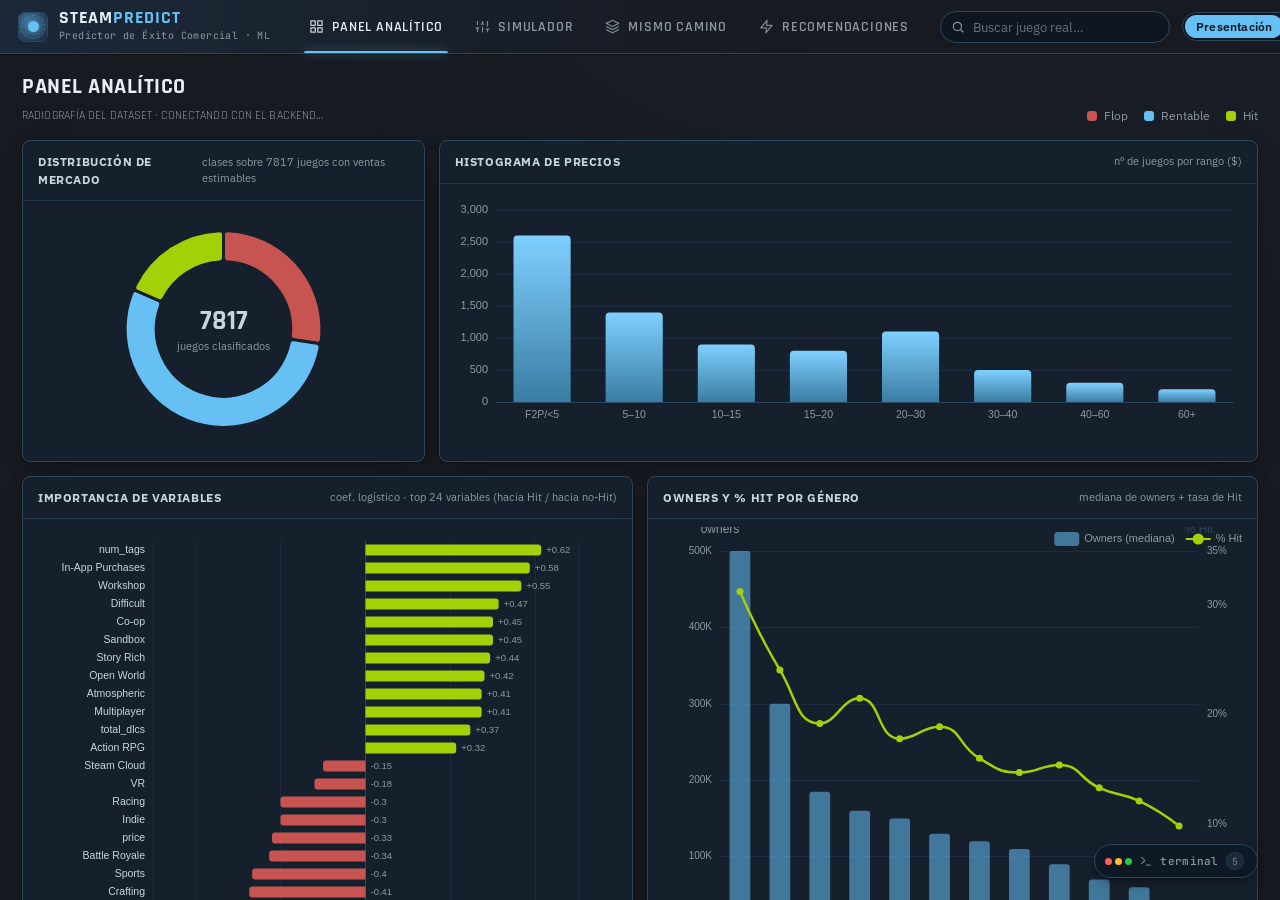
==== web/index.html @ 4f1258e3 "v2: N= refleja el catalogo completo + embudo de datos en el panel analitico - stats: /api/stats expo" ====
<!DOCTYPE html>
<html lang="es">
<head>
<meta charset="UTF-8">
<meta name="viewport" content="width=device-width, initial-scale=1.0">
<title>SteamPredict · Predictor de Éxito Comercial</title>
<script src="/vendor/echarts.min.js"></script>
<link rel="preconnect" href="https://fonts.googleapis.com">
<link rel="preconnect" href="https://fonts.gstatic.com" crossorigin>
<link href="https://fonts.googleapis.com/css2?family=Rajdhani:wght@500;600;700&family=IBM+Plex+Sans:wght@400;500;600&family=JetBrains+Mono:wght@400;500&display=swap" rel="stylesheet">
<style>
/* ============================================================
   SteamPredict — design tokens (paleta Steam)
   ============================================================ */
:root{
  --bg:#171a21;
  --bg-grad-top:#1b2838;
  --panel:#16202d;
  --panel-2:#1b2838;
  --panel-3:#1f3247;
  --border:#2a475e;
  --border-soft:#22384b;
  --accent:#66c0f4;
  --accent-dim:#417a9b;
  --text:#c7d5e0;
  --text-strong:#e7eef4;
  --muted:#8f98a0;
  --muted-2:#67707a;
  --flop:#c75450;
  --rentable:#66c0f4;
  --hit:#a4d007;
  --flop-soft:rgba(199,84,80,.16);
  --rentable-soft:rgba(102,192,244,.16);
  --hit-soft:rgba(164,208,7,.16);
  --radius:8px;
  --radius-sm:6px;
  --shadow:0 1px 2px rgba(0,0,0,.35), 0 6px 24px -12px rgba(0,0,0,.6);
  --mono:"JetBrains Mono",ui-monospace,"SF Mono",Menlo,Consolas,monospace;
  --sans:"IBM Plex Sans",system-ui,-apple-system,"Segoe UI",sans-serif;
  --display:"Rajdhani","IBM Plex Sans",system-ui,sans-serif;
  --h-header:54px;
  --h-console:30px;
}
*{box-sizing:border-box;margin:0;padding:0}
html,body{height:100%}
body{
  font-family:var(--sans);
  background:var(--bg);
  color:var(--text);
  font-size:14px;
  line-height:1.45;
  -webkit-font-smoothing:antialiased;
  overflow:hidden;
}
::-webkit-scrollbar{width:9px;height:9px}
::-webkit-scrollbar-track{background:transparent}
::-webkit-scrollbar-thumb{background:#2a3a48;border-radius:6px;border:2px solid var(--panel)}
::-webkit-scrollbar-thumb:hover{background:#395167}
button{font-family:inherit;cursor:pointer;border:none;background:none;color:inherit}
input,select,textarea{font-family:inherit}
.tnum{font-variant-numeric:tabular-nums;font-feature-settings:"tnum"}

/* ============================================================ LAYOUT */
.app{display:flex;flex-direction:column;height:100vh}

/* ---- Header ---- */
.header{
  height:var(--h-header);flex:0 0 auto;display:flex;align-items:stretch;
  background:linear-gradient(90deg,#1b2838 0%,#171a21 60%);
  border-bottom:1px solid var(--border);
  position:relative;z-index:40;
  box-shadow:0 1px 0 rgba(0,0,0,.4);
}
.brand{display:flex;align-items:center;gap:11px;padding:0 18px;flex:0 0 auto}
.brand-mark{
  width:30px;height:30px;border-radius:7px;flex:0 0 auto;display:grid;place-items:center;
  background:radial-gradient(circle at 30% 25%,#3a6a8f,#1b2838);
  border:1px solid var(--border);position:relative;
}
.brand-mark::after{content:"";width:11px;height:11px;border-radius:50%;
  background:var(--accent);box-shadow:0 0 10px 1px rgba(102,192,244,.7)}
.brand-name{font-family:var(--display);font-size:18px;font-weight:700;letter-spacing:.8px;color:var(--text-strong);line-height:1;text-transform:uppercase}
.brand-name b{color:var(--accent);font-weight:700}
.brand-sub{font-size:10px;color:var(--muted);letter-spacing:.4px;margin-top:2px;font-family:var(--mono)}

.nav{display:flex;align-items:stretch;gap:2px;margin-left:6px}
.nav-tab{
  display:flex;align-items:center;gap:8px;padding:0 15px;font-size:13.5px;font-weight:600;
  font-family:var(--display);letter-spacing:.8px;text-transform:uppercase;
  color:var(--muted);position:relative;white-space:nowrap;
  transition:color .18s ease,background .18s ease;
}
.nav-tab .ti{width:15px;height:15px;opacity:.85}
.nav-tab:hover{color:var(--text-strong);background:rgba(102,192,244,.05)}
.nav-tab.active{color:var(--text-strong)}
.nav-tab.active::after{content:"";position:absolute;left:10px;right:10px;bottom:0;height:2px;
  background:var(--accent);box-shadow:0 0 10px rgba(102,192,244,.6);border-radius:2px 2px 0 0}
.nav-tab .badge{font-size:10px;background:var(--panel-3);color:var(--accent);
  padding:1px 6px;border-radius:10px;font-variant-numeric:tabular-nums}

.header-right{margin-left:auto;display:flex;align-items:center;gap:12px;padding:0 16px}

/* search */
.search{position:relative;width:230px}
.search-input{
  width:100%;height:32px;background:#0f1620;border:1px solid var(--border);border-radius:16px;
  padding:0 14px 0 32px;color:var(--text);font-size:12.5px;outline:none;transition:border .15s,box-shadow .15s;
}
.search-input::placeholder{color:var(--muted-2)}
.search-input:focus{border-color:var(--accent-dim);box-shadow:0 0 0 3px rgba(102,192,244,.12)}
.search-ico{position:absolute;left:11px;top:50%;transform:translateY(-50%);width:14px;height:14px;color:var(--muted)}
.search-pop{
  position:absolute;top:38px;left:0;right:0;background:var(--panel-2);border:1px solid var(--border);
  border-radius:8px;box-shadow:var(--shadow);overflow:hidden;z-index:60;display:none;
}
.search-pop.open{display:block;animation:popIn .14s ease}
.search-row{display:flex;align-items:center;gap:10px;padding:8px 12px;cursor:pointer;border-bottom:1px solid var(--border-soft)}
.search-row:last-child{border-bottom:none}
.search-row:hover{background:var(--panel-3)}
.search-row .nm{font-size:12.5px;color:var(--text-strong);font-weight:500}
.search-row .meta{font-size:10.5px;color:var(--muted)}

/* mode switch */
.mode-switch{display:flex;background:#0f1620;border:1px solid var(--border);border-radius:16px;padding:2px;gap:2px}
.mode-btn{font-size:11.5px;font-weight:600;padding:4px 11px;border-radius:13px;color:var(--muted);transition:.15s;letter-spacing:.2px}
.mode-btn.active{background:var(--accent);color:#08151f}
.mode-btn:not(.active):hover{color:var(--text-strong)}

.stat-pill{display:flex;align-items:center;gap:7px;font-size:11px;color:var(--muted);
  background:#0f1620;border:1px solid var(--border);border-radius:14px;padding:5px 11px;white-space:nowrap}
.dot-live{width:7px;height:7px;border-radius:50%;background:var(--hit);box-shadow:0 0 8px var(--hit);animation:pulse 2s infinite}

/* ---- Main scroll area ---- */
.main{flex:1 1 auto;overflow-y:auto;overflow-x:hidden;position:relative;background:
  radial-gradient(1200px 500px at 80% -10%,rgba(102,192,244,.04),transparent 70%),var(--bg);}
.view{display:none;padding:18px 22px 26px;max-width:1560px;margin:0 auto}

/* view header */
.vhead{display:flex;align-items:flex-end;justify-content:space-between;margin-bottom:16px;gap:20px;flex-wrap:wrap}
.vtitle{font-family:var(--display);font-size:22px;font-weight:700;color:var(--text-strong);letter-spacing:.5px;text-transform:uppercase}
.vtitle .sub{display:block;font-size:12px;font-weight:400;color:var(--muted);margin-top:3px;letter-spacing:.1px}

/* ---- Panels / cards ---- */
.panel{background:var(--panel);border:1px solid var(--border);border-radius:var(--radius);box-shadow:var(--shadow)}
.panel-h{display:flex;align-items:center;justify-content:space-between;gap:10px;
  padding:12px 15px;border-bottom:1px solid var(--border-soft)}
.panel-h h3{font-size:12px;font-weight:700;letter-spacing:.6px;text-transform:uppercase;color:var(--text)}
.panel-h .hint{font-size:10.5px;color:var(--muted)}
.panel-b{padding:15px}

/* grids */
.grid{display:grid;gap:14px}

/* ---- Buttons ---- */
.btn{display:inline-flex;align-items:center;gap:7px;font-size:12.5px;font-weight:600;
  font-family:var(--display);letter-spacing:.6px;text-transform:uppercase;
  padding:8px 16px;border-radius:var(--radius-sm);background:var(--panel-3);color:var(--text-strong);
  border:1px solid var(--border);transition:all .18s;}
.btn:hover{border-color:var(--accent-dim);background:#244055}
.btn .ti{width:14px;height:14px}
.btn-primary{background:linear-gradient(180deg,#67c1f5,#3a8fc0);color:#08151f;border-color:#7fd0ff}
.btn-primary:hover{background:linear-gradient(180deg,#7fceff,#4b9fd0)}

/* ============================================================ SIMULADOR */
.sim-layout{display:grid;grid-template-columns:minmax(330px,380px) 1fr;gap:16px;align-items:start}
body.quick .sim-layout{grid-template-columns:1fr;max-width:680px;margin:0 auto}
body.quick #simResults .grid{grid-template-columns:1fr}
body.quick .sim-only-full{display:none}
body.quick .cmp-block{display:none}

/* comparación integrada en el simulador */
.cmp-block{margin-top:16px;padding-top:16px;border-top:1px solid var(--border-soft)}
.cmp-head{display:flex;align-items:center;justify-content:space-between;margin-bottom:12px;gap:16px;flex-wrap:wrap}
.cmp-head h4{font-family:var(--display);font-size:14px;font-weight:600;letter-spacing:.6px;
  text-transform:uppercase;color:var(--text-strong);white-space:nowrap}
#simResults .grid{margin-bottom:0}

.field{margin-bottom:13px}
.field:last-child{margin-bottom:0}
.field-label{display:flex;align-items:center;justify-content:space-between;font-size:10.5px;
  font-weight:600;color:var(--muted);margin-bottom:5px;letter-spacing:.2px;text-transform:uppercase;gap:6px;min-width:0}
.field-label span:first-child{overflow:hidden;text-overflow:ellipsis;white-space:nowrap;flex:1 1 auto;min-width:0}
.field-val{color:var(--accent);font-weight:700;font-size:12px;flex:0 0 auto}
/* input numérico editable + unidad */
.field-edit{display:inline-flex;align-items:center;gap:2px;flex:0 0 auto}
.field-edit .unit{color:var(--accent);font-weight:700;font-size:11.5px}
.field-num{
  width:48px;background:#0f1620;border:1px solid var(--border);border-radius:5px;
  color:var(--accent);font-weight:700;font-size:11.5px;text-align:right;
  padding:2px 4px;font-family:var(--mono);outline:none;-moz-appearance:textfield;
  transition:border-color .15s,box-shadow .15s;
}
.field-num:hover{border-color:var(--accent-dim)}
.field-num:focus{border-color:var(--accent);box-shadow:0 0 0 2px rgba(102,192,244,.14);color:var(--text-strong)}
.field-num::-webkit-outer-spin-button,.field-num::-webkit-inner-spin-button{
  -webkit-appearance:none;margin:0}
input[type=range]{cursor:ew-resize}
/* sliders en 2 columnas (panel compacto) */
.num-grid{display:grid;grid-template-columns:minmax(0,1fr) minmax(0,1fr);gap:10px 14px;margin-bottom:4px}
.num-grid .field{margin-bottom:4px;min-width:0}
body.quick .num-grid{grid-template-columns:1fr}

/* range slider */
input[type=range]{-webkit-appearance:none;appearance:none;width:100%;height:5px;border-radius:4px;
  background:#0f1620;outline:none;border:1px solid var(--border-soft)}
input[type=range]::-webkit-slider-thumb{-webkit-appearance:none;appearance:none;width:15px;height:15px;
  border-radius:50%;background:var(--accent);border:2px solid #0f1620;cursor:pointer;
  box-shadow:0 0 0 1px var(--accent-dim);transition:transform .12s,box-shadow .12s}
input[type=range]::-webkit-slider-thumb:hover{transform:scale(1.18);box-shadow:0 0 0 4px rgba(102,192,244,.18)}
input[type=range]::-moz-range-thumb{width:14px;height:14px;border-radius:50%;background:var(--accent);
  border:2px solid #0f1620;cursor:pointer}

select{width:100%;height:32px;background:#0f1620;border:1px solid var(--border);border-radius:6px;
  padding:0 10px;color:var(--text);font-size:12.5px;outline:none;cursor:pointer;transition:border .15s}
select:focus{border-color:var(--accent-dim)}

.subgrid{display:grid;grid-template-columns:1fr 1fr;gap:10px}

/* chips — grupos colapsables */
.chip-group{margin-bottom:10px;border-top:1px solid var(--border-soft);padding-top:10px}
.chip-group:first-of-type{border-top:none;padding-top:0}
.chip-group-h{display:flex;align-items:center;gap:8px;width:100%;background:none;border:none;
  padding:2px 0;cursor:pointer;text-align:left;transition:color .15s}
.chip-group-h:hover .t{color:var(--text-strong)}
.chip-group-h .cg-chev{width:13px;height:13px;flex:0 0 auto;color:var(--muted-2);transition:transform .22s}
.chip-group.open .cg-chev{transform:rotate(90deg)}
.chip-group-h .t{font-size:11.5px;font-weight:600;color:var(--muted);letter-spacing:.3px;text-transform:uppercase;flex:1}
.chip-group-h .c{font-size:10.5px;color:var(--muted-2);font-variant-numeric:tabular-nums;flex:0 0 auto}
.chip-group .chips{display:none;flex-wrap:wrap;gap:6px;margin-top:9px}
.chip-group.open .chips{display:flex;animation:chipsReveal .26s ease}
@keyframes chipsReveal{from{transform:translateY(-4px)}to{transform:none}}
.chip{
  display:inline-flex;align-items:center;gap:6px;font-size:11.5px;font-weight:500;
  padding:5px 10px;border-radius:14px;background:#0f1620;border:1px solid var(--border);
  color:var(--text);transition:transform .12s ease,background .15s,border-color .15s,box-shadow .15s;
  user-select:none;white-space:nowrap;
}
.chip:hover{border-color:var(--accent-dim);transform:translateY(-1px)}
.chip:active{transform:translateY(0) scale(.96)}
.chip.on{background:rgba(102,192,244,.16);border-color:var(--accent);color:var(--accent);
  box-shadow:0 0 0 1px rgba(102,192,244,.25),0 0 12px -4px rgba(102,192,244,.6)}
.chip .prev{font-size:9.5px;color:var(--muted-2);font-variant-numeric:tabular-nums}
.chip.on .prev{color:var(--accent-dim)}
.chip.locked{opacity:.55;cursor:not-allowed}
.chip.locked:hover{transform:none;border-color:var(--border)}
.chip .lock{width:10px;height:10px;opacity:.7}

/* KPI cards */
.kpis{display:grid;grid-template-columns:repeat(4,1fr);gap:12px;margin-bottom:14px}
.kpi{background:var(--panel);border:1px solid var(--border);border-radius:var(--radius);padding:14px 15px;
  position:relative;overflow:hidden;box-shadow:var(--shadow)}
.kpi::before{content:"";position:absolute;left:0;top:0;bottom:0;width:3px;background:var(--accent);opacity:.8}
.kpi.k-flop::before{background:var(--flop)} .kpi.k-rent::before{background:var(--rentable)} .kpi.k-hit::before{background:var(--hit)}
.kpi-label{font-size:10px;font-weight:700;letter-spacing:.5px;text-transform:uppercase;color:var(--muted);margin-bottom:8px}
.kpi-val{font-family:var(--display);font-size:32px;font-weight:700;color:var(--text-strong);line-height:1;letter-spacing:.2px;font-variant-numeric:tabular-nums}
.kpi-val.sm{font-size:24px;letter-spacing:.4px}
.kpi-sub{font-size:11px;color:var(--muted);margin-top:6px}
.kpi-tag{display:inline-flex;align-items:center;gap:6px;font-size:11px;font-weight:700;padding:3px 9px;border-radius:5px;margin-top:8px;letter-spacing:.3px}
.tag-flop{background:var(--flop-soft);color:var(--flop)} .tag-rent{background:var(--rentable-soft);color:var(--rentable)} .tag-hit{background:var(--hit-soft);color:var(--hit)}

/* class probability bars */
.probrow{display:flex;align-items:center;gap:12px;margin-bottom:13px}
.probrow:last-child{margin-bottom:0}
.prob-name{width:78px;flex:0 0 auto;font-size:12.5px;font-weight:600;display:flex;align-items:center;gap:7px}
.prob-name .sw{width:9px;height:9px;border-radius:2px}
.prob-track{flex:1;height:22px;background:#0f1620;border-radius:5px;overflow:hidden;border:1px solid var(--border-soft);position:relative}
.prob-fill{height:100%;border-radius:4px;width:0;transition:width .85s cubic-bezier(.22,.61,.36,1)}
.prob-pct{width:48px;text-align:right;flex:0 0 auto;font-size:13px;font-weight:700;font-variant-numeric:tabular-nums}

/* uncertainty */
.unc{display:flex;align-items:center;gap:16px;flex-wrap:wrap}
.unc-gauge{flex:0 0 auto;width:128px;height:128px}
.unc-meta{flex:1;min-width:180px;display:flex;flex-direction:column;gap:9px}
.unc-line{display:flex;align-items:center;justify-content:space-between;font-size:12px;padding-bottom:8px;border-bottom:1px solid var(--border-soft)}
.unc-line:last-child{border-bottom:none;padding-bottom:0}
.unc-line .l{color:var(--muted)}
.unc-line .v{font-weight:700;color:var(--text-strong);font-variant-numeric:tabular-nums}
.lvl{padding:2px 9px;border-radius:5px;font-size:11px;font-weight:700;text-transform:capitalize}
.lvl.baja{background:var(--hit-soft);color:var(--hit)} .lvl.media{background:rgba(232,178,58,.16);color:#e8b23a} .lvl.alta{background:var(--flop-soft);color:var(--flop)}

/* chart blocks */
.chart{width:100%;height:260px}
.chart.tall{height:300px}
.chart.sm{height:210px}

/* metrics table */
.tbl{width:100%;border-collapse:collapse;font-size:13px}
.tbl th,.tbl td{padding:10px 13px;text-align:left;border-bottom:1px solid var(--border-soft)}
.tbl th{font-size:10.5px;text-transform:uppercase;letter-spacing:.5px;color:var(--muted);font-weight:700}
.tbl td{font-variant-numeric:tabular-nums}
.tbl tr:last-child td{border-bottom:none}
.tbl tr.best td{background:rgba(102,192,244,.06)}
.tbl .mdl{font-weight:700;color:var(--text-strong);text-transform:uppercase}
.barcell{position:relative}
.barcell .b{position:absolute;left:0;top:0;bottom:0;background:rgba(102,192,244,.14);border-radius:0 4px 4px 0}
.barcell span{position:relative}

/* similar game cards */
.cards{display:grid;grid-template-columns:repeat(auto-fill,minmax(280px,1fr));gap:14px}
.gcard{background:var(--panel);border:1px solid var(--border);border-radius:var(--radius);overflow:hidden;
  box-shadow:var(--shadow);transition:transform .16s,border-color .16s,box-shadow .16s}
.gcard:hover{transform:translateY(-3px);border-color:var(--accent-dim);box-shadow:0 10px 30px -14px rgba(0,0,0,.8)}
.gcard-cap{height:108px;background:repeating-linear-gradient(135deg,#1b2838 0 11px,#1d2c3d 11px 22px);
  position:relative;display:flex;align-items:flex-end;padding:10px 12px;border-bottom:1px solid var(--border);overflow:hidden}
.gcard-cap::after{content:"PORTADA NO DISPONIBLE";position:absolute;inset:0;display:flex;align-items:center;justify-content:center;
  font-family:var(--mono);font-size:9.5px;letter-spacing:1px;color:var(--muted-2);opacity:.5;pointer-events:none}
.gcard-img{position:absolute;inset:0;width:100%;height:100%;object-fit:cover;z-index:1;
  opacity:0;transform:scale(1.06);transition:opacity .5s ease,transform .6s cubic-bezier(.22,.61,.36,1)}
.gcard-img.loaded{opacity:1;transform:scale(1)}
.gcard:hover .gcard-img.loaded{transform:scale(1.04)}
.gcard-cap-grad{position:absolute;inset:0;z-index:2;pointer-events:none;
  background:linear-gradient(180deg,rgba(11,15,20,.05) 0%,rgba(11,15,20,.15) 55%,rgba(22,32,45,.85) 100%)}
.gcard-cap .sim{position:absolute;top:9px;right:10px;z-index:3;font-size:10px;font-weight:700;background:#0f1620cc;
  border:1px solid var(--border);padding:3px 8px;border-radius:12px;color:var(--accent);backdrop-filter:blur(3px)}
.gcard-cap .appid{position:relative;z-index:3;font-size:10px;color:var(--text);font-family:var(--mono);
  background:#0b0f15aa;padding:2px 6px;border-radius:4px;backdrop-filter:blur(2px)}
.gcard-b{padding:13px 14px}
.gcard-nm{font-size:14px;font-weight:700;color:var(--text-strong);margin-bottom:3px}
.gcard-dev{font-size:11.5px;color:var(--muted);margin-bottom:11px}
.gcard-foot{display:flex;align-items:center;justify-content:space-between;gap:8px}
.gcard-owners{font-size:12px;color:var(--text);font-variant-numeric:tabular-nums}
.gcard-owners b{color:var(--text-strong);font-size:14px}
.simbar{height:4px;border-radius:3px;background:#0f1620;margin-top:11px;overflow:hidden}
.simbar i{display:block;height:100%;background:var(--accent);border-radius:3px}

/* recommend */
.rec-cmp{display:grid;grid-template-columns:1fr auto 1fr;align-items:center;gap:18px}
.rec-big{text-align:center}
.rec-big .n{font-size:42px;font-weight:800;font-variant-numeric:tabular-nums;line-height:1}
.rec-big .l{font-size:11px;text-transform:uppercase;letter-spacing:.5px;color:var(--muted);margin-top:6px}
.rec-arrow{display:flex;flex-direction:column;align-items:center;gap:4px;color:var(--hit)}
.rec-arrow .d{font-size:14px;font-weight:800;font-variant-numeric:tabular-nums}
.steplist{display:flex;flex-direction:column;gap:10px}
.step{display:flex;align-items:center;gap:13px;padding:12px 14px;background:#0f1620;border:1px solid var(--border-soft);border-radius:7px;transition:border-color .15s}
.step:hover{border-color:var(--accent-dim)}
.step-n{width:26px;height:26px;flex:0 0 auto;border-radius:50%;background:var(--panel-3);color:var(--accent);
  display:grid;place-items:center;font-size:12px;font-weight:700;border:1px solid var(--border)}
.step-main{flex:1}
.step-desc{font-size:13px;font-weight:600;color:var(--text-strong)}
.step-sub{font-size:11px;color:var(--muted);margin-top:2px;font-variant-numeric:tabular-nums}
.step-delta{font-size:13px;font-weight:700;color:var(--hit);font-variant-numeric:tabular-nums;white-space:nowrap}
.step-mini{height:5px;border-radius:3px;background:#0f1620;margin-top:7px;overflow:hidden}
.step-mini i{display:block;height:100%;background:linear-gradient(90deg,var(--rentable),var(--hit));border-radius:3px}

/* ============================================================ TERMINAL — floating macOS window */
.term-window{
  position:fixed;right:22px;bottom:22px;z-index:500;
  width:460px;height:420px;
  background:#0b0e14;
  border:1px solid #2e4155;
  border-radius:12px;
  box-shadow:0 28px 70px -10px rgba(0,0,0,.9),0 0 0 1px rgba(102,192,244,.08),inset 0 1px 0 rgba(255,255,255,.04);
  display:none;flex-direction:column;overflow:hidden;
  min-width:300px;min-height:200px;
}
.term-window.visible{display:flex}
/* minimizada: solo barra de título visible */
.term-window.minimized .term-body,
.term-window.minimized .term-resize{opacity:0;pointer-events:none}
.term-window.minimized .term-chrome{border-radius:11px;border-bottom-color:transparent}
/* chrome */
.term-chrome{
  flex:0 0 auto;height:36px;
  display:flex;align-items:center;padding:0 13px;
  background:linear-gradient(180deg,#1c2b3c 0%,#14202c 100%);
  border-bottom:1px solid #1d2d3d;
  cursor:grab;user-select:none;
  border-radius:11px 11px 0 0;
  position:relative;
}
.term-chrome:active{cursor:grabbing}
/* traffic lights */
.tl{display:flex;align-items:center;gap:7px;flex:0 0 auto}
.tl-btn{
  width:13px;height:13px;border-radius:50%;cursor:pointer;position:relative;
  transition:filter .12s,transform .12s;
  display:flex;align-items:center;justify-content:center;border:none;
}
.tl-btn:hover{filter:brightness(1.22);transform:scale(1.12)}
.tl-close{background:#ff5f57;box-shadow:0 0 0 1px rgba(255,95,87,.45)}
.tl-min  {background:#febc2e;box-shadow:0 0 0 1px rgba(254,188,46,.45)}
.tl-max  {background:#28c840;box-shadow:0 0 0 1px rgba(40,200,64,.45)}
.tl-ico{display:none;font-size:7.5px;font-weight:900;color:rgba(0,0,0,.55);line-height:1;position:absolute;pointer-events:none}
.tl:hover .tl-ico{display:flex;align-items:center;justify-content:center;inset:0}
/* centered title */
.term-title{
  position:absolute;left:50%;transform:translateX(-50%);
  font-family:var(--mono);font-size:11px;color:var(--muted);letter-spacing:.25px;
  display:flex;align-items:center;gap:7px;pointer-events:none;white-space:nowrap;
}
.term-title .tdot{width:5px;height:5px;border-radius:50%;background:var(--accent);opacity:.8;animation:pulse 2s infinite;flex:0 0 auto}
.term-title .tat{color:var(--accent)}
/* right controls */
.term-right{margin-left:auto;display:flex;align-items:center;gap:8px}
.term-count{font-family:var(--mono);font-size:10px;color:var(--muted-2);background:#0a0e15;
  padding:1px 7px;border-radius:9px;border:1px solid #1e2e3d}
.term-clear{font-size:10px;color:var(--muted);font-family:var(--mono);padding:2px 8px;
  border-radius:4px;border:1px solid transparent;transition:.14s;cursor:pointer;background:none}
.term-clear:hover{background:#1a2332;border-color:var(--border-soft);color:var(--text)}
/* body */
.term-body{
  flex:1;overflow-y:auto;padding:7px 14px 10px;
  font-family:var(--mono);font-size:11.5px;line-height:1.72;
  background:#0b0e14;
}
/* resize grip */
.term-resize{
  position:absolute;bottom:4px;right:5px;width:14px;height:14px;cursor:se-resize;
  opacity:.3;
}
.term-resize svg{width:14px;height:14px}
/* prompt */
.term-prompt{
  display:flex;align-items:center;gap:0;padding:5px 0 3px;
  border-top:1px solid #131d28;margin-top:5px;
  font-family:var(--mono);font-size:11px;color:var(--muted-2);
  cursor:text;
}
.term-prompt .ps1{color:var(--accent);font-weight:500;flex:0 0 auto}
.term-pathsep{color:var(--muted-2);flex:0 0 auto;margin-right:6px}
.term-input{
  flex:1;min-width:0;background:none;border:none;outline:none;
  font-family:var(--mono);font-size:11px;color:var(--text-strong);
  caret-color:var(--accent);padding:0;
}
.term-input::placeholder{color:#3a4f63;font-style:italic}
/* línea de comando ejecutado (echo) */
.logline.cmd .lv{color:var(--accent);font-weight:700}
.logline.cmd .ms{color:var(--text-strong);font-weight:500}
.logline .ms b{color:var(--accent);font-weight:600}
.logline .ms .ok{color:var(--hit)} .logline .ms .warn{color:#e8b23a} .logline .ms .dim{color:var(--muted-2)}
@keyframes blink{0%,100%{opacity:.85}50%{opacity:0}}
/* log lines */
.logline{display:flex;gap:10px;white-space:pre-wrap;word-break:break-word}
.logline .ts{color:#2e4055;flex:0 0 auto;font-size:10.5px}
.logline .lv{flex:0 0 auto;font-weight:500;width:54px;font-size:10.5px}
.logline .ms{color:var(--text)}
.lv-info{color:var(--accent)} .lv-ok{color:var(--hit)} .lv-warn{color:#e8b23a} .lv-err{color:var(--flop)} .lv-sys{color:#4e6878}

/* term-toggle FAB — floats above terminal window */
.term-fab{
  position:fixed;right:22px;bottom:22px;z-index:499;
  display:flex;align-items:center;gap:7px;
  font-family:var(--mono);font-size:11px;font-weight:500;letter-spacing:.25px;
  padding:7px 13px 7px 10px;border-radius:20px;
  background:#0f1825;border:1px solid var(--border);color:var(--muted);
  transition:border-color .15s,color .15s,background .15s,box-shadow .15s,bottom .3s cubic-bezier(.22,.61,.36,1);
  cursor:pointer;
  box-shadow:0 4px 16px -4px rgba(0,0,0,.6);
}
.term-fab:hover{
  border-color:var(--accent-dim);color:var(--text-strong);
  background:#162030;box-shadow:0 6px 22px -4px rgba(0,0,0,.8);
}
.term-fab.on{
  background:rgba(40,200,64,.1);border-color:#28c840;color:#28c840;
  box-shadow:0 0 0 3px rgba(40,200,64,.12),0 6px 22px -6px rgba(0,0,0,.7);
}
.term-fab svg{flex:0 0 auto;opacity:.8}
.term-fab-label{font-size:11px;letter-spacing:.3px}
.term-fab-count{
  min-width:18px;height:18px;border-radius:9px;padding:0 5px;
  background:#1a2a3a;border:1px solid var(--border-soft);
  font-size:10px;font-variant-numeric:tabular-nums;
  display:grid;place-items:center;color:var(--muted-2);
  transition:background .15s,color .15s;
}
.term-fab.on .term-fab-count{background:rgba(40,200,64,.15);color:#28c840;border-color:#28c840}
.tt-traffic{display:flex;gap:3px;align-items:center}
.tt-dot{width:7px;height:7px;border-radius:50%;transition:.15s;flex:0 0 auto}
.tt-r{background:#ff5f57} .tt-y{background:#febc2e} .tt-g{background:#28c840}

/* misc */
.legend{display:flex;gap:16px;flex-wrap:wrap}
.legend .it{display:flex;align-items:center;gap:7px;font-size:11.5px;color:var(--muted)}
.legend .sw{width:10px;height:10px;border-radius:3px}
.muted{color:var(--muted)}
.note{font-size:11px;color:var(--muted-2);font-style:italic}

@keyframes pulse{0%,100%{opacity:1}50%{opacity:.4}}
@keyframes popIn{from{opacity:0;transform:translateY(-4px)}to{opacity:1;transform:none}}

/* ============================================================ ANIMACIONES */
/* brand mark orbit */
.brand-mark{animation:brandGlow 3s ease-in-out infinite}
@keyframes brandGlow{0%,100%{box-shadow:0 0 0 0 rgba(102,192,244,0)}50%{box-shadow:0 0 16px 2px rgba(102,192,244,.22)}}
.brand-mark::before{content:"";position:absolute;width:22px;height:22px;border-radius:50%;
  border:1px dashed rgba(102,192,244,.3);animation:orbit 4s linear infinite}
@keyframes orbit{from{transform:rotate(0deg)}to{transform:rotate(360deg)}}

/* KPI stagger — CSS fallback only; JS .animate() takes over when cards are in DOM */
.kpi{ animation:kpiIn .45s cubic-bezier(.22,.61,.36,1) forwards; animation-delay:calc(var(--i,0)*.07s); }
@keyframes kpiIn{ from{transform:translateY(14px) scale(.97)} to{transform:none} }

/* view slide entrance — transform-only (blur/opacity congela en iframes) */
.view.active{display:block}
@media (prefers-reduced-motion:no-preference){
  .view.active{animation:viewSlideIn .4s cubic-bezier(.22,.61,.36,1)}
}
@keyframes viewSlideIn{
  from{transform:translateY(16px) scale(.995)}
  to{transform:none}
}

/* chip ripple */
.chip{overflow:hidden;position:relative}
@keyframes chipRipple{
  from{transform:scale(0);opacity:.5}
  to{transform:scale(3.5);opacity:0}
}
.chip-ripple{
  position:absolute;width:36px;height:36px;border-radius:50%;
  background:rgba(102,192,244,.35);pointer-events:none;
  transform:scale(0);animation:chipRipple .45s ease-out forwards;
  transform-origin:center;
}

/* panel entrance — removed (caused invisible-content bug) */
/* step stagger */
.step{ animation:stepIn .34s cubic-bezier(.22,.61,.36,1) forwards; animation-delay:calc(var(--si,0)*.065s); }
@keyframes stepIn{ from{transform:translateX(-10px)} to{transform:none} }
/* card stagger */
.gcard{ animation:gcardIn .38s cubic-bezier(.22,.61,.36,1) forwards; animation-delay:calc(var(--gi,0)*.055s); }
@keyframes gcardIn{ from{transform:translateY(8px) scale(.98)} to{transform:none} }
@media (max-width:1200px){
  .kpis{grid-template-columns:repeat(2,1fr)}
  .sim-layout{grid-template-columns:1fr}
  .nav-tab .lbl{display:none}
  .search{width:160px}
}
</style>
</head>
<body class="pres">

<div class="app">
  <!-- ======================= HEADER ======================= -->
  <header class="header">
    <div class="brand">
      <div class="brand-mark"></div>
      <div>
        <div class="brand-name">Steam<b>Predict</b></div>
        <div class="brand-sub">Predictor de Éxito Comercial · ML</div>
      </div>
    </div>

    <nav class="nav" id="nav"></nav>

    <div class="header-right">
      <div class="search">
        <svg class="search-ico" viewBox="0 0 24 24" fill="none" stroke="currentColor" stroke-width="2"><circle cx="11" cy="11" r="7"/><path d="m21 21-4.3-4.3"/></svg>
        <input class="search-input" id="search" placeholder="Buscar juego real…" autocomplete="off">
        <div class="search-pop" id="searchPop"></div>
      </div>
      <div class="mode-switch" id="modeSwitch">
        <button class="mode-btn active" data-mode="pres">Presentación</button>
        <button class="mode-btn" data-mode="quick">Quick</button>
      </div>
      <div class="stat-pill" title="juegos recolectados en el catálogo"><span class="dot-live"></span> N = <span class="tnum" id="nGames">—</span></div>
    </div>
  </header>

  <!-- ======================= MAIN ======================= -->
  <main class="main" id="main">

    <!-- ===== VIEW: SIMULADOR ===== -->
    <section class="view" id="view-sim" data-screen-label="Simulador">
      <div class="vhead">
        <div class="vtitle">Simulador de proyecto
          <span class="sub">Configura un juego hipotético y observa la predicción combinada de los 3 modelos.</span>
        </div>
        <button class="btn btn-primary" id="btnSimular" title="Restablecer todos los parámetros a la configuración por defecto">
          <svg class="ti" viewBox="0 0 24 24" fill="none" stroke="currentColor" stroke-width="2"><path d="M21 12a9 9 0 1 1-3-6.7"/><path d="M21 3v6h-6"/></svg>
          Reiniciar
        </button>
      </div>
      <div class="sim-layout">
        <!-- inputs -->
        <div class="panel" id="inputPanel">
          <div class="panel-h"><h3>Parámetros</h3><span class="hint">se recalcula al cambiar</span></div>
          <div class="panel-b" id="inputBody"></div>
        </div>
        <!-- results -->
        <div id="simResults">
          <div id="twoStage"></div>
          <div class="kpis" id="simKpis"></div>
          <div class="grid" style="grid-template-columns:1.3fr 1fr">
            <div class="panel">
              <div class="panel-h"><h3>Probabilidad por clase</h3><span class="hint" id="probRefHint">consenso de modelos</span></div>
              <div class="panel-b" id="probBars"></div>
            </div>
            <div class="panel">
              <div class="panel-h"><h3>Incertidumbre</h3><span class="hint" id="uncRef"></span></div>
              <div class="panel-b"><div class="unc"><div class="unc-gauge" id="uncGauge"></div><div class="unc-meta" id="uncMeta"></div></div></div>
            </div>
          </div>
          <!-- comparación de modelos (integrada) -->
          <div class="cmp-block">
            <div class="cmp-head">
              <h4>Comparación de modelos</h4>
              <div class="legend" id="cmpLegend"></div>
            </div>
            <div class="grid" style="grid-template-columns:1.25fr 1fr">
              <div class="panel"><div class="panel-h"><h3>Probabilidad · 3 modelos × 3 clases</h3><span class="hint">configuración actual</span></div>
                <div class="panel-b"><div class="chart" id="cmpBars" style="height:240px"></div></div></div>
              <div class="panel"><div class="panel-h"><h3>Métricas de evaluación</h3><span class="hint" id="cmpFeat"></span></div>
                <div class="panel-b" style="padding:0"><table class="tbl" id="metricsTbl"></table></div></div>
            </div>
          </div>
        </div>
      </div>
    </section>

    <!-- ===== VIEW: SIMILARES ===== -->
    <section class="view" id="view-sim2" data-screen-label="Juegos del mismo camino">
      <div class="vhead"><div class="vtitle">Juegos del mismo camino
        <span class="sub">Títulos reales con un perfil de features cercano a tu configuración actual.</span></div>
        <div class="legend" id="simLegend"></div>
      </div>
      <div class="cards" id="similarCards"></div>
    </section>

    <!-- ===== VIEW: RECOMENDACIONES ===== -->
    <section class="view" id="view-rec" data-screen-label="Recomendaciones">
      <div class="vhead"><div class="vtitle">Recomendaciones
        <span class="sub">Cambios sugeridos para maximizar la probabilidad de Hit comercial.</span></div>
        <div class="legend"><span class="muted">modelo de referencia: <b id="recModel" style="color:var(--accent)"></b></span></div>
      </div>
      <div class="grid" style="grid-template-columns:1fr 1.4fr;align-items:start">
        <div style="display:flex;flex-direction:column;gap:14px">
          <div class="panel"><div class="panel-h"><h3>P(Hit) · antes vs después</h3></div>
            <div class="panel-b"><div class="rec-cmp" id="recCmp"></div></div></div>
          <div class="panel"><div class="panel-h"><h3>Cambios individuales</h3><span class="hint">Δ aislado de cada ajuste</span></div>
            <div class="panel-b" id="recIndiv"></div></div>
        </div>
        <div class="panel"><div class="panel-h"><h3>Mejor paquete de cambios</h3><span class="hint">aplicados de forma acumulada</span></div>
          <div class="panel-b"><div class="steplist" id="recPackage"></div>
            <div class="chart sm" id="recChart" style="margin-top:14px"></div></div></div>
      </div>
    </section>

    <!-- ===== VIEW: ANALITICO ===== -->
    <section class="view" id="view-an" data-screen-label="Panel analítico">
      <div class="vhead"><div class="vtitle">Panel analítico
        <span class="sub" id="anSub">Radiografía del dataset · conectando con el backend…</span></div>
        <div class="legend" id="anLegend"></div>
      </div>
      <div class="grid" id="anGrid" style="grid-template-columns:repeat(12,1fr)"></div>
    </section>

  </main>

</div><!-- /.app -->

<!-- Floating terminal FAB -->
<button class="term-fab" id="termToggle" title="Abrir terminal de actividad">
  <div class="tt-traffic"><span class="tt-dot tt-r"></span><span class="tt-dot tt-y"></span><span class="tt-dot tt-g"></span></div>
  <svg width="14" height="14" viewBox="0 0 24 24" fill="none" stroke="currentColor" stroke-width="2"><polyline points="4 17 10 11 4 5"/><line x1="12" y1="19" x2="20" y2="19"/></svg>
  <span class="term-fab-label">terminal</span>
  <span class="term-fab-count" id="fabCount">0</span>
</button>

<!-- ======================= FLOATING TERMINAL WINDOW ======================= -->
<div class="term-window" id="termWindow">
  <div class="term-chrome" id="termChrome">
    <div class="tl">
      <button class="tl-btn tl-close" title="cerrar"><span class="tl-ico">&times;</span></button>
      <button class="tl-btn tl-min"   title="minimizar"><span class="tl-ico">&minus;</span></button>
      <button class="tl-btn tl-max"   title="expandir"><span class="tl-ico">+</span></button>
    </div>
    <div class="term-title">
      <span class="tdot"></span>
      <span>actividad</span>
      <span style="color:var(--muted-2)">—</span>
      <span class="tat">steam</span><span style="color:var(--muted-2)">predict ~ %</span>
    </div>
    <div class="term-right">
      <span class="term-count" id="logCount">0</span>
      <button class="term-clear" id="logClear">limpiar</button>
    </div>
  </div>
  <div class="term-body" id="consoleBody">
    <div class="term-prompt" id="termPrompt">
      <span class="ps1">steampredict@ml</span>
      <span class="term-pathsep"> ~ %</span>
      <input class="term-input" id="termInput" type="text" autocomplete="off" spellcheck="false"
             placeholder="escribe 'help' y Enter…" aria-label="comando de terminal">
    </div>
  </div>
  <div class="term-resize">
    <svg viewBox="0 0 14 14" fill="none"><path d="M13 1 1 13M13 7 7 13M13 13" stroke="#fff" stroke-opacity=".3" stroke-width="1.5" stroke-linecap="round"/></svg>
  </div>
</div>

<script id="data-layer">
/* ============================================================
   CAPA DE DATOS — formas reales del backend (mock, sin fetch).
   Reemplazar predict()/los MOCK_* por llamadas a /api/* al integrar.
   ------------------------------------------------------------
   MAPA DE INTEGRACIÓN (mock actual → endpoint real sugerido):
     MOCK_CONFIG    → GET  /api/config      (campos del modelo: numéricas, categóricas, chips)
     MODEL          → (embebido)            coeficientes LR exportados; el backend hará la inferencia
     predict(state) → POST /api/predict     {modelos, consenso, owners, ingreso, incertidumbre}
     MOCK_SIMILAR   → GET  /api/similar      juegos reales parecidos (incluye appid para la portada)
     MOCK_STATS     → GET  /api/stats/*      dataset de entrenamiento para el panel analítico:
                        .market      → /api/stats/market      (distribución de clases)
                        .price_hist  → /api/stats/prices       (histograma de precios)
                        .owners_by_genre → /api/stats/genres   (owners + %Hit por género)
                        .importance  → /api/stats/importance   (coef. del modelo)
                        .scatter     → /api/stats/scatter       (precio vs owners)
                        .confusion   → /api/stats/confusion     (matriz, test set)
                        .metrics     → /api/metrics             (AUC/F1/Accuracy por modelo)
                        .hit_by_quarter → /api/stats/seasonality
     recommend()    → POST /api/recommend   (o se mantiene local; mismo shape de retorno)
   Mantén los SHAPES de retorno y el resto del dashboard funciona sin cambios.
   ============================================================ */
const CLASSES = ["Flop","Rentable","Hit"];
const CLASS_COLOR = { Flop:"#c75450", Rentable:"#66c0f4", Hit:"#a4d007" };
const MODEL_LABEL = { lr:"Reg. Logística", svm:"SVM", mlp:"Red Neuronal (MLP)" };

const MOCK_CONFIG = {
  classes: CLASSES,
  thresholds: { flop_max: 200000, hit_min: 1000000 },
  models: ["lr","svm","mlp"],
  numeric: {
    price:               { median:5.79, min:0,  max:200, step:0.99, label:"Precio ($)",         fmt:"usd" },
    supported_languages: { median:3,    min:1,  max:30,  step:1,    label:"Idiomas soportados" },
    total_achievements:  { median:24,   min:0,  max:500, step:1,    label:"Logros" },
    total_dlcs:          { median:0,    min:0,  max:40,  step:1,    label:"DLCs" },
    min_ram_gb:          { median:2,    min:1,  max:32,  step:1,    label:"RAM mínima (GB)" },
    short_desc_len:      { median:229,  min:20, max:600, step:5,    label:"Largo descripción" },
    dev_game_count:      { median:1,    min:1,  max:60,  step:1,    label:"Juegos del estudio" }
  },
  categorical: {
    dev_experience:     { categories:["AAA","Establecido","Novato"], default:"Novato", label:"Experiencia estudio" },
    pub_experience:     { categories:["AAA","Establecido","Novato"], default:"Novato", label:"Experiencia publisher" },
    controller_support: { categories:["full","none","partial"],      default:"none",   label:"Soporte de mando" },
    release_quarter:    { categories:["Q1","Q2","Q3","Q4","Desconocido"], default:"Q4", label:"Trimestre de lanzamiento" },
    price_tier:         { categories:["Budget","F2P","Mid","Premium"], default:"Budget", label:"Segmento de precio" }
  },
  groups: {
    genre: [
      {col:"genre_action",label:"Action",prevalencia:0.51,mutable:true},
      {col:"genre_adventure",label:"Adventure",prevalencia:0.39,mutable:true},
      {col:"genre_casual",label:"Casual",prevalencia:0.34,mutable:true},
      {col:"genre_indie",label:"Indie",prevalencia:0.68,mutable:true},
      {col:"genre_rpg",label:"RPG",prevalencia:0.29,mutable:true},
      {col:"genre_simulation",label:"Simulation",prevalencia:0.19,mutable:true},
      {col:"genre_strategy",label:"Strategy",prevalencia:0.22,mutable:true},
      {col:"genre_massively_multiplayer",label:"MMO",prevalencia:0.04,mutable:true},
      {col:"genre_racing",label:"Racing",prevalencia:0.05,mutable:true},
      {col:"genre_sports",label:"Sports",prevalencia:0.05,mutable:true},
      {col:"genre_violent",label:"Violent",prevalencia:0.08,mutable:true},
      {col:"genre_gore",label:"Gore",prevalencia:0.06,mutable:true},
      {col:"genre_early_access",label:"Early Access",prevalencia:0.14,mutable:true}
    ],
    cat: [
      {col:"cat_single_player",label:"Single Player",prevalencia:0.91,mutable:false},
      {col:"cat_steam_achievements",label:"Achievements",prevalencia:0.62,mutable:true},
      {col:"cat_steam_cloud",label:"Steam Cloud",prevalencia:0.41,mutable:true},
      {col:"cat_full_controller_support",label:"Full Controller",prevalencia:0.31,mutable:true},
      {col:"cat_multi_player",label:"Multi-player",prevalencia:0.28,mutable:true},
      {col:"cat_steam_trading_cards",label:"Trading Cards",prevalencia:0.22,mutable:true},
      {col:"cat_co_op",label:"Co-op",prevalencia:0.19,mutable:true},
      {col:"cat_partial_controller_support",label:"Partial Controller",prevalencia:0.18,mutable:true},
      {col:"cat_online_co_op",label:"Online Co-op",prevalencia:0.12,mutable:true},
      {col:"cat_shared_split_screen_co_op",label:"Split-screen",prevalencia:0.10,mutable:true},
      {col:"cat_remote_play_together",label:"Remote Play",prevalencia:0.09,mutable:true},
      {col:"cat_steam_workshop",label:"Workshop",prevalencia:0.08,mutable:true},
      {col:"cat_in_app_purchases",label:"In-App Purchases",prevalencia:0.07,mutable:true}
    ],
    tag: [
      {col:"tag_2d",label:"2D",prevalencia:0.41,mutable:true},{col:"tag_indie",label:"Indie",prevalencia:0.55,mutable:true},
      {col:"tag_casual",label:"Casual",prevalencia:0.33,mutable:true},{col:"tag_3d",label:"3D",prevalencia:0.28,mutable:true},
      {col:"tag_rpg",label:"RPG",prevalencia:0.29,mutable:true},{col:"tag_atmospheric",label:"Atmospheric",prevalencia:0.24,mutable:true},
      {col:"tag_story_rich",label:"Story Rich",prevalencia:0.22,mutable:true},{col:"tag_difficult",label:"Difficult",prevalencia:0.13,mutable:true},
      {col:"tag_horror",label:"Horror",prevalencia:0.16,mutable:true},{col:"tag_survival",label:"Survival",prevalencia:0.14,mutable:true},
      {col:"tag_open_world",label:"Open World",prevalencia:0.12,mutable:true},{col:"tag_multiplayer",label:"Multiplayer",prevalencia:0.18,mutable:true},
      {col:"tag_co_op",label:"Co-op",prevalencia:0.16,mutable:true},{col:"tag_pvp",label:"PvP",prevalencia:0.10,mutable:true},
      {col:"tag_first_person",label:"First-Person",prevalencia:0.17,mutable:true},{col:"tag_fps",label:"FPS",prevalencia:0.09,mutable:true},
      {col:"tag_platformer",label:"Platformer",prevalencia:0.19,mutable:true},{col:"tag_metroidvania",label:"Metroidvania",prevalencia:0.05,mutable:true},
      {col:"tag_sandbox",label:"Sandbox",prevalencia:0.08,mutable:true},{col:"tag_crafting",label:"Crafting",prevalencia:0.10,mutable:true},
      {col:"tag_strategy",label:"Strategy",prevalencia:0.21,mutable:true},{col:"tag_turn_based",label:"Turn-Based",prevalencia:0.11,mutable:true},
      {col:"tag_tower_defense",label:"Tower Defense",prevalencia:0.04,mutable:true},{col:"tag_simulation",label:"Simulation",prevalencia:0.18,mutable:true},
      {col:"tag_management",label:"Management",prevalencia:0.07,mutable:true},{col:"tag_city_builder",label:"City Builder",prevalencia:0.04,mutable:true},
      {col:"tag_puzzle",label:"Puzzle",prevalencia:0.20,mutable:true},{col:"tag_point_&_click",label:"Point & Click",prevalencia:0.08,mutable:true},
      {col:"tag_visual_novel",label:"Visual Novel",prevalencia:0.09,mutable:true},{col:"tag_anime",label:"Anime",prevalencia:0.12,mutable:true},
      {col:"tag_action_rpg",label:"Action RPG",prevalencia:0.09,mutable:true},{col:"tag_stealth",label:"Stealth",prevalencia:0.06,mutable:true},
      {col:"tag_battle_royale",label:"Battle Royale",prevalencia:0.02,mutable:true},{col:"tag_moba",label:"MOBA",prevalencia:0.02,mutable:true},
      {col:"tag_racing",label:"Racing",prevalencia:0.05,mutable:true},{col:"tag_sports",label:"Sports",prevalencia:0.05,mutable:true},
      {col:"tag_local_co_op",label:"Local Co-op",prevalencia:0.10,mutable:true},{col:"tag_realistic",label:"Realistic",prevalencia:0.13,mutable:true},
      {col:"tag_cartoon",label:"Cartoon",prevalencia:0.11,mutable:true},{col:"tag_dark",label:"Dark",prevalencia:0.14,mutable:true},
      {col:"tag_relaxing",label:"Relaxing",prevalencia:0.12,mutable:true},{col:"tag_early_access",label:"Early Access",prevalencia:0.14,mutable:true},
      {col:"tag_free_to_play",label:"Free to Play",prevalencia:0.06,mutable:true},{col:"tag_vr",label:"VR",prevalencia:0.05,mutable:true}
    ],
    platform: [
      {col:"platform_windows",label:"Windows",prevalencia:0.99,mutable:false},
      {col:"platform_mac",label:"macOS",prevalencia:0.25,mutable:true},
      {col:"platform_linux",label:"Linux",prevalencia:0.18,mutable:true}
    ]
  }
};

const MOCK_SIMILAR = { juegos: [
  { appid:235900, name:"RPG Maker XP",       developer:"Enterbrain", clase:"Rentable", owners:200000,  price:24.99, similitud:0.82 },
  { appid:6910,   name:"Deus Ex: GOTY",      developer:"Eidos",      clase:"Hit",      owners:2000000, price:6.99,  similitud:0.78 },
  { appid:22380,  name:"Fallout: New Vegas", developer:"Obsidian",   clase:"Hit",      owners:5000000, price:9.99,  similitud:0.74 },
  { appid:262060, name:"Darkest Dungeon",    developer:"Red Hook",   clase:"Hit",      owners:3500000, price:24.99, similitud:0.71 },
  { appid:391540, name:"Undertale",          developer:"tobyfox",    clase:"Hit",      owners:4200000, price:9.99,  similitud:0.69 },
  { appid:268910, name:"Cuphead",            developer:"StudioMDHR",  clase:"Hit",      owners:6800000, price:19.99, similitud:0.66 },
  { appid:233860, name:"Kenshi",             developer:"Lo-Fi Games", clase:"Rentable", owners:900000,  price:29.99, similitud:0.63 },
  { appid:209080, name:"Guns of Icarus",     developer:"Muse Games",  clase:"Rentable", owners:340000,  price:14.99, similitud:0.58 }
]};

const MOCK_STATS = {
  market: [{clase:"Flop",n:2144},{clase:"Rentable",n:4234},{clase:"Hit",n:1439}],
  price_hist: { labels:["F2P/<5","5–10","10–15","15–20","20–30","30–40","40–60","60+"],
                counts:[2600,1400,900,800,1100,500,300,200] },
  owners_by_genre: [
    {genero:"Massively Multiplayer",n:473, owners_mediana:500000, pct_hit:31.3},
    {genero:"RPG",                 n:1990,owners_mediana:300000, pct_hit:24.1},
    {genero:"Strategy",            n:1502,owners_mediana:185000, pct_hit:19.2},
    {genero:"Simulation",          n:1318,owners_mediana:150000, pct_hit:17.8},
    {genero:"Action",              n:3988,owners_mediana:160000, pct_hit:21.5},
    {genero:"Violent",             n:642, owners_mediana:130000, pct_hit:18.9},
    {genero:"Racing",              n:421, owners_mediana:120000, pct_hit:16.0},
    {genero:"Sports",              n:389, owners_mediana:110000, pct_hit:14.7},
    {genero:"Adventure",           n:3104,owners_mediana:90000,  pct_hit:15.4},
    {genero:"Early Access",        n:1098,owners_mediana:70000,  pct_hit:13.3},
    {genero:"Indie",               n:5301,owners_mediana:60000,  pct_hit:12.1},
    {genero:"Casual",              n:2587,owners_mediana:40000,  pct_hit:9.8}
  ],
  importance: {
    positivos:[{feature:"num_tags",coef:0.62},{feature:"Difficult",coef:0.47},{feature:"Sandbox",coef:0.45},
               {feature:"Story Rich",coef:0.44},{feature:"Open World",coef:0.42},{feature:"Multiplayer",coef:0.41},
               {feature:"Atmospheric",coef:0.41},{feature:"Co-op",coef:0.45},{feature:"total_dlcs",coef:0.37},
               {feature:"Workshop",coef:0.55},{feature:"In-App Purchases",coef:0.58},{feature:"Action RPG",coef:0.32}],
    negativos:[{feature:"Gore",coef:-0.60},{feature:"Casual",coef:-0.41},{feature:"Crafting",coef:-0.41},
               {feature:"Sports",coef:-0.40},{feature:"price",coef:-0.33},{feature:"Indie",coef:-0.30},
               {feature:"Free to Play",coef:-0.65},{feature:"Trading Cards",coef:-0.59},{feature:"Steam Cloud",coef:-0.15},
               {feature:"Racing",coef:-0.30},{feature:"VR",coef:-0.18},{feature:"Battle Royale",coef:-0.34}]
  },
  metrics: { lr:{auc_ovr_macro:0.884,f1_macro:0.692,accuracy:0.697},
             svm:{auc_ovr_macro:0.881,f1_macro:0.720,accuracy:0.739},
             mlp:{auc_ovr_macro:0.888,f1_macro:0.740,accuracy:0.772},
             _meta:{features:92} },
  confusion: { mlp:{ labels:["Flop","Rentable","Hit"], matrix:[[296,121,12],[65,737,45],[21,93,174]] } },
  hit_by_quarter: [ {q:"Q1",pct_hit:20.8,pct_norentable:53.3},{q:"Q2",pct_hit:20.8,pct_norentable:52.3},
                    {q:"Q3",pct_hit:20.7,pct_norentable:55.9},{q:"Q4",pct_hit:22.9,pct_norentable:57.3} ],
  n_total: 7817
};
// scatter precio/owners (~480 puntos generados; el backend devuelve [precio, owners, clase])
MOCK_STATS.scatter = (function(){
  let s = 9, rnd = ()=> (s = (s*16807)%2147483647)/2147483647;
  const pts=[];
  for(let i=0;i<480;i++){
    const price = +(rnd()*rnd()*60).toFixed(2);
    const base = Math.pow(10, 3.4 + rnd()*3.2 - price*0.012);
    const owners = Math.round(base*(0.4+rnd()*1.6));
    const clase = owners>=1000000 ? "Hit" : owners<200000 ? "Flop" : "Rentable";
    pts.push([price, owners, clase]);
  }
  return pts;
})();

/* ============================================================
   MODELO REAL — Regresión Logística multinomial (Flop/Rentable/Hit).
   Coeficientes exportados del backend (export_model_web.py).
   El cálculo (StandardScaler + softmax) reproduce sklearn.predict_proba.
   svm/mlp se derivan por escalado de temperatura sobre los logits LR
   para que la vista "Comparar modelos" y la incertidumbre sean reactivas.
   >> Al integrar: reemplazar predict() por una llamada a /api/predict. <<
   ============================================================ */
const MODEL = {"classes":["Flop","Rentable","Hit"],"intercept":{"Flop":-2.645362340848415,"Rentable":2.1613703905467943,"Hit":0.4839919503011387},"coef":{"Flop":{"price":-0.1542947474405714,"total_achievements":-0.05326599857508078,"total_dlcs":-0.7701280944508077,"supported_languages":-0.1785952879081611,"min_ram_gb":-0.0686597667757907,"dev_game_count":-0.014325214035605768,"short_desc_len":0.018316752823858345,"is_free":0.22103181901708888,"platform_windows":4.881824252658656,"platform_mac":-0.4254148152408296,"platform_linux":-0.1825674089124099,"genre_action":-0.28046110342265584,"genre_adventure":0.13008301429298966,"genre_casual":0.45643113596255847,"genre_indie":0.22754454599289098,"genre_massively_multiplayer":-0.1045111047114349,"genre_rpg":-0.16370813851442398,"genre_racing":0.022804161992137348,"genre_simulation":0.08810702122893391,"genre_sports":0.41010576715671454,"genre_strategy":0.17653428833015938,"genre_violent":0.7354420682892998,"genre_gore":-0.2701515202519101,"genre_early_access":0.16781606378138844,"cat_single_player":0.38854709068575183,"cat_multi_player":0.006128959578877933,"cat_co_op":0.09719191742182363,"cat_online_co_op":-0.13703906697129029,"cat_full_controller_support":-0.15679265752782554,"cat_partial_controller_support":-0.1618729998570893,"cat_steam_achievements":0.13594758952104327,"cat_steam_cloud":-0.14895518792636978,"cat_steam_workshop":-0.5359687093486768,"cat_in_app_purchases":-0.7948096797104962,"cat_steam_trading_cards":-0.5899728210610496,"cat_remote_play_together":-0.0073188031944317194,"cat_shared_split_screen_co_op":0.07920868845301518,"tag_first_person":-0.3054149322967892,"tag_open_world":-0.6179948654826803,"tag_crafting":0.37743770384149766,"tag_story_rich":-0.5149038575974274,"tag_survival":-0.13602195569867304,"tag_horror":-0.26795320191059807,"tag_rpg":-0.11794921568094455,"tag_action_rpg":-0.05928479875331777,"tag_turn_based":-0.1464940942861461,"tag_strategy":-0.3427799347327832,"tag_tower_defense":0.04343959503180484,"tag_platformer":-0.3229729272842112,"tag_metroidvania":-0.00711710139325233,"tag_co_op":-0.5351831896324679,"tag_multiplayer":-0.8334594716859945,"tag_local_co_op":-0.020587857120508073,"tag_pvp":0.12486628772862843,"tag_battle_royale":-0.34089901285267904,"tag_sandbox":-0.6138610893887181,"tag_simulation":-0.17844178764005914,"tag_management":-0.1417825659785003,"tag_city_builder":-0.1928216001696207,"tag_sports":-0.1039161063618404,"tag_racing":0.21412574357030267,"tag_puzzle":0.003707965647260827,"tag_point_&_click":-0.1334100923423197,"tag_visual_novel":0.014326396657657272,"tag_anime":0.11113741309284127,"tag_2d":0.18600878753997793,"tag_3d":0.17953620604840415,"tag_realistic":0.2492978723452412,"tag_cartoon":0.033868614322896486,"tag_dark":0.18681512701153472,"tag_atmospheric":-0.47599620285428595,"tag_relaxing":0.17312056226224484,"tag_difficult":-0.6696306970430322,"tag_casual":-0.32075382673478814,"tag_indie":0.009648966073996675,"tag_early_access":0.003404166860999898,"tag_free_to_play":-0.6470538306298792,"tag_vr":0.23757865998328642,"tag_moba":0.25890373476702705,"tag_fps":-0.21826917384816913,"tag_stealth":-0.07536189706613165,"dev_experience_AAA":-0.30972522923822404,"dev_experience_Establecido":-0.07815899343528983,"dev_experience_Novato":0.11909554533954347,"controller_support_full":-0.15679265752782554,"controller_support_none":-0.1119960198061553},"Rentable":{"price":-0.019918677821287156,"total_achievements":0.034928901292058806,"total_dlcs":0.39642143467889035,"supported_languages":0.013101440236852488,"min_ram_gb":0.02851248134535504,"dev_game_count":-0.11080456129005604,"short_desc_len":0.015977307640021202,"is_free":-0.2059224600463348,"platform_windows":-3.797911221646799,"platform_mac":-0.009607593706609008,"platform_linux":0.2167020715442008,"genre_action":0.11226656923910146,"genre_adventure":-0.04929248054849209,"genre_casual":-0.0438912480181844,"genre_indie":0.0707889624120438,"genre_massively_multiplayer":0.21520676210195694,"genre_rpg":0.1918712453907928,"genre_racing":0.26627681804837944,"genre_simulation":0.06866665538473395,"genre_sports":-0.0062539480504206066,"genre_strategy":0.05807101425148016,"genre_violent":-0.6673820568436353,"genre_gore":0.8692294381805075,"genre_early_access":0.024071552933022412,"cat_single_player":-0.12139917246573903,"cat_multi_player":-0.1304810527579812,"cat_co_op":0.12722577297631582,"cat_online_co_op":-0.1266619236313091,"cat_full_controller_support":0.05166364942359204,"cat_partial_controller_support":-0.11112191527214235,"cat_steam_achievements":0.059828619428467955,"cat_steam_cloud":0.030103301372936465,"cat_steam_workshop":-0.01893724379673862,"cat_in_app_purchases":0.20915118106643021,"cat_steam_trading_cards":0.14227529765346386,"cat_remote_play_together":0.21318649182522398,"cat_shared_split_screen_co_op":-0.22815542623854024,"tag_first_person":0.12467835948462158,"tag_open_world":0.1946258735649701,"tag_crafting":0.03185056209013804,"tag_story_rich":0.0712946821803127,"tag_survival":-0.08181975819580219,"tag_horror":0.21145042230680675,"tag_rpg":-0.09134812150721376,"tag_action_rpg":-0.02956591156327466,"tag_turn_based":0.07382962225043356,"tag_strategy":0.1101479667349212,"tag_tower_defense":0.09166569719655557,"tag_platformer":0.2859699188786163,"tag_metroidvania":-0.24047162675177328,"tag_co_op":0.08025324508482183,"tag_multiplayer":0.21761604466789267,"tag_local_co_op":-0.038648659821284057,"tag_pvp":-0.20035243299594502,"tag_battle_royale":0.035485344703427374,"tag_sandbox":0.16349810505486334,"tag_simulation":-0.09889506938988392,"tag_management":-0.09655199171050219,"tag_city_builder":0.1984817442573554,"tag_sports":-0.20068417566669128,"tag_racing":-0.29735099374679796,"tag_puzzle":-0.03740811436231629,"tag_point_&_click":0.1272246605542391,"tag_visual_novel":-0.044280490997229305,"tag_anime":0.03222525817306081,"tag_2d":-0.1495394376090469,"tag_3d":-0.036407899128140506,"tag_realistic":-0.057765724041992615,"tag_cartoon":-0.08239697355945441,"tag_dark":-0.18430546827431382,"tag_atmospheric":0.06545540627103849,"tag_relaxing":-0.10553446217810834,"tag_difficult":0.1972384763992321,"tag_casual":0.06901745296714545,"tag_indie":0.03477080352160384,"tag_early_access":0.06957110487141921,"tag_free_to_play":0.23039924238505471,"tag_vr":-0.1826209460282771,"tag_moba":-0.12315059227701368,"tag_fps":-0.04695167515266243,"tag_stealth":0.024001848179361684,"dev_experience_AAA":0.17895092517189387,"dev_experience_Establecido":-0.013861443331439722,"dev_experience_Novato":0.04511504224982962,"controller_support_full":0.05166364942359204,"controller_support_none":0.158540874666702},"Hit":{"price":0.1742134252618547,"total_achievements":0.01833709728302991,"total_dlcs":0.3737066597719039,"supported_languages":0.1654938476712829,"min_ram_gb":0.04014728543041585,"dev_game_count":0.12512977532564823,"short_desc_len":-0.03429406046388606,"is_free":-0.01510935897074995,"platform_windows":-1.0839130310118519,"platform_mac":0.4350224089474318,"platform_linux":-0.03413466263179426,"genre_action":0.16819453418355748,"genre_adventure":-0.08079053374452816,"genre_casual":-0.4125398879443649,"genre_indie":-0.29833350840494194,"genre_massively_multiplayer":-0.11069565739052206,"genre_rpg":-0.028163106876368017,"genre_racing":-0.2890809800405109,"genre_simulation":-0.15677367661366237,"genre_sports":-0.4038518191062997,"genre_strategy":-0.23460530258164414,"genre_violent":-0.06806001144567304,"genre_gore":-0.5990779179285941,"genre_early_access":-0.19188761671441235,"cat_single_player":-0.2671479182200013,"cat_multi_player":0.1243520931791183,"cat_co_op":-0.22441769039815196,"cat_online_co_op":0.26370099060259766,"cat_full_controller_support":0.10512900810423206,"cat_partial_controller_support":0.27299491512924023,"cat_steam_achievements":-0.19577620894950917,"cat_steam_cloud":0.11885188655346712,"cat_steam_workshop":0.5549059531454089,"cat_in_app_purchases":0.5856584986440735,"cat_steam_trading_cards":0.4476975234075936,"cat_remote_play_together":-0.20586768863079438,"cat_shared_split_screen_co_op":0.14894673778552334,"tag_first_person":0.18073657281217792,"tag_open_world":0.42336899191771776,"tag_crafting":-0.4092882659316348,"tag_story_rich":0.44360917541711986,"tag_survival":0.2178417138944764,"tag_horror":0.05650277960377837,"tag_rpg":0.20929733718816096,"tag_action_rpg":0.08885071031659078,"tag_turn_based":0.07266447203571581,"tag_strategy":0.23263196799784144,"tag_tower_defense":-0.1351052922283597,"tag_platformer":0.037003008405599454,"tag_metroidvania":0.24758872814502542,"tag_co_op":0.4549299445476559,"tag_multiplayer":0.6158434270181421,"tag_local_co_op":0.05923651694179259,"tag_pvp":0.07548614526731734,"tag_battle_royale":0.3054136681492475,"tag_sandbox":0.4503629843338503,"tag_simulation":0.2773368570299417,"tag_management":0.2383345576890099,"tag_city_builder":-0.005660144087731651,"tag_sports":0.3046002820285336,"tag_racing":0.08322525017649335,"tag_puzzle":0.0337001487150417,"tag_point_&_click":0.006185431788081477,"tag_visual_novel":0.029954094339573127,"tag_anime":-0.1433626712658954,"tag_2d":-0.036469349930947643,"tag_3d":-0.14312830692026401,"tag_realistic":-0.19153214830324275,"tag_cartoon":0.048528359236558356,"tag_dark":-0.0025096587372282955,"tag_atmospheric":0.41054079658322135,"tag_relaxing":-0.06758610008413889,"tag_difficult":0.47239222064379627,"tag_casual":0.2517363737676434,"tag_indie":-0.044419769595609254,"tag_early_access":-0.0729752717324206,"tag_free_to_play":0.41665458824481966,"tag_vr":-0.0549577139550074,"tag_moba":-0.13575314249000667,"tag_fps":0.2652208490008426,"tag_stealth":0.05136004888676973,"dev_experience_AAA":0.1307743040663359,"dev_experience_Establecido":0.09202043676674074,"dev_experience_Novato":-0.1642105875894448,"controller_support_full":0.10512900810423206,"controller_support_none":-0.04654485486058887}},"numeric":{"price":{"mean":8.989399624765479,"scale":13.513395546623425},"total_achievements":{"mean":46.171413951901755,"scale":206.01213379684617},"total_dlcs":{"mean":3.259764625618284,"scale":24.52488799305734},"supported_languages":{"mean":7.6452328159645235,"scale":9.242170665919247},"min_ram_gb":{"mean":3.6073273068395024,"scale":3.320826317780986},"dev_game_count":{"mean":1.776564898516118,"scale":2.9060359945487337},"short_desc_len":{"mean":216.20603786457445,"scale":71.20068078755922}},"boolean":["is_free","platform_windows","platform_mac","platform_linux","genre_action","genre_adventure","genre_casual","genre_indie","genre_massively_multiplayer","genre_rpg","genre_racing","genre_simulation","genre_sports","genre_strategy","genre_violent","genre_gore","genre_early_access","cat_single_player","cat_multi_player","cat_co_op","cat_online_co_op","cat_full_controller_support","cat_partial_controller_support","cat_steam_achievements","cat_steam_cloud","cat_steam_workshop","cat_in_app_purchases","cat_steam_trading_cards","cat_remote_play_together","cat_shared_split_screen_co_op","tag_first_person","tag_open_world","tag_crafting","tag_story_rich","tag_survival","tag_horror","tag_rpg","tag_action_rpg","tag_turn_based","tag_strategy","tag_tower_defense","tag_platformer","tag_metroidvania","tag_co_op","tag_multiplayer","tag_local_co_op","tag_pvp","tag_battle_royale","tag_sandbox","tag_simulation","tag_management","tag_city_builder","tag_sports","tag_racing","tag_puzzle","tag_point_&_click","tag_visual_novel","tag_anime","tag_2d","tag_3d","tag_realistic","tag_cartoon","tag_dark","tag_atmospheric","tag_relaxing","tag_difficult","tag_casual","tag_indie","tag_early_access","tag_free_to_play","tag_vr","tag_moba","tag_fps","tag_stealth"],"categorical":{"dev_experience":{"categories":["AAA","Establecido","Novato"],"default":"Novato"},"controller_support":{"categories":["full","none"],"default":"none"}}};

/**
 * buildVals(state) — construye el vector de features para el modelo.
 * Aplica EXACTAMENTE las mismas transformaciones que sklearn en entrenamiento:
 *   · numéricas → estandarizadas (x - mean) / scale  (StandardScaler)
 *   · booleanas → 0/1 según los chips activos (state.flags)
 *   · categóricas → one-hot por categoría (col_categoria = 1 si seleccionada)
 * @param {{numeric,flags,cats}} state  estado actual del simulador
 * @returns {Object} mapa feature→valor numérico listo para el producto punto
 * INTEGRACIÓN: si el backend hace la predicción, esto deja de usarse (lo hace el servidor).
 */
function buildVals(state){
  const v = {};
  for(const [name,p] of Object.entries(MODEL.numeric)){
    const raw = (state.numeric[name] != null) ? state.numeric[name] : (MOCK_CONFIG.numeric[name]?.median ?? 0);
    v[name] = (raw - p.mean) / p.scale;
  }
  for(const b of MODEL.boolean) v[b] = state.flags[b] ? 1 : 0;
  if((state.numeric.price||0) === 0) v["is_free"] = 1;
  for(const [col,info] of Object.entries(MODEL.categorical)){
    const chosen = state.cats[col] || info.default;
    for(const cat of info.categories) v[`${col}_${cat}`] = (cat===chosen)?1:0;
  }
  return v;
}
/** lrLogits(vals) — logits por clase = intercepto + Σ(coef·feature). Núcleo de la regresión logística multinomial. */
function lrLogits(vals){
  const lg = {};
  for(const c of MODEL.classes){ let s=MODEL.intercept[c]; const cf=MODEL.coef[c];
    for(const k in cf) s += cf[k]*(vals[k]||0); lg[c]=s; }
  return lg;
}
/** softmaxT(logits,T) — softmax con temperatura T (T>1 suaviza, T<1 marca). Convierte logits → probabilidades por clase. */
function softmaxT(lg, T){
  const vals = MODEL.classes.map(c=>lg[c]/T);
  const mx = Math.max(...vals); let z=0; const e=vals.map(x=>{const v=Math.exp(x-mx);z+=v;return v;});
  const p={}; MODEL.classes.forEach((c,i)=>p[c]=e[i]/z); return p;
}
/** argmax(probs) — devuelve la clase con mayor probabilidad. */
function argmax(p){ return MODEL.classes.reduce((a,b)=>p[a]>=p[b]?a:b); }

/**
 * predict(state) — PUNTO DE INTEGRACIÓN PRINCIPAL.
 * Hoy calcula todo localmente con el modelo LR embebido:
 *   · lr  = softmax(logits, T=1)        ← la regresión logística real
 *   · svm = softmax(logits, T=1.55)     ← derivado (márgenes más suaves)
 *   · mlp = softmax(logits, T=0.62)     ← derivado (distribución más marcada)
 *   · consenso = promedio de los 3 modelos
 *   · owners/ingreso = derivados de P(Hit)/P(Rentable) y el precio
 *   · incertidumbre = margen top1-top2 (mlp) + desacuerdo entre modelos
 * >>> AL INTEGRAR: reemplazar el cuerpo por:
 *     const r = await fetch('/api/predict', {method:'POST', body:JSON.stringify(state)}).then(x=>x.json());
 *     return r;   // mismo shape: {modelos, consenso, owners, ingreso, incertidumbre}
 * Mantener el shape de retorno y el resto del dashboard sigue funcionando igual.
 * @returns {{modelos:{lr,svm,mlp}, consenso, owners:number, ingreso:number, incertidumbre}}
 */
function predict(state){
  const lg = lrLogits(buildVals(state));
  const modelos = {
    lr:  probObj(softmaxT(lg,1.0)),   // LR real
    svm: probObj(softmaxT(lg,1.55)),  // márgenes más suaves
    mlp: probObj(softmaxT(lg,0.62))   // distribución más marcada
  };
  // consenso = promedio de los 3 modelos
  const cons={}; MODEL.classes.forEach(c=>cons[c]=(modelos.lr.probs[c]+modelos.svm.probs[c]+modelos.mlp.probs[c])/3);
  const consenso = probObj(cons);
  // owners e ingreso derivados de la mezcla de clases y el precio
  const pHit=cons.Hit, pRent=cons.Rentable, price=state.numeric.price||0;
  const owners = Math.round(45000*Math.pow(10, pHit*1.45 + pRent*0.35));
  const ef = price===0 ? 0.0 : price;
  const ingreso = Math.round(owners * ef * 0.16 * 0.65); // conversión×precio×(1-corte Steam)
  // incertidumbre: margen top1-top2 del modelo de referencia (mlp) + desacuerdo entre modelos
  const ref = modelos.mlp.probs;
  const sorted = [...MODEL.classes].sort((a,b)=>ref[b]-ref[a]);
  const margen = +(ref[sorted[0]]-ref[sorted[1]]).toFixed(3);
  const desacuerdo = new Set([modelos.lr.clase,modelos.svm.clase,modelos.mlp.clase]).size > 1;
  const nivel = (margen>0.5 && !desacuerdo) ? "baja" : (margen>0.22 ? "media" : "alta");
  return { modelos, consenso, owners, ingreso,
    incertidumbre:{ margen_top2:margen, desacuerdo, nivel, modelo_ref:"mlp" } };
}
function probObj(p){ return { probs:p, clase:argmax(p) }; }
</script>
<script id="app-layer">
/* ============================================================ APP */
const $=(s,c=document)=>c.querySelector(s), $$=(s,c=document)=>[...c.querySelectorAll(s)];
const COL={bg:'#171a21',panel:'#16202d',border:'#2a475e',borderSoft:'#22384b',accent:'#66c0f4',
  text:'#c7d5e0',muted:'#8f98a0',flop:'#c75450',rentable:'#66c0f4',hit:'#a4d007'};

/* ---------- estado ---------- */
const ALL_GROUPS=['genre','cat','tag','platform'];
const state={ numeric:{}, flags:{}, cats:{} };
function resetState(){
  for(const k in state.numeric) delete state.numeric[k];
  for(const k in state.flags) delete state.flags[k];
  for(const k in state.cats) delete state.cats[k];
  for(const [k,p] of Object.entries(MOCK_CONFIG.numeric)) state.numeric[k]=p.median;
  Object.assign(state.numeric,{price:14.99,supported_languages:8,total_achievements:40,total_dlcs:2});
  for(const b of MODEL.boolean) state.flags[b]=0;
  // configuración de arranque: un proyecto realista y "al filo" (Hit/Flop ~50/50)
  ['cat_single_player','platform_windows','cat_steam_achievements',
   'genre_action','genre_adventure','genre_rpg','genre_indie',
   'tag_story_rich','tag_atmospheric','tag_difficult','tag_open_world','cat_multi_player'
  ].forEach(c=>{if(c in state.flags)state.flags[c]=1;});
  for(const [k,info] of Object.entries(MOCK_CONFIG.categorical)) state.cats[k]=info.default;
  state.cats.dev_experience='Establecido';
}
resetState();
let LAST=null;

/* ============================================================ BACKEND REAL
   Cliente HTTP + mapeo state↔features. Reemplaza al modelo local embebido:
   la inferencia (LR/SVM/MLP + owners + incertidumbre + explicabilidad) la hace
   app/server.py sobre los .joblib reales. El modelo local queda como fallback. */
const API={
  async get(p){const r=await fetch(p);if(!r.ok)throw new Error('GET '+p+' '+r.status);return r.json();},
  async post(p,b){const r=await fetch(p,{method:'POST',headers:{'Content-Type':'application/json'},body:JSON.stringify(b)});if(!r.ok)throw new Error('POST '+p+' '+r.status);return r.json();}
};
function stateToFeatures(st){
  const f={};
  for(const k in st.numeric) f[k]=st.numeric[k];
  for(const b in st.flags) f[b]=st.flags[b]?1:0;
  f.is_free=(st.numeric.price||0)<=0?1:0;
  for(const c in st.cats) f[c]=st.cats[c];
  return f;
}
/** apiPredict(state) → mismo shape que predict(): {modelos,consenso,owners,ingreso,incertidumbre,explicacion} */
async function apiPredict(st){
  const resp=await API.post('/api/predict',{features:stateToFeatures(st),mode:'pre'});
  const cons={};CLASSES.forEach(c=>cons[c]=(resp.modelos.lr.probs[c]+resp.modelos.svm.probs[c]+resp.modelos.mlp.probs[c])/3);
  const price=st.numeric.price||0, owners=resp.owners_estimados;
  const ingreso=Math.round(owners*(price<=0?0:price)*0.16*0.65);
  return {modelos:resp.modelos,consenso:{probs:cons,clase:argmax(cons)},owners,ingreso,
          incertidumbre:resp.incertidumbre,explicacion:resp.explicacion,
          traccion:resp.traccion,embudo:resp.embudo};
}

/* ---------- consola ---------- */
/* ============================================================ TERMINAL WINDOW */
const termWindow=$('#termWindow'), termChrome=$('#termChrome');
const cBody=$('#consoleBody'), cCount=$('#logCount');
const termToggle=$('#termToggle');

// ---- log function ----
const logs=[];
function ts(){const d=new Date();return d.toTimeString().slice(0,8);}
function log(level,msg){
  logs.push({level,msg,t:ts()});
  const prompt=cBody.querySelector('.term-prompt');
  const row=document.createElement('div'); row.className='logline';
  const map={info:'INFO ',ok:'  OK ',warn:'WARN ',err:'ERR  ',sys:'SYS  '};
  row.innerHTML=`<span class="ts">${ts()}</span><span class="lv lv-${level}">${map[level]||level}</span><span class="ms">${msg}</span>`;
  cBody.insertBefore(row,prompt);
  // transform-only slide-in (no opacity — avoids iframe freeze)
  row.animate([{transform:'translateX(-10px)'},{transform:'none'}],{duration:190,easing:'ease-out'});
  cBody.scrollTop=cBody.scrollHeight; cCount.textContent=logs.length;
  const fc=document.getElementById('fabCount'); if(fc) fc.textContent=logs.length;
  while(cBody.querySelectorAll('.logline').length>200) cBody.removeChild(cBody.querySelector('.logline'));
}

// ---- show / hide with macOS-style scale animation ----
let termVisible=false;
function showTerm(){
  if(termVisible)return;
  termVisible=true;
  termWindow.style.display='flex';
  termToggle.classList.add('on');
  termToggle.style.bottom='452px';
  if(termState==='min'){ termWindow.classList.remove('minimized'); setBox(normalBox,false); termState='normal'; }
  termWindow.animate([
    {transform:'scale(.88) translateY(20px)'},
    {transform:'scale(1.02) translateY(-2px)'},
    {transform:'none'}
  ],{duration:320,easing:'cubic-bezier(.22,.61,.36,1)'});
  log('sys','terminal abierta');
  if(!termWindow.dataset.greeted){ termWindow.dataset.greeted='1';
    setTimeout(()=>termPrint('escribe <b>help</b> para ver los comandos disponibles','dim'),120); }
  setTimeout(()=>termInput && termInput.focus(),340);
}
function hideTerm(){
  if(!termVisible)return;
  const a=termWindow.animate([
    {transform:'none'},
    {transform:'scale(.88) translateY(16px)'}
  ],{duration:200,easing:'cubic-bezier(.55,.0,1,.45)'});
  a.onfinish=()=>{ termWindow.style.display='none'; termVisible=false; termToggle.classList.remove('on'); termToggle.style.bottom='22px'; };
}
function toggleTerm(){ termVisible ? hideTerm() : showTerm(); }

termToggle.addEventListener('click',toggleTerm);
$('#logClear').addEventListener('click',e=>{
  e.stopPropagation();
  [...cBody.querySelectorAll('.logline')].forEach(r=>r.remove());
  logs.length=0;cCount.textContent=0;log('sys','consola limpiada');
});

// traffic lights
// ---- traffic lights: estados normal / minimizado / maximizado ----
let termState='normal';           // normal | min | max
// caja lógica actual en px (no leemos getBoundingClientRect porque el preview escala)
let curBox={w:460,h:420,left:innerWidth-460-22,top:innerHeight-420-22};
let normalBox={...curBox};
const tlClose=termWindow.querySelector('.tl-close');
const tlMin=termWindow.querySelector('.tl-min');
const tlMax=termWindow.querySelector('.tl-max');

// aplica un tamaño al instante (fiable) y anima desde el anterior con WAAPI (si congela, el final ya está puesto)
function setBox(b,animate=true){
  const from={...curBox};
  termWindow.style.transition='none';
  termWindow.style.width=b.w+'px'; termWindow.style.height=b.h+'px';
  termWindow.style.left=b.left+'px'; termWindow.style.top=b.top+'px';
  termWindow.style.right='auto'; termWindow.style.bottom='auto';
  curBox={...b};
  if(animate){
    termWindow.animate(
      [{width:from.w+'px',height:from.h+'px',left:from.left+'px',top:from.top+'px'},
       {width:b.w+'px',height:b.h+'px',left:b.left+'px',top:b.top+'px'}],
      {duration:260,easing:'cubic-bezier(.22,.61,.36,1)'});
  }
}
function syncBoxFromStyle(){ // tras arrastrar/redimensionar, refresca curBox desde el estilo inline
  const w=parseFloat(termWindow.style.width)||curBox.w, h=parseFloat(termWindow.style.height)||curBox.h;
  const left=parseFloat(termWindow.style.left), top=parseFloat(termWindow.style.top);
  curBox={w,h,left:isNaN(left)?curBox.left:left,top:isNaN(top)?curBox.top:top};
}

// rojo — cerrar
tlClose.addEventListener('click',e=>{e.stopPropagation();
  if(termState==='min'){ termWindow.classList.remove('minimized'); }
  termState='normal'; hideTerm(); });

// amarillo — minimizar a la barra de título
tlMin.addEventListener('click',e=>{e.stopPropagation();
  if(termState==='min'){ // restaurar
    termWindow.classList.remove('minimized'); setBox(normalBox); termState='normal'; log('sys','terminal restaurada'); return;
  }
  if(termState==='normal') normalBox={...curBox};
  termWindow.classList.add('minimized');
  setBox({w:curBox.w,h:36,left:curBox.left,top:curBox.top+curBox.h-36});
  termState='min'; log('sys','terminal minimizada');
});

// verde — maximizar (zoom) / restaurar
tlMax.addEventListener('click',e=>{e.stopPropagation();
  if(termState==='max'){ termWindow.classList.remove('minimized'); setBox(normalBox); termState='normal'; log('sys','terminal restaurada'); return; }
  if(termState==='normal') normalBox={...curBox};
  termWindow.classList.remove('minimized');
  const m=24, W=Math.min(960,innerWidth-2*m), H=Math.min(720,innerHeight-2*m);
  setBox({w:W,h:H,left:innerWidth-W-m,top:innerHeight-H-m});
  termState='max'; log('sys','terminal maximizada'); setTimeout(()=>termInput&&termInput.focus(),60);
});

// doble-clic en la barra alterna maximizar
termChrome.addEventListener('dblclick',e=>{ if(e.target.closest('.tl'))return; tlMax.click(); });

// ---- draggable ----
let drag=null;
termChrome.addEventListener('mousedown',e=>{
  if(e.target.closest('.tl')||e.target.closest('.term-right'))return;
  const r=termWindow.getBoundingClientRect();
  drag={sx:e.clientX,sy:e.clientY,x:r.left,y:r.top};
  e.preventDefault();
});
document.addEventListener('mousemove',e=>{
  if(!drag)return;
  termWindow.style.left=(drag.x+e.clientX-drag.sx)+'px';
  termWindow.style.top=(drag.y+e.clientY-drag.sy)+'px';
  termWindow.style.right='auto'; termWindow.style.bottom='auto';
});
document.addEventListener('mouseup',()=>{ if(drag){ drag=null; syncBoxFromStyle(); if(termState==='normal') normalBox={...curBox}; } });

/* ============================================================ TERMINAL — comandos interactivos */
const termInput=$('#termInput'), termPrompt=$('#termPrompt');
const cmdHistory=[]; let histIdx=-1;

// imprime una línea de salida (sin nivel INFO/timestamp) antes del prompt
function termPrint(html,cls=''){
  const row=document.createElement('div'); row.className='logline out '+cls;
  row.innerHTML=`<span class="ts"></span><span class="lv"></span><span class="ms">${html}</span>`;
  cBody.insertBefore(row,termPrompt);
  row.animate([{transform:'translateX(-8px)'},{transform:'none'}],{duration:160,easing:'ease-out'});
  cBody.scrollTop=cBody.scrollHeight;
}
function termEcho(cmd){
  const row=document.createElement('div'); row.className='logline cmd';
  row.innerHTML=`<span class="ts"></span><span class="lv">~ %</span><span class="ms">${cmd.replace(/</g,'&lt;')}</span>`;
  cBody.insertBefore(row,termPrompt); cBody.scrollTop=cBody.scrollHeight;
}

const VIEW_ALIASES={
  an:'an',panel:'an','analitico':'an','analítico':'an','analytics':'an',
  sim:'sim',simulador:'sim',simulator:'sim',
  sim2:'sim2','similares':'sim2','camino':'sim2','mismo':'sim2','similar':'sim2',
  rec:'rec','recomendaciones':'rec','recomendar':'rec','rec':'rec'
};
const NUM_ALIASES={
  price:'price',precio:'price',idiomas:'supported_languages',languages:'supported_languages',
  logros:'total_achievements',achievements:'total_achievements',dlcs:'total_dlcs',dlc:'total_dlcs',
  ram:'min_ram_gb',juegos:'dev_game_count',estudio:'dev_game_count',desc:'short_desc_len',descripcion:'short_desc_len'
};

/** findChip(label) — busca un chip (género/tag/categoría) por etiqueta o columna, con coincidencia parcial. Usado por el comando `chip`. */
function findChip(label){
  const q=label.toLowerCase().replace(/_/g,' ').trim();
  for(const g of ALL_GROUPS){
    for(const it of MOCK_CONFIG.groups[g]){
      if(it.label.toLowerCase()===q || it.col.toLowerCase()===label.toLowerCase()) return {it,g};
    }
  }
  // coincidencia parcial
  for(const g of ALL_GROUPS){
    for(const it of MOCK_CONFIG.groups[g]){ if(it.label.toLowerCase().includes(q)) return {it,g}; }
  }
  return null;
}

/**
 * COMMANDS — intérprete de la terminal interactiva. Cada clave es un comando escribible.
 * Operan sobre el MISMO estado/funciones del dashboard (state, predict, showView, buildInputs…),
 * así que escribir un comando equivale a usar la UI. termPrint() imprime la salida en la consola.
 * Para añadir un comando nuevo: agrega una función aquí y queda disponible al instante (y en `help`).
 */
const COMMANDS={
  help(){
    termPrint('<b>comandos disponibles</b>');
    termPrint('view <span class="dim">&lt;panel·simulador·camino·recomendaciones&gt;</span>');
    termPrint('predict <span class="dim">— predicción con la config actual</span>');
    termPrint('state <span class="dim">— resumen de parámetros</span>');
    termPrint('set <span class="dim">&lt;precio·idiomas·logros·dlcs·ram·juegos&gt; &lt;n&gt;</span>');
    termPrint('chip <span class="dim">&lt;nombre&gt; — activa/desactiva género·tag·categoría</span>');
    termPrint('find <span class="dim">&lt;juego&gt; — busca un juego real y lo carga</span>');
    termPrint('mode <span class="dim">&lt;pres·quick&gt;</span>  ·  metrics  ·  models  ·  recommend');
    termPrint('clear  ·  about  <span class="dim">— ↑/↓ historial · Tab autocompleta</span>');
  },
  about(){ termPrint('<b>SteamPredict</b> · predictor de éxito comercial · modelo LR multinomial (92 features, 3 clases).'); },
  clear(){ [...cBody.querySelectorAll('.logline')].forEach(r=>r.remove()); logs.length=0; cCount.textContent=0; const fc=$('#fabCount'); if(fc)fc.textContent=0; },
  limpiar(){ COMMANDS.clear(); },
  cls(){ COMMANDS.clear(); },
  view(a){
    const key=(a||'').toLowerCase(); const v=VIEW_ALIASES[key];
    if(!v){ termPrint(`vista desconocida: <b>${a||'(vacío)'}</b>. usa: panel · simulador · camino · recomendaciones`,'warn'); return; }
    showView(v); termPrint(`→ ${VIEWS.find(x=>x.id===v).label}`,'ok');
  },
  ir(a){ COMMANDS.view(a); },
  predict(){
    const r=LAST||predict(state), p=r.consenso.probs;
    termPrint(`clase: <b>${r.consenso.clase}</b>  ·  Flop <b>${pct(p.Flop)}%</b> · Rentable <b>${pct(p.Rentable)}%</b> · Hit <b>${pct(p.Hit)}%</b>`);
    termPrint(`owners est. <b>${ownersFmt(r.owners)}</b> · ingreso <b>$${nf(r.ingreso)}</b> · incertidumbre <span class="${r.incertidumbre.nivel==='baja'?'ok':'warn'}">${r.incertidumbre.nivel}</span>`,'dim');
  },
  predecir(){ COMMANDS.predict(); },
  state(){
    const on={}; ALL_GROUPS.forEach(g=>on[g]=MOCK_CONFIG.groups[g].filter(it=>state.flags[it.col]).map(it=>it.label));
    termPrint(`precio <b>$${state.numeric.price}</b> · idiomas <b>${state.numeric.supported_languages}</b> · logros <b>${state.numeric.total_achievements}</b> · dlcs <b>${state.numeric.total_dlcs}</b> · ram <b>${state.numeric.min_ram_gb}</b>`);
    termPrint(`estudio <b>${state.cats.dev_experience}</b> · trimestre <b>${state.cats.release_quarter}</b>`,'dim');
    termPrint(`géneros: ${on.genre.join(', ')||'<span class="dim">—</span>'}`,'dim');
    if(on.tag.length) termPrint(`tags: ${on.tag.join(', ')}`,'dim');
  },
  config(){ COMMANDS.state(); },
  set(name,val){
    const k=NUM_ALIASES[(name||'').toLowerCase()];
    if(!k){ termPrint(`parámetro desconocido: <b>${name||'(vacío)'}</b>`,'warn'); return; }
    const num=parseFloat(val); if(isNaN(num)){ termPrint(`valor inválido: <b>${val}</b>`,'warn'); return; }
    const c=MOCK_CONFIG.numeric[k]; const clamped=Math.max(c.min,Math.min(c.max,num));
    state.numeric[k]=clamped; buildInputs(); doRecompute();
    termPrint(`<span class="ok">✓</span> ${c.label} = <b>${clamped}</b>`);
  },
  chip(...a){
    const label=a.join(' '); if(!label){ termPrint('uso: chip &lt;nombre&gt;','warn'); return; }
    const found=findChip(label);
    if(!found){ termPrint(`no encontré: <b>${label}</b>`,'warn'); return; }
    if(!found.it.mutable){ termPrint(`<b>${found.it.label}</b> está bloqueado`,'warn'); return; }
    state.flags[found.it.col]=state.flags[found.it.col]?0:1;
    buildInputs(); doRecompute();
    termPrint(`<span class="ok">${state.flags[found.it.col]?'＋':'－'}</span> ${found.it.label} (${found.g}) ${state.flags[found.it.col]?'activado':'desactivado'}`);
  },
  toggle(...a){ COMMANDS.chip(...a); },
  mode(a){
    const m=(a||'').toLowerCase();
    if(m!=='pres'&&m!=='quick'){ termPrint('uso: mode &lt;pres|quick&gt;','warn'); return; }
    const btn=document.querySelector(`[data-mode="${m}"]`); if(btn) btn.click();
    termPrint(`<span class="ok">✓</span> modo ${m==='quick'?'Quick':'Presentación'}`);
  },
  find(...a){
    const q=a.join(' ').toLowerCase(); if(!q){ termPrint('uso: find &lt;juego&gt;','warn'); return; }
    const hits=CATALOG.filter(gm=>gm.name.toLowerCase().includes(q)||gm.developer.toLowerCase().includes(q));
    if(!hits.length){ termPrint(`sin coincidencias para <b>${q}</b>`,'warn'); return; }
    const gm=hits[0];
    state.numeric.price=Math.min(gm.price,MOCK_CONFIG.numeric.price.max);
    buildInputs(); doRecompute();
    if(activeView!=='sim') showView('sim');
    termPrint(`<span class="ok">✓</span> cargado <b>${gm.name}</b> ($${gm.price}) · ${gm.clase} · ${ownersFmt(gm.owners)} owners`);
    if(hits.length>1) termPrint(`(${hits.length-1} más: ${hits.slice(1,4).map(h=>h.name).join(', ')})`,'dim');
  },
  buscar(...a){ COMMANDS.find(...a); },
  metrics(){
    const m=MOCK_STATS.metrics;
    ['lr','svm','mlp'].forEach(k=>termPrint(`<b>${k.toUpperCase()}</b>  auc ${m[k].auc_ovr_macro}  ·  f1 ${m[k].f1_macro}  ·  acc <b>${m[k].accuracy}</b>`));
  },
  metricas(){ COMMANDS.metrics(); },
  models(){
    const r=LAST||predict(state);
    ['lr','svm','mlp'].forEach(k=>{ const p=r.modelos[k].probs;
      termPrint(`<b>${MODEL_LABEL[k]}</b> → ${r.modelos[k].clase}  <span class="dim">(F ${pct(p.Flop)} · R ${pct(p.Rentable)} · H ${pct(p.Hit)})</span>`); });
  },
  modelos(){ COMMANDS.models(); },
  recommend(){
    const R=recommend();
    termPrint(`P(Hit) ${pct(R.phit_antes)}% → <b class="ok">${pct(R.phit_despues)}%</b> (+${pct(R.delta)} pts)`);
    R.cambios.slice(1).forEach((c,i)=>termPrint(`  ${i+1}. ${c.desc}`,'dim'));
  },
  recomendar(){ COMMANDS.recommend(); },
  echo(...a){ termPrint(a.join(' ').replace(/</g,'&lt;')||'&nbsp;'); },
  whoami(){ termPrint('analista@steampredict'); }
};

/** runCommand(raw) — parsea una línea ("comando arg1 arg2"), hace eco y ejecuta el comando de COMMANDS. */
function runCommand(raw){
  const line=raw.trim(); if(!line) return;
  termEcho(line);
  cmdHistory.push(line); histIdx=cmdHistory.length;
  const parts=line.split(/\s+/); const cmd=parts[0].toLowerCase(); const args=parts.slice(1);
  if(COMMANDS[cmd]) { try{ COMMANDS[cmd](...args); }catch(e){ termPrint(`error: ${e.message}`,'warn'); } }
  else termPrint(`comando no reconocido: <b>${cmd}</b> — escribe <b>help</b>`,'warn');
}

termInput.addEventListener('keydown',e=>{
  if(e.key==='Enter'){ const v=termInput.value; termInput.value=''; runCommand(v); }
  else if(e.key==='ArrowUp'){ e.preventDefault(); if(histIdx>0){ histIdx--; termInput.value=cmdHistory[histIdx]||''; } }
  else if(e.key==='ArrowDown'){ e.preventDefault(); if(histIdx<cmdHistory.length-1){ histIdx++; termInput.value=cmdHistory[histIdx]||''; } else { histIdx=cmdHistory.length; termInput.value=''; } }
  else if(e.key==='Tab'){ e.preventDefault();
    const cur=termInput.value.toLowerCase(); const match=Object.keys(COMMANDS).find(c=>c.startsWith(cur)&&cur);
    if(match) termInput.value=match+' ';
  }
  e.stopPropagation();
});
// click en el prompt enfoca el input
termPrompt.addEventListener('click',()=>termInput.focus());

/* ---------- helpers ---------- */
const nf=n=>n.toLocaleString('es-ES');
const pct=x=>Math.round(x*100);
function ownersFmt(n){ if(n>=1e6)return (n/1e6).toFixed(n>=1e7?0:1)+'M'; if(n>=1e3)return Math.round(n/1e3)+'K'; return nf(n); }
function animateNum(el,to,fmt){
  const from=parseFloat(el.dataset.v||'0'); el.dataset.v=to; el.textContent=fmt(to); // fallback inmediato
  const t0=performance.now(), dur=520;
  function step(t){ const k=Math.min(1,(t-t0)/dur), e=1-Math.pow(1-k,3), v=from+(to-from)*e;
    el.textContent=fmt(v); if(k<1)requestAnimationFrame(step); }
  requestAnimationFrame(step);
}
function prettify(k){return k.replace(/^(genre_|cat_|tag_|platform_|is_)/,'').replace(/_/g,' ').replace(/&/,'&').replace(/\b\w/g,c=>c.toUpperCase());}

/* ============================================================ NAV */
const VIEWS=[
  {id:'an', view:'view-an',  label:'Panel analítico', icon:'M3 3h7v7H3z M14 3h7v7h-7z M14 14h7v7h-7z M3 14h7v7H3z'},
  {id:'sim',view:'view-sim', label:'Simulador',       icon:'M4 21v-7 M4 10V3 M12 21v-9 M12 8V3 M20 21v-5 M20 12V3 M1 14h6 M9 8h6 M17 16h6'},
  {id:'sim2',view:'view-sim2',label:'Mismo camino',   icon:'M12 2 2 7l10 5 10-5-10-5z M2 17l10 5 10-5 M2 12l10 5 10-5'},
  {id:'rec',view:'view-rec', label:'Recomendaciones', icon:'M13 2 3 14h9l-1 8 10-12h-9z'}
];
let activeView='an';
const nav=$('#nav');
VIEWS.forEach(v=>{
  const b=document.createElement('button'); b.className='nav-tab'; b.dataset.id=v.id;
  b.innerHTML=`<svg class="ti" viewBox="0 0 24 24" fill="none" stroke="currentColor" stroke-width="2" stroke-linejoin="round"><path d="${v.icon}"/></svg><span class="lbl">${v.label}</span>`;
  b.addEventListener('click',()=>showView(v.id));
  nav.appendChild(b);
});
/**
 * showView(id) — navegación entre las 4 vistas (an=analítico, sim=simulador,
 * sim2=mismo camino, rec=recomendaciones). Activa la pestaña, muestra la sección
 * y renderiza su contenido bajo demanda (renderView).
 */
function showView(id){
  activeView=id;
  $$('.nav-tab').forEach(t=>t.classList.toggle('active',t.dataset.id===id));
  VIEWS.forEach(v=>$('#'+v.view).classList.toggle('active',v.id===id));
  $('#main').scrollTop=0;
  log('info',`vista → ${VIEWS.find(v=>v.id===id).label}`);
  renderView(id);
}
const VIEW_CHARTS={an:['anMarket','anPrice','anGenre','anImp','anScatter','anConf','anQuarter'],sim:['uncGauge','cmpBars'],rec:['recChart'],sim2:[]};
function resizeView(id){ (VIEW_CHARTS[id]||[]).forEach(cid=>{ const c=charts[cid]; if(c){try{c.resize();}catch(e){}} }); }
function renderView(id){
  if(id==='an') renderAnalytic();
  else if(id==='sim2') renderSimilar();
  else if(id==='rec') renderRecommend();
  else if(id==='sim' && LAST){ renderSimResults(LAST); renderCompare(); }
  resizeView(id);
  setTimeout(()=>resizeView(id),70);
}

/* ============================================================ INPUT PANEL (Simulador) */
/**
 * buildInputs() — construye el panel de Parámetros del simulador desde MOCK_CONFIG.
 * Sliders numéricos (2 columnas), selects categóricos y grupos de chips colapsables
 * (género/tag/categoría/plataforma). Cada control escribe en `state` y dispara recompute().
 * INTEGRACIÓN: MOCK_CONFIG describe los campos del modelo; vendría de /api/config.
 */
function buildInputs(){
  const body=$('#inputBody'); body.innerHTML='';
  // numéricas — grid 2 columnas (compacto)
  const numWrap=document.createElement('div'); numWrap.className='num-grid';
  const numKeys=['price','supported_languages','total_achievements','total_dlcs','min_ram_gb','dev_game_count','short_desc_len'];
  // etiquetas cortas solo para el panel compacto (no altera MOCK_CONFIG)
  const shortLabel={supported_languages:'Idiomas',dev_game_count:'Juegos estudio',short_desc_len:'Long. descrip.'};
  numKeys.forEach(k=>{
    const c=MOCK_CONFIG.numeric[k]; const lbl=shortLabel[k]||c.label; const f=document.createElement('div'); f.className='field sim-num';
    f.innerHTML=`<div class="field-label"><span>${lbl}</span>
        <span class="field-edit">${c.fmt==='usd'?'<span class="unit">$</span>':''}<input type="number" class="field-num" id="nv_${k}" min="${c.min}" max="${c.max}" step="${c.step}" aria-label="${c.label}"></span></div>
      <input type="range" id="rng_${k}" min="${c.min}" max="${c.max}" step="${c.step}" value="${state.numeric[k]}" title="arrastra, escribe el valor o usa la rueda del mouse">`;
    numWrap.appendChild(f);
  });
  body.appendChild(numWrap);
  // selects — grid 2 columnas
  const selWrap=document.createElement('div'); selWrap.className='subgrid sim-only-full'; selWrap.style.margin='13px 0';
  ['dev_experience','pub_experience','controller_support','release_quarter'].forEach(k=>{
    const c=MOCK_CONFIG.categorical[k]; const f=document.createElement('div'); f.className='field'; f.style.margin='0';
    f.innerHTML=`<div class="field-label" style="margin-bottom:5px"><span>${c.label}</span></div>
      <select id="sel_${k}">${c.categories.map(o=>`<option ${o===state.cats[k]?'selected':''}>${o}</option>`).join('')}</select>`;
    selWrap.appendChild(f);
  });
  body.appendChild(selWrap);
  // chips — grupos colapsables (géneros abierto; resto plegado para acortar el panel)
  const titles={genre:'Géneros',cat:'Categorías',tag:'Etiquetas',platform:'Plataformas'};
  const openByDefault={genre:true,cat:false,tag:false,platform:false};
  ALL_GROUPS.forEach(g=>{
    const items=MOCK_CONFIG.groups[g]; const wrap=document.createElement('div');
    wrap.className='chip-group'+(openByDefault[g]?' open':'');
    if(g!=='genre') wrap.classList.add('sim-only-full');
    const onCount=items.filter(it=>state.flags[it.col]).length;
    const head=document.createElement('button'); head.className='chip-group-h'; head.type='button';
    head.innerHTML=`<svg class="cg-chev" viewBox="0 0 24 24" fill="none" stroke="currentColor" stroke-width="2.4"><polyline points="9 18 15 12 9 6"/></svg>
      <span class="t">${titles[g]}</span><span class="c" id="cc_${g}">${onCount}/${items.length}</span>`;
    head.addEventListener('click',()=>wrap.classList.toggle('open'));
    wrap.appendChild(head);
    const cc=document.createElement('div'); cc.className='chips';
    items.forEach(it=>{
      const chip=document.createElement('button'); chip.className='chip'+(state.flags[it.col]?' on':'')+(it.mutable?'':' locked');
      chip.dataset.col=it.col; chip.dataset.group=g;
      chip.innerHTML=`${it.mutable?'':'<svg class="lock" viewBox="0 0 24 24" fill="none" stroke="currentColor" stroke-width="2.4"><rect x="5" y="11" width="14" height="10" rx="2"/><path d="M8 11V7a4 4 0 0 1 8 0v4"/></svg>'}${it.label}<span class="prev">${Math.round(it.prevalencia*100)}%</span>`;
      if(it.mutable) chip.addEventListener('click',(e)=>{
        const rp=document.createElement('span'); rp.className='chip-ripple';
        const rect=chip.getBoundingClientRect();
        rp.style.cssText=`left:${e.clientX-rect.left-18}px;top:${e.clientY-rect.top-18}px`;
        chip.appendChild(rp); rp.addEventListener('animationend',()=>rp.remove());
        chip.animate([{transform:'scale(.9)'},{transform:'scale(1.08)'},{transform:'scale(1)'}],
          {duration:280,easing:'cubic-bezier(.22,.61,.36,1)'});
        state.flags[it.col]=state.flags[it.col]?0:1; chip.classList.toggle('on');
        $('#cc_'+g).textContent=items.filter(i=>state.flags[i.col]).length+'/'+items.length;
        log('info',`chip ${state.flags[it.col]?'+':'−'} ${it.label} (${g})`); recompute();
      });
      cc.appendChild(chip);
    });
    wrap.appendChild(cc); body.appendChild(wrap);
  });
  // listeners numéricos — slider + input editable + rueda del mouse
  numKeys.forEach(k=>{
    const c=MOCK_CONFIG.numeric[k], rng=$('#rng_'+k), num=$('#nv_'+k);
    const clamp=v=>Math.max(c.min,Math.min(c.max,v));
    const fmtNum=v=>c.step<1 ? +(+v).toFixed(2) : Math.round(v);  // decimales solo si el step lo permite
    // aplica un valor desde cualquier control y recalcula
    function setVal(v,{syncNum=true}={}){
      v=clamp(isNaN(v)?c.median:v);
      state.numeric[k]=v; rng.value=v;
      if(syncNum){ num.value=fmtNum(v); num.setAttribute('value',fmtNum(v)); }
      recompute();
    }
    num.value=fmtNum(state.numeric[k]); num.setAttribute('value',fmtNum(state.numeric[k]));
    rng.addEventListener('input',()=>setVal(parseFloat(rng.value)));                 // arrastrar slider
    num.addEventListener('input',()=>{ const x=parseFloat(num.value); if(!isNaN(x)) setVal(x,{syncNum:false}); }); // escribir número
    num.addEventListener('blur',()=>{ num.value=fmtNum(state.numeric[k]); });        // normaliza al salir
    // rueda del mouse sobre slider o input → +/- un step
    const onWheel=e=>{ e.preventDefault(); setVal(state.numeric[k] + (e.deltaY<0?1:-1)*c.step); };
    rng.addEventListener('wheel',onWheel,{passive:false});
    num.addEventListener('wheel',onWheel,{passive:false});
  });
  ['dev_experience','pub_experience','controller_support','release_quarter'].forEach(k=>{
    $('#sel_'+k).addEventListener('change',e=>{ state.cats[k]=e.target.value; log('info',`${MOCK_CONFIG.categorical[k].label} → ${e.target.value}`); recompute(); });
  });
}

/* ============================================================ RECOMPUTE + render Simulador */
let rcTimer=null;
function recompute(){ clearTimeout(rcTimer); rcTimer=setTimeout(doRecompute,90); }
/**
 * doRecompute() — pipeline central: recalcula la predicción y refresca lo visible.
 * Se dispara (con debounce, ver recompute()) cada vez que cambia un slider, select o chip.
 * Llama a predict(state), guarda el resultado en LAST y re-renderiza solo la vista activa.
 * INTEGRACIÓN: si predict() pasa a ser async (/api/predict), volver esta función async/await.
 */
async function doRecompute(){
  let r;
  try{ r=await apiPredict(state); }
  catch(e){ log('warn','backend no disponible — modelo local de respaldo'); r=predict(state); }
  LAST=r;
  renderSimResults(r);
  if(activeView==='sim') renderCompare();
  if(activeView==='rec') renderRecommend();
  if(activeView==='sim2') renderSimilar();
  if(activeView==='an' && anBuilt) renderAnalytic();  // refresca "Tu juego" en el scatter en vivo
}
/**
 * renderSimResults(r) — pinta los resultados del simulador a partir de la predicción `r`.
 * KPIs (clasificación, prob. no-Flop, owners, ingreso), barras de probabilidad por clase
 * (consenso) y el bloque de incertidumbre con su gauge. Todo deriva de `r` (shape de predict()).
 */
function renderSimResults(r){
  const cons=r.consenso, p=cons.probs, noFlop=1-p.Flop;
  // ── Embudo de 2 etapas (tracción × clase) ──
  const tw=$('#twoStage');
  if(tw && r.embudo){
    const e=r.embudo, seg=[['NoTraccion','Sin tracción','#46525f'],['Flop','Flop','#c75450'],['Rentable','Rentable','#66c0f4'],['Hit','Hit','#a4d007']];
    tw.innerHTML=`<div class="panel" style="margin-bottom:14px"><div class="panel-h">
        <h3>Embudo comercial · 2 etapas</h3><span class="hint">Etapa 1: ¿logra tracción? × Etapa 2: clase | vende</span></div>
      <div class="panel-b"><div style="display:flex;align-items:center;gap:24px;flex-wrap:wrap">
        <div style="text-align:center;flex:0 0 auto">
          <div style="font-family:var(--display);font-size:32px;font-weight:700;color:var(--accent);line-height:1">${pct(r.traccion)}%</div>
          <div style="font-size:10px;color:var(--muted);text-transform:uppercase;letter-spacing:.5px;margin-top:5px">P(logra tracción)</div></div>
        <div style="flex:1;min-width:260px">
          <div style="display:flex;height:26px;border-radius:6px;overflow:hidden;border:1px solid var(--border-soft)">
            ${seg.map(([k,,col])=>`<div title="${k}: ${pct(e[k])}%" style="width:${e[k]*100}%;background:${col};transition:width .6s cubic-bezier(.22,.61,.36,1)"></div>`).join('')}</div>
          <div style="display:flex;gap:15px;margin-top:8px;flex-wrap:wrap;font-size:10.5px;color:var(--muted)">
            ${seg.map(([k,lbl,col])=>`<span style="display:flex;align-items:center;gap:5px"><span style="width:9px;height:9px;border-radius:2px;background:${col}"></span>${lbl} <b style="color:var(--text)">${pct(e[k])}%</b></span>`).join('')}</div>
        </div></div></div></div>`;
  } else if(tw){ tw.innerHTML=''; }
  // KPIs con stagger
  const tier=cons.clase, tc={Flop:'flop',Rentable:'rent',Hit:'hit'}[tier];
  $('#simKpis').innerHTML=`
    <div class="kpi k-${tc}" style="--i:0"><div class="kpi-label">Clasificación</div>
      <div class="kpi-val sm" style="color:${CLASS_COLOR[tier]}">${tier}</div>
      <span class="kpi-tag tag-${tc}">consenso · 3 modelos</span></div>
    <div class="kpi k-rent" style="--i:1"><div class="kpi-label">Prob. de no-Flop</div>
      <div class="kpi-val"><span id="kNoflop">0</span><span style="font-size:18px;color:var(--muted)">%</span></div>
      <div class="kpi-sub">Rentable + Hit combinados</div></div>
    <div class="kpi k-hit" style="--i:2"><div class="kpi-label">Owners estimados</div>
      <div class="kpi-val"><span id="kOwners">0</span></div>
      <div class="kpi-sub">umbral Hit ≥ 1.0M · Flop &lt; 200K</div></div>
    <div class="kpi" style="--i:3"><div class="kpi-label">Ingreso bruto est.</div>
      <div class="kpi-val">$<span id="kRev">0</span></div>
      <div class="kpi-sub">tras corte de Steam (30%)</div></div>`;
  animateNum($('#kNoflop'),pct(noFlop),v=>Math.round(v));
  animateNum($('#kOwners'),r.owners,v=>ownersFmt(v));
  animateNum($('#kRev'),r.ingreso,v=>nf(Math.round(v)));
  // stagger KPI cards with Web Animation API (transform-only, no opacity)
  $$('.kpi',document.getElementById('simKpis')).forEach((el,i)=>{
    el.animate([{transform:'translateY(20px) scale(.96)'},{transform:'translateY(-2px) scale(1.01)'},{transform:'none'}],
      {duration:440,delay:i*70,easing:'cubic-bezier(.22,.61,.36,1)'});
  });
  // prob bars (consenso)
  $('#probBars').innerHTML=CLASSES.map(c=>`
    <div class="probrow"><div class="prob-name"><span class="sw" style="background:${CLASS_COLOR[c]}"></span>${c}</div>
      <div class="prob-track"><div class="prob-fill" id="pf_${c}" style="background:${CLASS_COLOR[c]}"></div></div>
      <div class="prob-pct" style="color:${CLASS_COLOR[c]}" id="pp_${c}">0%</div></div>`).join('');
  CLASSES.forEach(c=>{ $('#pf_'+c).style.width=(p[c]*100)+'%'; animateNum($('#pp_'+c),pct(p[c]),v=>Math.round(v)+'%'); });
  // incertidumbre
  const u=r.incertidumbre;
  $('#uncRef').textContent='ref: '+MODEL_LABEL[u.modelo_ref];
  $('#uncMeta').innerHTML=`
    <div class="unc-line"><span class="l">Nivel</span><span class="lvl ${u.nivel}">${u.nivel}</span></div>
    <div class="unc-line"><span class="l">Margen top-2</span><span class="v">${(u.margen_top2*100).toFixed(1)}%</span></div>
    <div class="unc-line"><span class="l">Desacuerdo entre modelos</span><span class="v" style="color:${u.desacuerdo?'var(--flop)':'var(--hit)'}">${u.desacuerdo?'Sí':'No'}</span></div>
    <div class="unc-line"><span class="l">Modelo de referencia</span><span class="v">${MODEL_LABEL[u.modelo_ref]}</span></div>`;
  drawGauge(u.margen_top2,u.nivel);
}
function drawGauge(margin,nivel){
  const ch=getChart('uncGauge');
  const col=nivel==='baja'?COL.hit:nivel==='media'?'#e8b23a':COL.flop;
  ch.setOption({ series:[{type:'gauge',startAngle:220,endAngle:-40,min:0,max:1,radius:'100%',center:['50%','55%'],
    progress:{show:true,width:9,itemStyle:{color:col}}, pointer:{show:false},
    axisLine:{lineStyle:{width:9,color:[[1,'#0f1620']]}}, axisTick:{show:false}, splitLine:{show:false},
    axisLabel:{show:false}, anchor:{show:false},
    title:{offsetCenter:[0,'24%'],color:COL.muted,fontSize:10},
    detail:{valueAnimation:true,offsetCenter:[0,'-6%'],formatter:v=>(v*100).toFixed(0)+'%',color:COL.text,fontSize:22,fontWeight:'bold'},
    data:[{value:margin,name:'CONFIANZA'}]}] },true);
}

/* ============================================================ ECHARTS base */
const charts={};
/**
 * getChart(id) — wrapper de ECharts: inicializa (una vez) el chart en el div `id`
 * y fija defaults de animación (entrada suave + updates fluidos) para todos los setOption.
 * Reutiliza la instancia en re-renders (no recrea el canvas).
 */
function getChart(id){ const el=document.getElementById(id); if(!el)return null;
  if(!charts[id]){ const c=echarts.init(el,null,{renderer:'canvas'});
    const orig=c.setOption.bind(c);
    // defaults de animación: entrada suave + escalonada en barras, updates fluidos
    c.setOption=(opt,...a)=>{ if(opt&&typeof opt==='object'){
        if(opt.animation===undefined) opt.animation=true;
        if(opt.animationDuration===undefined) opt.animationDuration=850;
        if(opt.animationEasing===undefined) opt.animationEasing='cubicOut';
        if(opt.animationDurationUpdate===undefined) opt.animationDurationUpdate=600;
        if(opt.animationEasingUpdate===undefined) opt.animationEasingUpdate='cubicInOut';
      } return orig(opt,...a); };
    charts[id]=c; }
  return charts[id]; }
// delay escalonado por índice de dato (barras entran una tras otra)
const stagger=(base=40)=>({animationDelay:i=>i*base, animationDelayUpdate:i=>i*8});
const axBase={axisLine:{lineStyle:{color:COL.border}},axisTick:{show:false},
  axisLabel:{color:COL.muted,fontSize:11},splitLine:{lineStyle:{color:'rgba(42,71,94,.35)'}}};
const TT={backgroundColor:'#0f1620',borderColor:COL.border,borderWidth:1,
  textStyle:{color:COL.text,fontSize:12},extraCssText:'box-shadow:0 6px 24px -8px rgba(0,0,0,.7)'};
echarts.registerTheme&&null;
window.addEventListener('resize',()=>Object.values(charts).forEach(c=>c.resize()));

/* ============================================================ VIEW: Panel analítico */
let anBuilt=false;
function buildAnGrid(){
  // [id, título, gridColumn span, height px, hint]
  const defs=[
    ['anMarket','Distribución de mercado','span 4',240,'clases del dataset'],
    ['anPrice','Histograma de precios','span 8',240,'nº de juegos por rango ($)'],
    ['anImp','Importancia de variables','span 6',470,'coef. logístico · top 24 variables (hacia Hit / hacia no-Hit)'],
    ['anGenre','Owners y % Hit por género','span 6',470,'mediana de owners + tasa de Hit'],
    ['anScatter','Precio vs Owners','span 7',300,'~480 juegos · escala log'],
    ['anConf','Matriz de confusión','span 5',300,'modelo MLP · test set'],
    ['anQuarter','% Hit por trimestre','span 12',200,'estacionalidad de lanzamiento']
  ];
  const grid=$('#anGrid'); grid.innerHTML='';
  defs.forEach(([id,title,span,h,hint])=>{
    const card=document.createElement('div'); card.className='panel'; card.style.gridColumn=span;
    card.innerHTML=`<div class="panel-h"><h3>${title}</h3><span class="hint" id="hint_${id}">${hint}</span></div>
      <div class="panel-b" style="padding:8px 10px 12px"><div id="${id}" style="width:100%;height:${h}px"></div></div>`;
    grid.appendChild(card);
  });
  $('#anLegend').innerHTML=CLASSES.map(c=>`<span class="it"><span class="sw" style="background:${CLASS_COLOR[c]}"></span>${c}</span>`).join('');
}
/**
 * renderAnalytic() — Panel analítico: 7 gráficos de ECharts sobre el dataset de entrenamiento.
 * Donut de mercado, histograma de precios, owners/%Hit por género, importancia de variables,
 * scatter precio/owners, matriz de confusión y %Hit por trimestre.
 * INTEGRACIÓN: todos leen de MOCK_STATS; cada bloque vendría de /api/stats/* (ver comentarios inline).
 */
function renderAnalytic(){
  if(!anBuilt){ buildAnGrid(); anBuilt=true; }
  // ── mercado: donut de distribución de clases ──────────────────────────────
  // NOTA INTEGRACIÓN: hoy usa MOCK_STATS.market (conteos fijos del dataset de
  // entrenamiento). Cuando el backend exponga el conteo EXACTO de los juegos
  // cargados/clasificados en vivo, reemplazar `marketData` por algo como:
  //   const counts = await fetch('/api/stats/market').then(r=>r.json());
  //   const marketData = counts.map(c => ({clase:c.clase, n:c.n}));
  // y `marketTotal` por la suma real (counts.reduce((s,c)=>s+c.n,0)).
  const marketData = MOCK_STATS.market;
  const marketTotal = marketData.reduce((s,m)=>s+m.n,0);
  // hints dinámicos: reflejan los conteos reales que llegaron del backend
  const setHint=(id,t)=>{const el=document.getElementById(id); if(el)el.textContent=t;};
  setHint('hint_anMarket',`clases sobre ${nf(marketTotal)} juegos con ventas estimables`);
  setHint('hint_anScatter',`${nf(MOCK_STATS.scatter.length)} juegos (muestra) · escala log`);
  getChart('anMarket').setOption({tooltip:Object.assign({trigger:'item',formatter:p=>`${p.name}<br><b>${nf(p.value)}</b> juegos · ${p.percent}%`},TT),
    animationDuration:1100, animationEasing:'elasticOut', animationDelay:i=>i*120,
    // texto central fijo (evita que las 3 secciones encimen su etiqueta al hacer hover)
    // texto central fijo con `graphic` (se ancla por punto + textAlign:center,
    // así queda centrado aunque la fuente Rajdhani cargue después del render —
    // el `title` medía mal el ancho antes de cargar la fuente y quedaba descentrado)
    graphic:{elements:[
      {type:'text',left:'center',top:'42%',z:10,
        style:{text:nf(marketTotal),fill:COL.text,fontSize:27,fontWeight:'bold',
          fontFamily:'Rajdhani',textAlign:'center',textVerticalAlign:'middle'}},
      {type:'text',left:'center',top:'55%',z:10,
        style:{text:'juegos clasificados',fill:COL.muted,fontSize:10.5,
          fontFamily:'IBM Plex Sans',textAlign:'center',textVerticalAlign:'middle'}}
    ]},
    series:[{type:'pie',radius:['56%','82%'],center:['50%','50%'],avoidLabelOverlap:false,
      itemStyle:{borderColor:COL.panel,borderWidth:3,borderRadius:4},
      label:{show:false}, labelLine:{show:false},
      emphasis:{scale:true,scaleSize:7,label:{show:false},
        itemStyle:{shadowBlur:16,shadowColor:'rgba(0,0,0,.5)'}},
      data:marketData.map(m=>({name:m.clase,value:m.n,itemStyle:{color:CLASS_COLOR[m.clase]}}))}]});
  // price hist
  getChart('anPrice').setOption({grid:{top:18,left:46,right:14,bottom:30},tooltip:Object.assign({trigger:'axis',axisPointer:{type:'shadow'}},TT),
    xAxis:Object.assign({type:'category',data:MOCK_STATS.price_hist.labels},axBase,{axisLabel:{color:COL.muted,fontSize:10.5}}),
    yAxis:Object.assign({type:'value'},axBase),
    series:[{type:'bar',data:MOCK_STATS.price_hist.counts,barWidth:'62%',...stagger(55),
      itemStyle:{borderRadius:[4,4,0,0],color:new echarts.graphic.LinearGradient(0,0,0,1,[{offset:0,color:'#7fd0ff'},{offset:1,color:'#3a7da3'}])},
      emphasis:{itemStyle:{color:COL.accent}}}]});
  // owners by genre (sorted desc)
  const g=[...MOCK_STATS.owners_by_genre].sort((a,b)=>b.owners_mediana-a.owners_mediana);
  getChart('anGenre').setOption({grid:{top:24,left:62,right:48,bottom:64},tooltip:Object.assign({trigger:'axis',axisPointer:{type:'shadow'}},TT),
    legend:{data:['Owners (mediana)','% Hit'],textStyle:{color:COL.muted,fontSize:11},top:0,right:0},
    xAxis:Object.assign({type:'category',data:g.map(x=>x.genero)},axBase,{axisLabel:{color:COL.muted,fontSize:10,rotate:38,interval:0}}),
    yAxis:[Object.assign({type:'value',name:'owners',nameTextStyle:{color:COL.muted}},axBase,{axisLabel:{color:COL.muted,fontSize:10,formatter:v=>ownersFmt(v)}}),
           Object.assign({type:'value',name:'% Hit',position:'right',max:35},axBase,{splitLine:{show:false},axisLabel:{color:COL.muted,fontSize:10,formatter:'{value}%'}})],
    series:[{name:'Owners (mediana)',type:'bar',data:g.map(x=>x.owners_mediana),barWidth:'52%',...stagger(45),
        itemStyle:{borderRadius:[3,3,0,0],color:'rgba(102,192,244,.55)'},emphasis:{itemStyle:{color:COL.accent}}},
      {name:'% Hit',type:'line',yAxisIndex:1,data:g.map(x=>x.pct_hit),smooth:true,symbol:'circle',symbolSize:7,
        lineStyle:{color:COL.hit,width:2.5},itemStyle:{color:COL.hit}}]});
  // importancia diverging — top 24 variables, con valor del coef en cada barra
  const imp=[...MOCK_STATS.importance.negativos,...MOCK_STATS.importance.positivos].sort((a,b)=>a.coef-b.coef);
  getChart('anImp').setOption({grid:{top:14,left:120,right:44,bottom:24},
    tooltip:Object.assign({trigger:'item',formatter:p=>`${p.name}<br>coef <b>${p.value>0?'+':''}${p.value}</b> → ${p.value>=0?'favorece Hit':'penaliza Hit'}`},TT),
    xAxis:Object.assign({type:'value',min:-0.75,max:0.75},axBase,{splitLine:{lineStyle:{color:'rgba(42,71,94,.3)'}}}),
    yAxis:Object.assign({type:'category',data:imp.map(x=>x.feature)},axBase,{axisLabel:{color:COL.text,fontSize:10.5}}),
    series:[{type:'bar',data:imp.map(x=>({value:x.coef,itemStyle:{color:x.coef>=0?COL.hit:COL.flop,borderRadius:x.coef>=0?[0,3,3,0]:[3,0,0,3]}})),barWidth:'62%',...stagger(28),
      label:{show:true,position:'right',color:COL.muted,fontSize:9.5,formatter:p=>(p.value>0?'+':'')+p.value,
        align:'left'}}]});
  // scatter — entrada con escala desde el centro
  const sBy={Flop:[],Rentable:[],Hit:[]}; MOCK_STATS.scatter.forEach(([pr,ow,cl])=>sBy[cl].push([pr,ow]));
  // "Tu juego": ubica el juego simulado (precio real vs owners estimados) sobre el mercado.
  // Sin cap de precio: si el usuario pone $200, el punto se ve lejos a la derecha (y abajo
  // en owners, porque la penalización por sobreprecio recorta el alcance).
  const userPrice = state.numeric.price||0;
  const userPt = (LAST && LAST.owners) ? [[userPrice, Math.max(LAST.owners,1)]] : [];
  const xMax = Math.max(70, Math.ceil(userPrice/10)*10);  // el eje se expande para encuadrar "Tu juego"
  getChart('anScatter').setOption({grid:{top:18,left:54,right:18,bottom:34},
    animationDuration:900,animationEasing:'cubicOut',
    tooltip:Object.assign({trigger:'item',formatter:p=>p.seriesName==='Tu juego'?`<b>Tu juego</b><br>$${p.value[0]} · ${ownersFmt(p.value[1])} owners est.`:`$${p.value[0]} · <b>${ownersFmt(p.value[1])}</b> owners`},TT),
    legend:{data:[...CLASSES,'Tu juego'],textStyle:{color:COL.muted,fontSize:11},top:0,right:0},
    xAxis:Object.assign({type:'value',name:'precio ($)',nameTextStyle:{color:COL.muted},max:xMax},axBase),
    yAxis:Object.assign({type:'log',name:'owners',nameTextStyle:{color:COL.muted}},axBase,{axisLabel:{color:COL.muted,fontSize:10,formatter:v=>ownersFmt(v)}}),
    series:[...CLASSES.map(c=>({name:c,type:'scatter',data:sBy[c],symbolSize:6,animationDelay:i=>i*3,
      itemStyle:{color:CLASS_COLOR[c],opacity:.5,borderColor:'rgba(0,0,0,.2)'}})),
      {name:'Tu juego',type:'scatter',data:userPt,symbol:'diamond',symbolSize:22,z:10,
       itemStyle:{color:'#fff',borderColor:'#0b0e14',borderWidth:2,shadowBlur:12,shadowColor:'rgba(255,255,255,.7)'},
       label:{show:userPt.length>0,formatter:'Tu juego',position:'top',color:'#fff',fontSize:11,fontWeight:'bold'}}]});
  // confusion
  const cm=MOCK_STATS.confusion.mlp, lab=cm.labels, data=[]; let mx=0;
  cm.matrix.forEach((row,i)=>row.forEach((v,j)=>{data.push([j,lab.length-1-i,v]); if(v>mx)mx=v;}));
  getChart('anConf').setOption({grid:{top:22,left:70,right:18,bottom:48},
    tooltip:Object.assign({formatter:p=>`real <b>${lab[lab.length-1-p.value[1]]}</b> → pred <b>${lab[p.value[0]]}</b><br><b>${p.value[2]}</b> juegos`},TT),
    xAxis:{type:'category',data:lab,name:'predicho',nameLocation:'middle',nameGap:30,nameTextStyle:{color:COL.muted},axisLine:{lineStyle:{color:COL.border}},axisTick:{show:false},axisLabel:{color:COL.text,fontSize:11},splitArea:{show:false}},
    yAxis:{type:'category',data:[...lab].reverse(),name:'real',nameTextStyle:{color:COL.muted},axisLine:{lineStyle:{color:COL.border}},axisTick:{show:false},axisLabel:{color:COL.text,fontSize:11}},
    visualMap:{min:0,max:mx,show:false,inRange:{color:['#16202d','#1f4a63','#66c0f4']}},
    series:[{type:'heatmap',data,label:{show:true,color:'#08151f',fontWeight:'bold',fontSize:13,formatter:p=>nf(p.value[2])},
      itemStyle:{borderColor:COL.panel,borderWidth:3},emphasis:{itemStyle:{shadowBlur:8,shadowColor:'rgba(0,0,0,.5)'}}}]});
  // hit by quarter
  const q=MOCK_STATS.hit_by_quarter;
  getChart('anQuarter').setOption({grid:{top:24,left:44,right:46,bottom:28},tooltip:Object.assign({trigger:'axis'},TT),
    legend:{data:['% Hit','% no-Rentable'],textStyle:{color:COL.muted,fontSize:11},top:0,right:0},
    xAxis:Object.assign({type:'category',data:q.map(x=>x.q)},axBase),
    yAxis:[Object.assign({type:'value',max:30,name:'% Hit',nameTextStyle:{color:COL.muted}},axBase,{axisLabel:{color:COL.muted,formatter:'{value}%'}}),
           Object.assign({type:'value',min:40,max:65,position:'right'},axBase,{splitLine:{show:false},axisLabel:{color:COL.muted,formatter:'{value}%'}})],
    series:[{name:'% Hit',type:'bar',data:q.map(x=>x.pct_hit),barWidth:'38%',...stagger(90),itemStyle:{borderRadius:[4,4,0,0],color:COL.hit}},
      {name:'% no-Rentable',type:'line',yAxisIndex:1,data:q.map(x=>x.pct_norentable),smooth:true,symbol:'circle',symbolSize:7,lineStyle:{color:COL.flop,width:2.5},itemStyle:{color:COL.flop}}]});
}

/* ============================================================ VIEW: Comparar modelos */
/**
 * renderCompare() — bloque "Comparación de modelos" (dentro del simulador).
 * Barras agrupadas 3 modelos × 3 clases (probabilidades de la config actual, en vivo)
 * + tabla de métricas AUC/F1/Accuracy por modelo (MOCK_STATS.metrics ← /api/metrics).
 */
function renderCompare(){
  const r=LAST||predict(state); const models=['lr','svm','mlp'];
  $('#cmpLegend').innerHTML=CLASSES.map(c=>`<span class="it"><span class="sw" style="background:${CLASS_COLOR[c]}"></span>${c}</span>`).join('');
  $('#cmpFeat').textContent=MOCK_STATS.metrics._meta.features+' features';
  getChart('cmpBars').setOption({grid:{top:30,left:42,right:16,bottom:30},tooltip:Object.assign({trigger:'axis',axisPointer:{type:'shadow'},valueFormatter:v=>(v*100).toFixed(1)+'%'},TT),
    legend:{data:CLASSES,textStyle:{color:COL.muted,fontSize:11},top:0,right:0},
    xAxis:Object.assign({type:'category',data:models.map(m=>MODEL_LABEL[m])},axBase,{axisLabel:{color:COL.text,fontSize:11.5}}),
    yAxis:Object.assign({type:'value',max:1},axBase,{axisLabel:{color:COL.muted,formatter:v=>Math.round(v*100)+'%'}}),
    series:CLASSES.map(c=>({name:c,type:'bar',data:models.map(m=>+r.modelos[m].probs[c].toFixed(4)),barWidth:14,...stagger(70),
      itemStyle:{borderRadius:[3,3,0,0],color:CLASS_COLOR[c]},
      label:{show:true,position:'top',color:COL.muted,fontSize:9.5,formatter:p=>(p.value*100).toFixed(0)+'%'}}))},true);
  // tabla métricas
  const m=MOCK_STATS.metrics, rows=['lr','svm','mlp'];
  const bestAcc=Math.max(...rows.map(k=>m[k].accuracy));
  const cell=(v,max)=>`<td class="barcell"><span class="b" style="width:${(v/max*100)}%"></span><span>${v.toFixed(3)}</span></td>`;
  $('#metricsTbl').innerHTML=`<thead><tr><th>Modelo</th><th>AUC (macro)</th><th>F1 (macro)</th><th>Accuracy</th></tr></thead>
    <tbody>${rows.map(k=>`<tr class="${m[k].accuracy===bestAcc?'best':''}"><td class="mdl">${k}${m[k].accuracy===bestAcc?' ★':''}</td>${cell(m[k].auc_ovr_macro,1)}${cell(m[k].f1_macro,1)}${cell(m[k].accuracy,1)}</tr>`).join('')}</tbody>`;
}

/* ============================================================ VIEW: Similares */
/**
 * renderSimilar() — vista "Juegos del mismo camino": tarjetas de juegos reales parecidos.
 * La portada se carga del CDN de Steam usando el appid:
 *   https://cdn.cloudflare.steamstatic.com/steam/apps/{appid}/header.jpg
 * con fallback al placeholder si la imagen no existe (onerror).
 * INTEGRACIÓN: MOCK_SIMILAR.juegos ← /api/similar (debe traer appid, name, developer, clase, owners, price, similitud).
 */
async function renderSimilar(){
  $('#simLegend').innerHTML=CLASSES.map(c=>`<span class="it"><span class="sw" style="background:${CLASS_COLOR[c]}"></span>${c}</span>`).join('');
  try{
    const resp=await API.post('/api/similar',{features:stateToFeatures(state),k:9});
    MOCK_SIMILAR.juegos=resp.juegos.map(j=>({...j,developer:(j.developer&&j.developer!=='nan')?j.developer:'Estudio independiente'}));
  }catch(e){}
  $('#similarCards').innerHTML=MOCK_SIMILAR.juegos.map((j,i)=>{
    const tc={Flop:'flop',Rentable:'rent',Hit:'hit'}[j.clase];
    return `<div class="gcard" style="--gi:${i}"><div class="gcard-cap">
        <img class="gcard-img" src="https://cdn.cloudflare.steamstatic.com/steam/apps/${j.appid}/header.jpg"
             alt="${j.name}" loading="lazy" referrerpolicy="no-referrer"
             onload="this.classList.add('loaded')"
             onerror="this.remove()">
        <span class="gcard-cap-grad"></span>
        <span class="sim">${Math.round(j.similitud*100)}% similar</span><span class="appid">appid ${j.appid}</span></div>
      <div class="gcard-b"><div class="gcard-nm">${j.name}</div><div class="gcard-dev">${j.developer}</div>
        <div class="gcard-foot"><span class="kpi-tag tag-${tc}" style="margin:0">${j.clase}</span>
          <span class="gcard-owners"><b>${ownersFmt(j.owners)}</b> owners · $${j.price}</span></div>
        <div class="simbar"><i style="width:${j.similitud*100}%;background:${CLASS_COLOR[j.clase]}"></i></div></div></div>`;
  }).join('');
}

/* ============================================================ VIEW: Recomendaciones (live) */
/**
 * recommend() — motor de recomendaciones (corre 100% local sobre predict()).
 * · Evalúa cada chip mutable apagado y mide su ΔP(Hit) individual (mlp).
 * · Construye el "mejor paquete" con búsqueda greedy de 3 pasos (añade el cambio
 *   que más sube P(Hit) en cada iteración, acumulando).
 * INTEGRACIÓN: si el backend tiene su propio recomendador, reemplazar por /api/recommend
 *   (shape: {modelo, phit_antes, phit_despues, delta, cambios[], cambios_individuales[]}).
 */
function recommend(){
  const refModel='mlp';
  const phitOf=s=>predict(s).modelos[refModel].probs.Hit;
  const before=phitOf(state);
  // candidatos: cols mutables (genre/tag/cat) actualmente apagados
  const cands=[];
  ['genre','tag','cat'].forEach(g=>MOCK_CONFIG.groups[g].forEach(it=>{ if(it.mutable && !state.flags[it.col]) cands.push(it); }));
  const clone=s=>({numeric:{...s.numeric},flags:{...s.flags},cats:{...s.cats}});
  // individuales
  const indiv=cands.map(it=>{ const s=clone(state); s.flags[it.col]=1; return {desc:`Añadir '${it.label}'`,delta:+(phitOf(s)-before).toFixed(3)}; });
  // precio óptimo (probar 9.99/19.99/4.99)
  [4.99,9.99,19.99].forEach(p=>{ if(Math.abs(p-state.numeric.price)>0.5){ const s=clone(state); s.numeric.price=p; indiv.push({desc:`Ajustar precio a $${p}`,delta:+(phitOf(s)-before).toFixed(3)}); }});
  if(state.cats.release_quarter!=='Q4'){ const s=clone(state); s.cats.release_quarter='Q4'; indiv.push({desc:"Lanzar en Q4 (temporada alta)",delta:+(phitOf(s)-before).toFixed(3)}); }
  indiv.sort((a,b)=>b.delta-a.delta);
  // mejor paquete: greedy 3 pasos
  let cur=clone(state), curHit=before; const pack=[{desc:'Configuración actual',phit:before}];
  for(let step=0;step<3;step++){
    let best=null,bestS=null;
    cands.forEach(it=>{ if(cur.flags[it.col])return; const s=clone(cur); s.flags[it.col]=1; const h=phitOf(s);
      if(!best||h>best.phit) {best={desc:`Añadir '${it.label}'`,phit:+h.toFixed(3),feature:it.col}; bestS=s;} });
    if(!best)break; cur=bestS; curHit=best.phit; pack.push(best);
  }
  return { modelo:refModel, phit_antes:before, phit_despues:pack[pack.length-1].phit,
    delta:+(pack[pack.length-1].phit-before).toFixed(3), cambios:pack, cambios_individuales:indiv.slice(0,5) };
}
async function renderRecommend(){
  let R;
  try{
    const resp=await API.post('/api/recommend',{features:stateToFeatures(state),K:3,model:'mlp'});
    R={modelo:resp.modelo,phit_antes:resp.phit_antes,phit_despues:resp.phit_despues,delta:resp.delta,
       cambios:[{desc:'Configuración actual',phit:resp.phit_antes},...resp.cambios],
       cambios_individuales:resp.cambios_individuales};
  }catch(e){ R=recommend(); }
  $('#recModel').textContent=MODEL_LABEL[R.modelo]||R.modelo;
  $('#recCmp').innerHTML=`
    <div class="rec-big"><div class="n" style="color:var(--muted)">${pct(R.phit_antes)}%</div><div class="l">P(Hit) antes</div></div>
    <div class="rec-arrow"><svg viewBox="0 0 24 24" width="26" height="26" fill="none" stroke="currentColor" stroke-width="2.2"><line x1="5" y1="12" x2="19" y2="12"/><polyline points="12 5 19 12 12 19"/></svg><div class="d">+${pct(R.delta)} pts</div></div>
    <div class="rec-big"><div class="n" style="color:var(--hit)">${pct(R.phit_despues)}%</div><div class="l">P(Hit) después</div></div>`;
  // paquete
  $('#recPackage').innerHTML=R.cambios.slice(1).map((c,i)=>{
    const prev=R.cambios[i].phit, d=c.phit-prev;
    return `<div class="step" style="--si:${i}"><div class="step-n">${i+1}</div><div class="step-main">
      <div class="step-desc">${c.desc}</div><div class="step-sub">P(Hit) acumulada → ${pct(c.phit)}%</div>
      <div class="step-mini"><i style="width:${c.phit*100}%"></i></div></div>
      <div class="step-delta">+${(d*100).toFixed(1)}</div></div>`;
  }).join('') || '<div class="note">Sin cambios que mejoren P(Hit) desde esta configuración.</div>';
  // chart curva acumulada
  getChart('recChart').setOption({grid:{top:20,left:40,right:16,bottom:24},tooltip:Object.assign({trigger:'axis',valueFormatter:v=>(v*100).toFixed(1)+'%'},TT),
    xAxis:Object.assign({type:'category',data:R.cambios.map((c,i)=>i===0?'Base':'Paso '+i)},axBase),
    yAxis:Object.assign({type:'value'},axBase,{axisLabel:{color:COL.muted,formatter:v=>Math.round(v*100)+'%'}}),
    series:[{type:'line',data:R.cambios.map(c=>c.phit),smooth:true,symbol:'circle',symbolSize:8,
      lineStyle:{color:COL.hit,width:3},itemStyle:{color:COL.hit},
      areaStyle:{color:new echarts.graphic.LinearGradient(0,0,0,1,[{offset:0,color:'rgba(164,208,7,.28)'},{offset:1,color:'rgba(164,208,7,0)'}])}}]});
  // individuales
  $('#recIndiv').innerHTML=R.cambios_individuales.map(c=>{
    const pos=c.delta>=0;
    return `<div class="step" style="padding:9px 12px"><div class="step-main"><div class="step-desc" style="font-size:12.5px">${c.desc}</div></div>
      <div class="step-delta" style="color:${pos?'var(--hit)':'var(--flop)'}">${pos?'+':''}${(c.delta*100).toFixed(1)} pts</div></div>`;
  }).join('');
}

/* ============================================================ SEARCH (juegos reales) */
const CATALOG=[...MOCK_SIMILAR.juegos,
  {name:"Stardew Valley",developer:"ConcernedApe",clase:"Hit",owners:15000000,price:14.99},
  {name:"Hollow Knight",developer:"Team Cherry",clase:"Hit",owners:8000000,price:14.99},
  {name:"Terraria",developer:"Re-Logic",clase:"Hit",owners:35000000,price:9.99},
  {name:"Slay the Spire",developer:"Mega Crit",clase:"Hit",owners:4000000,price:24.99},
  {name:"Among the Sleep",developer:"Krillbite",clase:"Rentable",owners:300000,price:14.99},
  {name:"Eastward",developer:"Pixpil",clase:"Rentable",owners:250000,price:24.99}];
const sIn=$('#search'), sPop=$('#searchPop'); let searchT=null, REAL_GAME=null;
sIn.addEventListener('input',()=>{
  clearTimeout(searchT);
  const q=sIn.value.trim(); if(q.length<2){sPop.classList.remove('open');return;}
  searchT=setTimeout(async()=>{
    let juegos=[];
    try{ juegos=(await API.get('/api/games?q='+encodeURIComponent(q))).juegos||[]; }catch(e){}
    sPop.innerHTML=juegos.length?juegos.slice(0,7).map(g=>`<div class="search-row" data-appid="${g.appid}"><div><div class="nm">${g.name}</div><div class="meta">${ownersFmt(g.owners)} owners</div></div>
      <span class="kpi-tag tag-${({Flop:'flop',Rentable:'rent',Hit:'hit'})[g.clase]}" style="margin:0">${g.clase}</span></div>`).join('')
      :'<div class="search-row"><span class="meta">Sin coincidencias</span></div>';
    sPop.classList.add('open');
    $$('.search-row',sPop).forEach(r=>r.addEventListener('click',()=>{ if(r.dataset.appid) loadRealGame(+r.dataset.appid, r.querySelector('.nm')?.textContent); }));
  },240);
});
document.addEventListener('click',e=>{ if(!e.target.closest('.search'))sPop.classList.remove('open'); });
async function loadRealGame(appid,name){
  sPop.classList.remove('open'); sIn.value=name||'';
  let g; try{ g=await API.get('/api/game/'+appid); }catch(e){ return; }
  if(!g||g.error) return;
  REAL_GAME=g; applyGameToState(g.features);
  log('ok',`cargado juego real: ${g.name} · resultado real ${g.clase_real} (${ownersFmt(g.owners_real)} owners)`);
  if(activeView!=='sim') showView('sim');
  buildInputs(); doRecompute();
}
function applyGameToState(feats){
  if(!feats) return;
  for(const k in state.numeric) if(k in feats) state.numeric[k]=+feats[k];
  for(const b in state.flags) if(b in feats) state.flags[b]=feats[b]?1:0;
  for(const c in state.cats) if(c in feats) state.cats[c]=feats[c];
}

/* ============================================================ MODE SWITCH */
$('#modeSwitch').addEventListener('click',e=>{
  const b=e.target.closest('.mode-btn'); if(!b)return;
  $$('.mode-btn').forEach(x=>x.classList.toggle('active',x===b));
  b.animate([{transform:'scale(.9)'},{transform:'scale(1.05)'},{transform:'none'}],{duration:260,easing:'cubic-bezier(.22,.61,.36,1)'});
  const mode=b.dataset.mode; document.body.classList.toggle('quick',mode==='quick'); document.body.classList.toggle('pres',mode==='pres');
  if(mode==='quick'){ showView('sim'); } 
  log('sys',`modo → ${mode==='quick'?'Quick (formulario compacto)':'Presentación'}`);
  setTimeout(()=>resizeView(activeView),80);
});

/* ---------- botón Reiniciar (restablece parámetros por defecto) ---------- */
$('#btnSimular').addEventListener('click',()=>{
  resetState(); buildInputs();
  log('sys','parámetros reiniciados a la configuración por defecto');
  doRecompute();
});

/* ============================================================ INIT */
(async function init(){
  buildInputs();
  log('sys','SteamPredict iniciado · conectando con el backend…');
  try{
    const s=await API.get('/api/stats');
    MOCK_STATS.market=s.market; MOCK_STATS.price_hist=s.price_hist; MOCK_STATS.owners_by_genre=s.owners_by_genre;
    MOCK_STATS.importance=s.lr_importance; MOCK_STATS.metrics=s.metrics; MOCK_STATS.confusion=s.confusion;
    MOCK_STATS.scatter=s.scatter; MOCK_STATS.hit_by_quarter=s.hit_by_quarter; MOCK_STATS.n_total=s.n_total;
    MOCK_STATS.pipeline=s.pipeline||{};
    // N del header = catálogo completo recolectado; el subtítulo desglosa el embudo de datos
    const pl=MOCK_STATS.pipeline, nCat=pl.n_catalogo||s.n_total, nMeta=pl.n_metadata, nTrain=pl.n_train||s.n_total;
    const ngEl=document.getElementById('nGames'); if(ngEl) ngEl.textContent=nf(nCat);
    const subEl=document.getElementById('anSub');
    if(subEl) subEl.textContent=`Radiografía del dataset · ${nf(nCat)} juegos recolectados`+
      (nMeta?` · ${nf(nMeta)} con metadata completa (embudo)`:'')+` · ${nf(nTrain)} con ventas estimables (entrenamiento).`;
    log('ok',`backend conectado · catálogo ${nf(nCat)} → metadata ${nMeta?nf(nMeta):'?'} → entrenables ${nf(nTrain)} · ${s.metrics._meta.features} features`);
  }catch(e){ log('warn','backend offline — datos de ejemplo (corre: python app/server.py)'); }
  await doRecompute();
  showView('an');
  setTimeout(()=>log('ok','panel analítico renderizado · 7 gráficos'),200);
})();
</script>
</body>
</html>
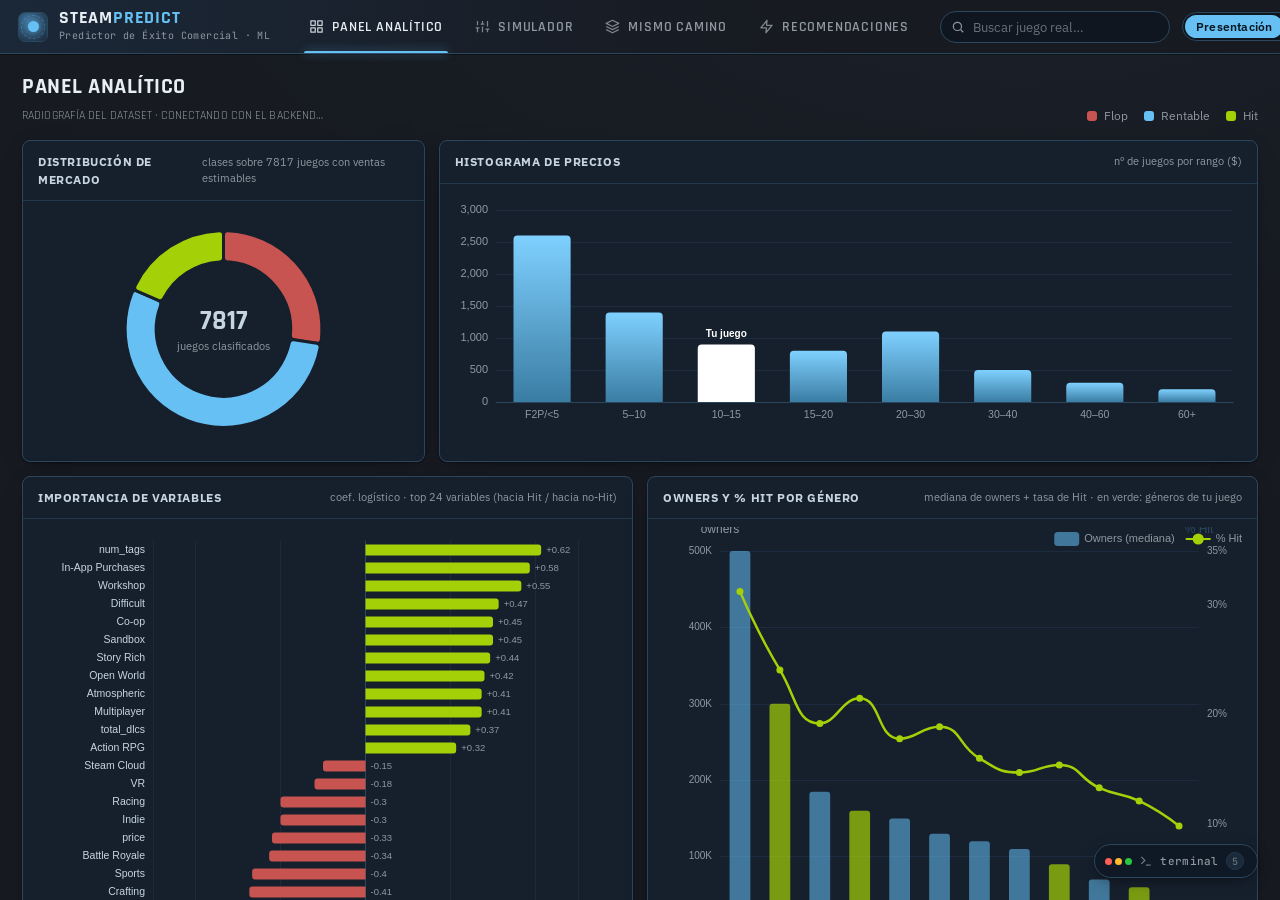
==== commit 2dbe993a: "v2: panel analitico reactivo a la simulacion + datos exactos - donut: total exacto del catalogo (32." ====
--- a/web/index.html
+++ b/web/index.html
@@ -1253,16 +1253,27 @@
     const btn=document.querySelector(`[data-mode="${m}"]`); if(btn) btn.click();
     termPrint(`<span class="ok">✓</span> modo ${m==='quick'?'Quick':'Presentación'}`);
   },
-  find(...a){
+  async find(...a){
     const q=a.join(' ').toLowerCase(); if(!q){ termPrint('uso: find &lt;juego&gt;','warn'); return; }
+    // Busca en el backend (mismos juegos reales que el buscador del header); el
+    // catálogo local solo queda como respaldo si el backend está caído.
+    let juegos=null;
+    try{ juegos=(await API.get('/api/games?q='+encodeURIComponent(q))).juegos||[]; }catch(e){}
+    if(juegos){
+      if(!juegos.length){ termPrint(`sin coincidencias para <b>${q}</b>`,'warn'); return; }
+      const g=juegos[0];
+      termPrint(`<span class="ok">✓</span> cargando <b>${g.name}</b> · ${g.clase} · ${ownersFmt(g.owners)} owners (real)`);
+      if(juegos.length>1) termPrint(`(${juegos.length-1} más: ${juegos.slice(1,4).map(h=>h.name).join(', ')})`,'dim');
+      await loadRealGame(g.appid, g.name);
+      return;
+    }
     const hits=CATALOG.filter(gm=>gm.name.toLowerCase().includes(q)||gm.developer.toLowerCase().includes(q));
     if(!hits.length){ termPrint(`sin coincidencias para <b>${q}</b>`,'warn'); return; }
     const gm=hits[0];
     state.numeric.price=Math.min(gm.price,MOCK_CONFIG.numeric.price.max);
     buildInputs(); doRecompute();
     if(activeView!=='sim') showView('sim');
-    termPrint(`<span class="ok">✓</span> cargado <b>${gm.name}</b> ($${gm.price}) · ${gm.clase} · ${ownersFmt(gm.owners)} owners`);
-    if(hits.length>1) termPrint(`(${hits.length-1} más: ${hits.slice(1,4).map(h=>h.name).join(', ')})`,'dim');
+    termPrint(`<span class="ok">✓</span> cargado <b>${gm.name}</b> ($${gm.price}) · ${gm.clase} · ${ownersFmt(gm.owners)} owners <span class="dim">(catálogo local)</span>`);
   },
   buscar(...a){ COMMANDS.find(...a); },
   metrics(){
@@ -1613,10 +1624,17 @@
   //   const marketData = counts.map(c => ({clase:c.clase, n:c.n}));
   // y `marketTotal` por la suma real (counts.reduce((s,c)=>s+c.n,0)).
   const marketData = MOCK_STATS.market;
-  const marketTotal = marketData.reduce((s,m)=>s+m.n,0);
+  const classTotal = marketData.reduce((s,m)=>s+m.n,0);
+  // El donut cuenta TODO el catálogo recolectado: las 3 clases comerciales (juegos con
+  // ventas estimables) + el resto sin datos de ventas (gris). Así el total coincide con N.
+  const plDon = MOCK_STATS.pipeline||{};
+  const nSinDatos = Math.max(0,(plDon.n_catalogo||classTotal)-classTotal);
+  const donutData = marketData.map(m=>({name:m.clase,value:m.n,itemStyle:{color:CLASS_COLOR[m.clase]}}));
+  if(nSinDatos>0) donutData.push({name:'Sin datos de ventas',value:nSinDatos,itemStyle:{color:'rgba(90,108,128,.45)'}});
+  const marketTotal = classTotal + nSinDatos;
   // hints dinámicos: reflejan los conteos reales que llegaron del backend
   const setHint=(id,t)=>{const el=document.getElementById(id); if(el)el.textContent=t;};
-  setHint('hint_anMarket',`clases sobre ${nf(marketTotal)} juegos con ventas estimables`);
+  setHint('hint_anMarket',nSinDatos>0?`${nf(classTotal)} con ventas estimables · ${nf(nSinDatos)} sin datos`:`clases sobre ${nf(classTotal)} juegos con ventas estimables`);
   setHint('hint_anScatter',`${nf(MOCK_STATS.scatter.length)} juegos (muestra) · escala log`);
   getChart('anMarket').setOption({tooltip:Object.assign({trigger:'item',formatter:p=>`${p.name}<br><b>${nf(p.value)}</b> juegos · ${p.percent}%`},TT),
     animationDuration:1100, animationEasing:'elasticOut', animationDelay:i=>i*120,
@@ -1629,7 +1647,7 @@
         style:{text:nf(marketTotal),fill:COL.text,fontSize:27,fontWeight:'bold',
           fontFamily:'Rajdhani',textAlign:'center',textVerticalAlign:'middle'}},
       {type:'text',left:'center',top:'55%',z:10,
-        style:{text:'juegos clasificados',fill:COL.muted,fontSize:10.5,
+        style:{text:nSinDatos>0?'juegos recolectados':'juegos clasificados',fill:COL.muted,fontSize:10.5,
           fontFamily:'IBM Plex Sans',textAlign:'center',textVerticalAlign:'middle'}}
     ]},
     series:[{type:'pie',radius:['56%','82%'],center:['50%','50%'],avoidLabelOverlap:false,
@@ -1637,22 +1655,30 @@
       label:{show:false}, labelLine:{show:false},
       emphasis:{scale:true,scaleSize:7,label:{show:false},
         itemStyle:{shadowBlur:16,shadowColor:'rgba(0,0,0,.5)'}},
-      data:marketData.map(m=>({name:m.clase,value:m.n,itemStyle:{color:CLASS_COLOR[m.clase]}}))}]});
-  // price hist
-  getChart('anPrice').setOption({grid:{top:18,left:46,right:14,bottom:30},tooltip:Object.assign({trigger:'axis',axisPointer:{type:'shadow'}},TT),
+      data:donutData}]});
+  // price hist — resalta en blanco el rango donde cae el precio del juego simulado
+  const PRICE_BINS=[0,5,10,15,20,30,40,60,Infinity];
+  const uPrice=state.numeric.price||0;
+  let uBin=PRICE_BINS.findIndex((b,i)=>i<PRICE_BINS.length-1&&uPrice>=b&&uPrice<PRICE_BINS[i+1]); if(uBin<0)uBin=PRICE_BINS.length-2;
+  getChart('anPrice').setOption({grid:{top:18,left:46,right:14,bottom:30},tooltip:Object.assign({trigger:'axis',axisPointer:{type:'shadow'},
+      formatter:ps=>{const p=ps[0];return `${p.name}: <b>${nf(p.value)}</b> juegos${p.dataIndex===uBin?' · <b>← tu juego ($'+uPrice+')</b>':''}`;}},TT),
     xAxis:Object.assign({type:'category',data:MOCK_STATS.price_hist.labels},axBase,{axisLabel:{color:COL.muted,fontSize:10.5}}),
     yAxis:Object.assign({type:'value'},axBase),
-    series:[{type:'bar',data:MOCK_STATS.price_hist.counts,barWidth:'62%',...stagger(55),
+    series:[{type:'bar',data:MOCK_STATS.price_hist.counts.map((v,i)=>i===uBin?{value:v,itemStyle:{color:'#fff',borderRadius:[4,4,0,0]},
+        label:{show:true,position:'top',formatter:'Tu juego',color:'#fff',fontSize:10,fontWeight:'bold'}}:v),barWidth:'62%',...stagger(55),
       itemStyle:{borderRadius:[4,4,0,0],color:new echarts.graphic.LinearGradient(0,0,0,1,[{offset:0,color:'#7fd0ff'},{offset:1,color:'#3a7da3'}])},
       emphasis:{itemStyle:{color:COL.accent}}}]});
-  // owners by genre (sorted desc)
+  // owners by genre (sorted desc) — los géneros activos en tu configuración se pintan en verde
   const g=[...MOCK_STATS.owners_by_genre].sort((a,b)=>b.owners_mediana-a.owners_mediana);
+  const myGenres=new Set((MOCK_CONFIG.groups.genre||[]).filter(it=>state.flags[it.col]).map(it=>it.label.toLowerCase()));
+  setHint('hint_anGenre','mediana de owners + tasa de Hit · en verde: géneros de tu juego');
   getChart('anGenre').setOption({grid:{top:24,left:62,right:48,bottom:64},tooltip:Object.assign({trigger:'axis',axisPointer:{type:'shadow'}},TT),
     legend:{data:['Owners (mediana)','% Hit'],textStyle:{color:COL.muted,fontSize:11},top:0,right:0},
-    xAxis:Object.assign({type:'category',data:g.map(x=>x.genero)},axBase,{axisLabel:{color:COL.muted,fontSize:10,rotate:38,interval:0}}),
+    xAxis:Object.assign({type:'category',data:g.map(x=>x.genero)},axBase,{axisLabel:{color:COL.muted,fontSize:10,rotate:38,interval:0,
+      formatter:v=>myGenres.has(v.toLowerCase())?`{mine|${v}}`:v,rich:{mine:{color:COL.hit,fontWeight:'bold',fontSize:10}}}}),
     yAxis:[Object.assign({type:'value',name:'owners',nameTextStyle:{color:COL.muted}},axBase,{axisLabel:{color:COL.muted,fontSize:10,formatter:v=>ownersFmt(v)}}),
            Object.assign({type:'value',name:'% Hit',position:'right',max:35},axBase,{splitLine:{show:false},axisLabel:{color:COL.muted,fontSize:10,formatter:'{value}%'}})],
-    series:[{name:'Owners (mediana)',type:'bar',data:g.map(x=>x.owners_mediana),barWidth:'52%',...stagger(45),
+    series:[{name:'Owners (mediana)',type:'bar',data:g.map(x=>myGenres.has(x.genero.toLowerCase())?{value:x.owners_mediana,itemStyle:{color:'rgba(164,208,7,.7)',borderRadius:[3,3,0,0]}}:x.owners_mediana),barWidth:'52%',...stagger(45),
         itemStyle:{borderRadius:[3,3,0,0],color:'rgba(102,192,244,.55)'},emphasis:{itemStyle:{color:COL.accent}}},
       {name:'% Hit',type:'line',yAxisIndex:1,data:g.map(x=>x.pct_hit),smooth:true,symbol:'circle',symbolSize:7,
         lineStyle:{color:COL.hit,width:2.5},itemStyle:{color:COL.hit}}]});
@@ -1666,16 +1692,20 @@
       label:{show:true,position:'right',color:COL.muted,fontSize:9.5,formatter:p=>(p.value>0?'+':'')+p.value,
         align:'left'}}]});
   // scatter — entrada con escala desde el centro
-  const sBy={Flop:[],Rentable:[],Hit:[]}; MOCK_STATS.scatter.forEach(([pr,ow,cl])=>sBy[cl].push([pr,ow]));
+  // scatter: cada punto lleva el nombre real del juego (4º elemento desde el backend)
+  const sBy={Flop:[],Rentable:[],Hit:[]}; MOCK_STATS.scatter.forEach(([pr,ow,cl,nm])=>sBy[cl].push([pr,ow,nm]));
   // "Tu juego": ubica el juego simulado (precio real vs owners estimados) sobre el mercado.
   // Sin cap de precio: si el usuario pone $200, el punto se ve lejos a la derecha (y abajo
   // en owners, porque la penalización por sobreprecio recorta el alcance).
   const userPrice = state.numeric.price||0;
   const userPt = (LAST && LAST.owners) ? [[userPrice, Math.max(LAST.owners,1)]] : [];
   const xMax = Math.max(70, Math.ceil(userPrice/10)*10);  // el eje se expande para encuadrar "Tu juego"
+  const tuDet = (LAST&&LAST.consenso)?` · ${LAST.consenso.clase} · P(Hit) ${Math.round((LAST.consenso.probs.Hit||0)*100)}%`:'';
   getChart('anScatter').setOption({grid:{top:18,left:54,right:18,bottom:34},
     animationDuration:900,animationEasing:'cubicOut',
-    tooltip:Object.assign({trigger:'item',formatter:p=>p.seriesName==='Tu juego'?`<b>Tu juego</b><br>$${p.value[0]} · ${ownersFmt(p.value[1])} owners est.`:`$${p.value[0]} · <b>${ownersFmt(p.value[1])}</b> owners`},TT),
+    tooltip:Object.assign({trigger:'item',formatter:p=>p.seriesName==='Tu juego'
+      ?`<b>Tu juego</b><br>$${p.value[0]} · ${ownersFmt(p.value[1])} owners est.${tuDet}`
+      :`${p.value[2]?'<b>'+p.value[2]+'</b><br>':''}$${p.value[0]} · <b>${ownersFmt(p.value[1])}</b> owners · ${p.seriesName}`},TT),
     legend:{data:[...CLASSES,'Tu juego'],textStyle:{color:COL.muted,fontSize:11},top:0,right:0},
     xAxis:Object.assign({type:'value',name:'precio ($)',nameTextStyle:{color:COL.muted},max:xMax},axBase),
     yAxis:Object.assign({type:'log',name:'owners',nameTextStyle:{color:COL.muted}},axBase,{axisLabel:{color:COL.muted,fontSize:10,formatter:v=>ownersFmt(v)}}),
@@ -1694,15 +1724,22 @@
     visualMap:{min:0,max:mx,show:false,inRange:{color:['#16202d','#1f4a63','#66c0f4']}},
     series:[{type:'heatmap',data,label:{show:true,color:'#08151f',fontWeight:'bold',fontSize:13,formatter:p=>nf(p.value[2])},
       itemStyle:{borderColor:COL.panel,borderWidth:3},emphasis:{itemStyle:{shadowBlur:8,shadowColor:'rgba(0,0,0,.5)'}}}]});
-  // hit by quarter
+  // hit by quarter — la línea es "% Rentable o Hit" (label>=1; antes estaba mal etiquetada
+  // como "% no-Rentable"). La barra del trimestre elegido en el simulador se pinta blanca.
   const q=MOCK_STATS.hit_by_quarter;
-  getChart('anQuarter').setOption({grid:{top:24,left:44,right:46,bottom:28},tooltip:Object.assign({trigger:'axis'},TT),
-    legend:{data:['% Hit','% no-Rentable'],textStyle:{color:COL.muted,fontSize:11},top:0,right:0},
+  const uQ=(state.cats.release_quarter||'').toUpperCase();
+  setHint('hint_anQuarter','estacionalidad de lanzamiento · barra blanca: tu trimestre');
+  getChart('anQuarter').setOption({grid:{top:24,left:44,right:46,bottom:28},
+    tooltip:Object.assign({trigger:'axis',formatter:ps=>{const x=q[ps[0].dataIndex];
+      return `<b>${x.q}</b>${x.q===uQ?' · tu trimestre':''} · ${x.n?nf(x.n)+' juegos':''}<br>% Hit: <b>${x.pct_hit}%</b><br>% Rentable o Hit: <b>${x.pct_exito??x.pct_norentable}%</b>`;}},TT),
+    legend:{data:['% Hit','% Rentable o Hit'],textStyle:{color:COL.muted,fontSize:11},top:0,right:0},
     xAxis:Object.assign({type:'category',data:q.map(x=>x.q)},axBase),
     yAxis:[Object.assign({type:'value',max:30,name:'% Hit',nameTextStyle:{color:COL.muted}},axBase,{axisLabel:{color:COL.muted,formatter:'{value}%'}}),
            Object.assign({type:'value',min:40,max:65,position:'right'},axBase,{splitLine:{show:false},axisLabel:{color:COL.muted,formatter:'{value}%'}})],
-    series:[{name:'% Hit',type:'bar',data:q.map(x=>x.pct_hit),barWidth:'38%',...stagger(90),itemStyle:{borderRadius:[4,4,0,0],color:COL.hit}},
-      {name:'% no-Rentable',type:'line',yAxisIndex:1,data:q.map(x=>x.pct_norentable),smooth:true,symbol:'circle',symbolSize:7,lineStyle:{color:COL.flop,width:2.5},itemStyle:{color:COL.flop}}]});
+    series:[{name:'% Hit',type:'bar',data:q.map(x=>x.q===uQ?{value:x.pct_hit,itemStyle:{color:'#fff',borderRadius:[4,4,0,0]},
+        label:{show:true,position:'top',formatter:'Tu juego',color:'#fff',fontSize:10,fontWeight:'bold'}}:x.pct_hit),
+        barWidth:'38%',...stagger(90),itemStyle:{borderRadius:[4,4,0,0],color:COL.hit}},
+      {name:'% Rentable o Hit',type:'line',yAxisIndex:1,data:q.map(x=>x.pct_exito??x.pct_norentable),smooth:true,symbol:'circle',symbolSize:7,lineStyle:{color:COL.flop,width:2.5},itemStyle:{color:COL.flop}}]});
 }
 
 /* ============================================================ VIEW: Comparar modelos */
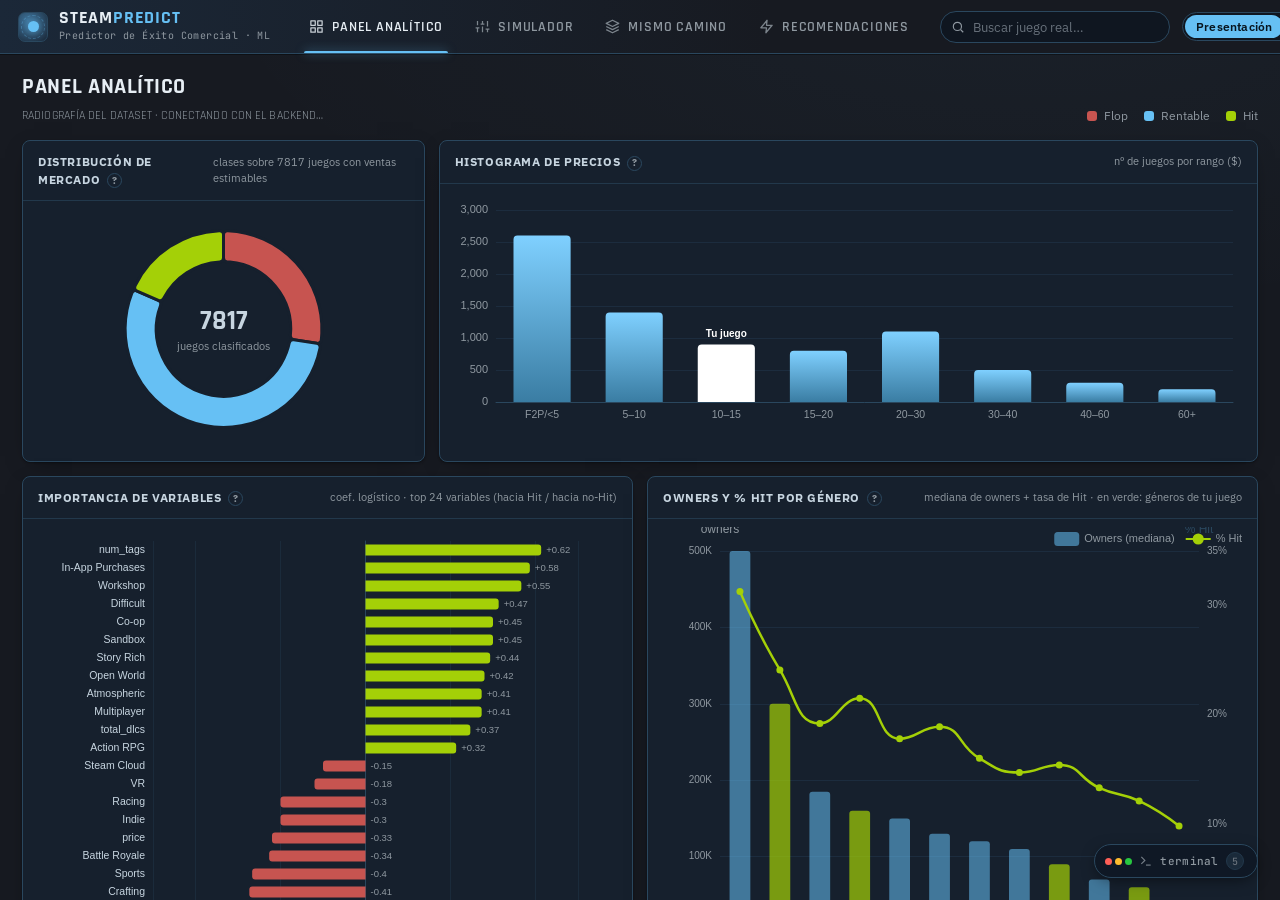
==== commit 0dc57c14: "v2: explicaciones '?' en cada grafica/tarjeta + docs actualizadas (deploy, precios, metricas) - web:" ====
--- a/web/index.html
+++ b/web/index.html
@@ -146,6 +146,18 @@
   padding:12px 15px;border-bottom:1px solid var(--border-soft)}
 .panel-h h3{font-size:12px;font-weight:700;letter-spacing:.6px;text-transform:uppercase;color:var(--text)}
 .panel-h .hint{font-size:10.5px;color:var(--muted)}
+/* ── icono "?" con explicación de cada gráfica/tarjeta (hover) ── */
+.qi{position:relative;display:inline-flex;align-items:center;justify-content:center;
+  width:15px;height:15px;border-radius:50%;border:1px solid var(--border);color:var(--muted);
+  font-size:10px;font-weight:700;cursor:help;margin-left:7px;flex:none;vertical-align:middle;line-height:1}
+.qi:hover{color:var(--accent);border-color:var(--accent)}
+.qi::after{content:attr(data-tip);position:absolute;top:calc(100% + 9px);left:-12px;z-index:80;width:300px;
+  background:#0d1622;border:1px solid var(--border);border-radius:8px;padding:10px 12px;
+  color:var(--text);font-size:11.5px;line-height:1.55;font-weight:400;text-transform:none;letter-spacing:0;
+  white-space:normal;text-align:left;box-shadow:0 12px 32px rgba(0,0,0,.55);
+  opacity:0;pointer-events:none;transform:translateY(-4px);transition:opacity .18s,transform .18s}
+.qi:hover::after{opacity:1;transform:none}
+.qi.qi-r::after{left:auto;right:-12px}
 .panel-b{padding:15px}
 
 /* grids */
@@ -585,11 +597,11 @@
           <div class="kpis" id="simKpis"></div>
           <div class="grid" style="grid-template-columns:1.3fr 1fr">
             <div class="panel">
-              <div class="panel-h"><h3>Probabilidad por clase</h3><span class="hint" id="probRefHint">consenso de modelos</span></div>
+              <div class="panel-h"><h3>Probabilidad por clase<span class="qi" data-tip="Promedio (consenso) de las probabilidades que asignan los 3 modelos a cada clase comercial. La clase con la barra más larga es la predicción final del simulador. Suman 100%.">?</span></h3><span class="hint" id="probRefHint">consenso de modelos</span></div>
               <div class="panel-b" id="probBars"></div>
             </div>
             <div class="panel">
-              <div class="panel-h"><h3>Incertidumbre</h3><span class="hint" id="uncRef"></span></div>
+              <div class="panel-h"><h3>Incertidumbre<span class="qi" data-tip="Qué tan confiable es esta predicción. Mide el margen entre las 2 clases más probables y si los 3 modelos están de acuerdo: margen chico o desacuerdo entre modelos = predicción frágil (incertidumbre alta). El gauge muestra la confianza resultante.">?</span></h3><span class="hint" id="uncRef"></span></div>
               <div class="panel-b"><div class="unc"><div class="unc-gauge" id="uncGauge"></div><div class="unc-meta" id="uncMeta"></div></div></div>
             </div>
           </div>
@@ -600,9 +612,9 @@
               <div class="legend" id="cmpLegend"></div>
             </div>
             <div class="grid" style="grid-template-columns:1.25fr 1fr">
-              <div class="panel"><div class="panel-h"><h3>Probabilidad · 3 modelos × 3 clases</h3><span class="hint">configuración actual</span></div>
+              <div class="panel"><div class="panel-h"><h3>Probabilidad · 3 modelos × 3 clases<span class="qi" data-tip="Cómo evalúa tu configuración cada uno de los 3 modelos por separado: Regresión Logística (lineal e interpretable), SVM-RBF (fronteras no lineales) y Red Neuronal MLP (el de mejor desempeño). Si los tres coinciden, la predicción es robusta; si divergen, el caso es ambiguo.">?</span></h3><span class="hint">configuración actual</span></div>
                 <div class="panel-b"><div class="chart" id="cmpBars" style="height:240px"></div></div></div>
-              <div class="panel"><div class="panel-h"><h3>Métricas de evaluación</h3><span class="hint" id="cmpFeat"></span></div>
+              <div class="panel"><div class="panel-h"><h3>Métricas de evaluación<span class="qi" data-tip="Desempeño real medido sobre el 20% de test (juegos que los modelos nunca vieron). AUC: capacidad de separar las clases (1 = perfecto, 0.5 = azar). F1: balance entre precisión y recall. Accuracy: % de aciertos. La estrella marca el mejor modelo (MLP).">?</span></h3><span class="hint" id="cmpFeat"></span></div>
                 <div class="panel-b" style="padding:0"><table class="tbl" id="metricsTbl"></table></div></div>
             </div>
           </div>
@@ -627,12 +639,12 @@
       </div>
       <div class="grid" style="grid-template-columns:1fr 1.4fr;align-items:start">
         <div style="display:flex;flex-direction:column;gap:14px">
-          <div class="panel"><div class="panel-h"><h3>P(Hit) · antes vs después</h3></div>
+          <div class="panel"><div class="panel-h"><h3>P(Hit) · antes vs después<span class="qi" data-tip="Probabilidad de Hit de tu configuración actual contra la que tendrías si aplicas el paquete de cambios recomendado completo.">?</span></h3></div>
             <div class="panel-b"><div class="rec-cmp" id="recCmp"></div></div></div>
-          <div class="panel"><div class="panel-h"><h3>Cambios individuales</h3><span class="hint">Δ aislado de cada ajuste</span></div>
+          <div class="panel"><div class="panel-h"><h3>Cambios individuales<span class="qi" data-tip="Efecto de cada ajuste por separado sobre P(Hit), sin combinarlo con los demás. Solo se proponen cambios accionables (tags, categorías, precio) — nunca cambiar de género o estudio.">?</span></h3><span class="hint">Δ aislado de cada ajuste</span></div>
             <div class="panel-b" id="recIndiv"></div></div>
         </div>
-        <div class="panel"><div class="panel-h"><h3>Mejor paquete de cambios</h3><span class="hint">aplicados de forma acumulada</span></div>
+        <div class="panel"><div class="panel-h"><h3>Mejor paquete de cambios<span class="qi" data-tip="Búsqueda voraz: en cada paso se aplica el cambio que más sube P(Hit) dado lo ya aplicado, hasta 3 pasos. La curva muestra el efecto acumulado paso a paso. Los efectos NO son la suma de los individuales: hay interacciones entre features.">?</span></h3><span class="hint">aplicados de forma acumulada</span></div>
           <div class="panel-b"><div class="steplist" id="recPackage"></div>
             <div class="chart sm" id="recChart" style="margin-top:14px"></div></div></div>
       </div>
@@ -1494,7 +1506,7 @@
   if(tw && r.embudo){
     const e=r.embudo, seg=[['NoTraccion','Sin tracción','#46525f'],['Flop','Flop','#c75450'],['Rentable','Rentable','#66c0f4'],['Hit','Hit','#a4d007']];
     tw.innerHTML=`<div class="panel" style="margin-bottom:14px"><div class="panel-h">
-        <h3>Embudo comercial · 2 etapas</h3><span class="hint">Etapa 1: ¿logra tracción? × Etapa 2: clase | vende</span></div>
+        <h3>Embudo comercial · 2 etapas<span class="qi" data-tip="Dos modelos encadenados. Etapa 1: probabilidad de que el juego logre tracción comercial (que SteamSpy le estime ventas), entrenada con 17.565 juegos. Etapa 2: si vende, ¿es Flop, Rentable o Hit? Las 4 franjas suman 100%: sin tracción + Flop + Rentable + Hit.">?</span></h3><span class="hint">Etapa 1: ¿logra tracción? × Etapa 2: clase | vende</span></div>
       <div class="panel-b"><div style="display:flex;align-items:center;gap:24px;flex-wrap:wrap">
         <div style="text-align:center;flex:0 0 auto">
           <div style="font-family:var(--display);font-size:32px;font-weight:700;color:var(--accent);line-height:1">${pct(r.traccion)}%</div>
@@ -1509,16 +1521,16 @@
   // KPIs con stagger
   const tier=cons.clase, tc={Flop:'flop',Rentable:'rent',Hit:'hit'}[tier];
   $('#simKpis').innerHTML=`
-    <div class="kpi k-${tc}" style="--i:0"><div class="kpi-label">Clasificación</div>
+    <div class="kpi k-${tc}" style="--i:0"><div class="kpi-label">Clasificación<span class="qi" data-tip="La clase comercial con mayor probabilidad según el consenso (promedio) de los 3 modelos: Flop (<200k owners), Rentable (200k–1M) o Hit (≥1M).">?</span></div>
       <div class="kpi-val sm" style="color:${CLASS_COLOR[tier]}">${tier}</div>
       <span class="kpi-tag tag-${tc}">consenso · 3 modelos</span></div>
-    <div class="kpi k-rent" style="--i:1"><div class="kpi-label">Prob. de no-Flop</div>
+    <div class="kpi k-rent" style="--i:1"><div class="kpi-label">Prob. de no-Flop<span class="qi" data-tip="P(Rentable) + P(Hit): probabilidad de que el juego al menos recupere la inversión. Es la métrica de riesgo más útil para decidir si lanzar.">?</span></div>
       <div class="kpi-val"><span id="kNoflop">0</span><span style="font-size:18px;color:var(--muted)">%</span></div>
       <div class="kpi-sub">Rentable + Hit combinados</div></div>
-    <div class="kpi k-hit" style="--i:2"><div class="kpi-label">Owners estimados</div>
+    <div class="kpi k-hit" style="--i:2"><div class="kpi-label">Owners estimados<span class="qi" data-tip="Número de propietarios que estima una regresión independiente (Gradient Boosting). De aquí sale el punto 'Tu juego' en el scatter del panel analítico y la clase por umbrales ajustables.">?</span></div>
       <div class="kpi-val"><span id="kOwners">0</span></div>
       <div class="kpi-sub">umbral Hit ≥ 1.0M · Flop &lt; 200K</div></div>
-    <div class="kpi" style="--i:3"><div class="kpi-label">Ingreso bruto est.</div>
+    <div class="kpi" style="--i:3"><div class="kpi-label">Ingreso bruto est.<span class="qi qi-r" data-tip="Aproximación: owners estimados × precio × 70% (Steam retiene ~30%). No descuenta rebajas, impuestos ni precios regionales — es una cota optimista de referencia.">?</span></div>
       <div class="kpi-val">$<span id="kRev">0</span></div>
       <div class="kpi-sub">tras corte de Steam (30%)</div></div>`;
   animateNum($('#kNoflop'),pct(noFlop),v=>Math.round(v));
@@ -1589,20 +1601,27 @@
 /* ============================================================ VIEW: Panel analítico */
 let anBuilt=false;
 function buildAnGrid(){
-  // [id, título, gridColumn span, height px, hint]
+  // [id, título, gridColumn span, height px, hint, explicación (tooltip "?")]
   const defs=[
-    ['anMarket','Distribución de mercado','span 4',240,'clases del dataset'],
-    ['anPrice','Histograma de precios','span 8',240,'nº de juegos por rango ($)'],
-    ['anImp','Importancia de variables','span 6',470,'coef. logístico · top 24 variables (hacia Hit / hacia no-Hit)'],
-    ['anGenre','Owners y % Hit por género','span 6',470,'mediana de owners + tasa de Hit'],
-    ['anScatter','Precio vs Owners','span 7',300,'~480 juegos · escala log'],
-    ['anConf','Matriz de confusión','span 5',300,'modelo MLP · test set'],
-    ['anQuarter','% Hit por trimestre','span 12',200,'estacionalidad de lanzamiento']
+    ['anMarket','Distribución de mercado','span 4',240,'clases del dataset',
+      'Cómo se reparte el catálogo recolectado. Los juegos con ventas estimables se clasifican en Flop (<200k owners), Rentable (200k–1M) y Hit (≥1M); el segmento gris no tiene estimación de ventas de SteamSpy. Estas 3 clases son la variable objetivo que el modelo aprende a predecir.'],
+    ['anPrice','Histograma de precios','span 8',240,'nº de juegos por rango ($)',
+      'Cuántos juegos lanza el mercado en cada rango de precio: la gran mayoría sale por debajo de $10. La barra blanca marca el rango donde cae el precio de tu juego simulado — te dice contra cuánta competencia compites en ese segmento.'],
+    ['anImp','Importancia de variables','span 6',470,'coef. logístico · top 24 variables (hacia Hit / hacia no-Hit)',
+      'Coeficientes de la Regresión Logística hacia la clase Hit. Verde = características que AUMENTAN la probabilidad de Hit (p. ej. más tags, multiplayer); rojo = la REDUCEN. Es la evidencia de qué variables pesan más en la decisión del modelo, y la base del motor de recomendaciones.'],
+    ['anGenre','Owners y % Hit por género','span 6',470,'mediana de owners + tasa de Hit',
+      'Por género: la barra es la mediana de propietarios y la línea el % de juegos que llegan a Hit. Sirve para comparar nichos — un género con pocos lanzamientos pero % Hit alto está menos saturado. En verde, los géneros activos en tu configuración del simulador.'],
+    ['anScatter','Precio vs Owners','span 7',300,'muestra · escala log',
+      'Cada punto es un juego real del dataset: precio (X) contra propietarios (Y, escala logarítmica), coloreado por clase. Pasa el cursor para ver el nombre. El diamante blanco es TU juego simulado: muestra dónde quedaría parado frente al mercado real.'],
+    ['anConf','Matriz de confusión','span 5',300,'modelo MLP · test set',
+      'Aciertos y errores del mejor modelo (MLP) sobre el 20% de test que nunca vio en entrenamiento. Filas = clase real, columnas = predicción. La diagonal son aciertos; fuera de ella, confusiones (p. ej. Hits que el modelo predijo como Rentable: el error más común).'],
+    ['anQuarter','% Hit por trimestre','span 12',200,'estacionalidad de lanzamiento',
+      'Estacionalidad del lanzamiento: % de Hits (barras) y % de juegos que al menos recuperan inversión —Rentable o Hit— (línea) según el trimestre en que salieron. Q4 (fiestas) concentra la tasa de Hit más alta. La barra blanca es el trimestre elegido en tu simulación.']
   ];
   const grid=$('#anGrid'); grid.innerHTML='';
-  defs.forEach(([id,title,span,h,hint])=>{
+  defs.forEach(([id,title,span,h,hint,tip])=>{
     const card=document.createElement('div'); card.className='panel'; card.style.gridColumn=span;
-    card.innerHTML=`<div class="panel-h"><h3>${title}</h3><span class="hint" id="hint_${id}">${hint}</span></div>
+    card.innerHTML=`<div class="panel-h"><h3>${title}${tip?`<span class="qi" data-tip="${tip}">?</span>`:''}</h3><span class="hint" id="hint_${id}">${hint}</span></div>
       <div class="panel-b" style="padding:8px 10px 12px"><div id="${id}" style="width:100%;height:${h}px"></div></div>`;
     grid.appendChild(card);
   });
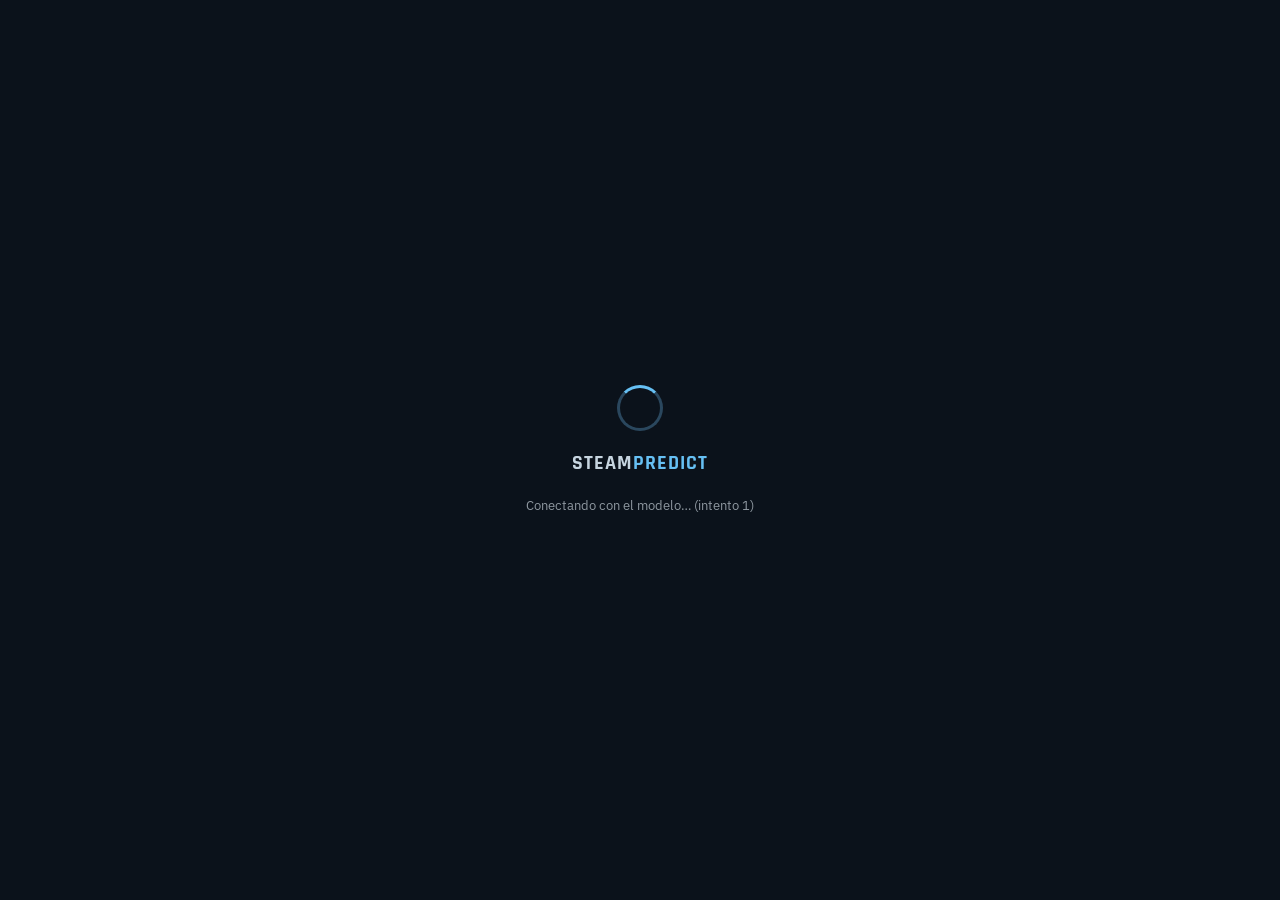
==== commit 4398529c: "v2: alcance pre-lanzamiento consolidado + overlay de carga (sin modo offline) - backend: eliminados " ====
--- a/web/index.html
+++ b/web/index.html
@@ -543,6 +543,14 @@
 </style>
 </head>
 <body class="pres">
+<!-- Overlay de arranque: bloquea la UI hasta que el backend responde con el modelo real.
+     Sin modo offline: si el backend no está, se reintenta (útil con el arranque frío de Render). -->
+<div id="boot" style="position:fixed;inset:0;z-index:999;background:#0b121b;display:flex;align-items:center;justify-content:center;flex-direction:column;gap:18px">
+  <div style="width:46px;height:46px;border-radius:50%;border:3px solid #2a475e;border-top-color:#66c0f4;animation:bootspin 0.9s linear infinite"></div>
+  <div style="font-family:'Rajdhani',sans-serif;font-size:20px;font-weight:700;letter-spacing:1px;color:#c7d5e0">STEAM<span style="color:#66c0f4">PREDICT</span></div>
+  <div id="bootMsg" style="font-size:13px;color:#8f98a0;max-width:340px;text-align:center;line-height:1.5">Conectando con el modelo…</div>
+  <style>@keyframes bootspin{to{transform:rotate(360deg)}}</style>
+</div>
 
 <div class="app">
   <!-- ======================= HEADER ======================= -->
@@ -1010,7 +1018,7 @@
 }
 /** apiPredict(state) → mismo shape que predict(): {modelos,consenso,owners,ingreso,incertidumbre,explicacion} */
 async function apiPredict(st){
-  const resp=await API.post('/api/predict',{features:stateToFeatures(st),mode:'pre'});
+  const resp=await API.post('/api/predict',{features:stateToFeatures(st)});
   const cons={};CLASSES.forEach(c=>cons[c]=(resp.modelos.lr.probs[c]+resp.modelos.svm.probs[c]+resp.modelos.mlp.probs[c])/3);
   const price=st.numeric.price||0, owners=resp.owners_estimados;
   const ingreso=Math.round(owners*(price<=0?0:price)*0.16*0.65);
@@ -1228,7 +1236,8 @@
   },
   ir(a){ COMMANDS.view(a); },
   predict(){
-    const r=LAST||predict(state), p=r.consenso.probs;
+    const r=LAST; if(!r){ termPrint('sin predicción todavía — espera a que cargue el modelo','warn'); return; }
+    const p=r.consenso.probs;
     termPrint(`clase: <b>${r.consenso.clase}</b>  ·  Flop <b>${pct(p.Flop)}%</b> · Rentable <b>${pct(p.Rentable)}%</b> · Hit <b>${pct(p.Hit)}%</b>`);
     termPrint(`owners est. <b>${ownersFmt(r.owners)}</b> · ingreso <b>$${nf(r.ingreso)}</b> · incertidumbre <span class="${r.incertidumbre.nivel==='baja'?'ok':'warn'}">${r.incertidumbre.nivel}</span>`,'dim');
   },
@@ -1267,25 +1276,15 @@
   },
   async find(...a){
     const q=a.join(' ').toLowerCase(); if(!q){ termPrint('uso: find &lt;juego&gt;','warn'); return; }
-    // Busca en el backend (mismos juegos reales que el buscador del header); el
-    // catálogo local solo queda como respaldo si el backend está caído.
-    let juegos=null;
-    try{ juegos=(await API.get('/api/games?q='+encodeURIComponent(q))).juegos||[]; }catch(e){}
-    if(juegos){
-      if(!juegos.length){ termPrint(`sin coincidencias para <b>${q}</b>`,'warn'); return; }
-      const g=juegos[0];
-      termPrint(`<span class="ok">✓</span> cargando <b>${g.name}</b> · ${g.clase} · ${ownersFmt(g.owners)} owners (real)`);
-      if(juegos.length>1) termPrint(`(${juegos.length-1} más: ${juegos.slice(1,4).map(h=>h.name).join(', ')})`,'dim');
-      await loadRealGame(g.appid, g.name);
-      return;
-    }
-    const hits=CATALOG.filter(gm=>gm.name.toLowerCase().includes(q)||gm.developer.toLowerCase().includes(q));
-    if(!hits.length){ termPrint(`sin coincidencias para <b>${q}</b>`,'warn'); return; }
-    const gm=hits[0];
-    state.numeric.price=Math.min(gm.price,MOCK_CONFIG.numeric.price.max);
-    buildInputs(); doRecompute();
-    if(activeView!=='sim') showView('sim');
-    termPrint(`<span class="ok">✓</span> cargado <b>${gm.name}</b> ($${gm.price}) · ${gm.clase} · ${ownersFmt(gm.owners)} owners <span class="dim">(catálogo local)</span>`);
+    // Busca en el backend (mismos juegos reales que el buscador del header).
+    let juegos;
+    try{ juegos=(await API.get('/api/games?q='+encodeURIComponent(q))).juegos||[]; }
+    catch(e){ termPrint('búsqueda no disponible — backend sin conexión','warn'); return; }
+    if(!juegos.length){ termPrint(`sin coincidencias para <b>${q}</b>`,'warn'); return; }
+    const g=juegos[0];
+    termPrint(`<span class="ok">✓</span> cargando <b>${g.name}</b> · ${g.clase} · ${ownersFmt(g.owners)} owners (real)`);
+    if(juegos.length>1) termPrint(`(${juegos.length-1} más: ${juegos.slice(1,4).map(h=>h.name).join(', ')})`,'dim');
+    await loadRealGame(g.appid, g.name);
   },
   buscar(...a){ COMMANDS.find(...a); },
   metrics(){
@@ -1294,15 +1293,19 @@
   },
   metricas(){ COMMANDS.metrics(); },
   models(){
-    const r=LAST||predict(state);
+    const r=LAST; if(!r){ termPrint('sin predicción todavía — espera a que cargue el modelo','warn'); return; }
     ['lr','svm','mlp'].forEach(k=>{ const p=r.modelos[k].probs;
       termPrint(`<b>${MODEL_LABEL[k]}</b> → ${r.modelos[k].clase}  <span class="dim">(F ${pct(p.Flop)} · R ${pct(p.Rentable)} · H ${pct(p.Hit)})</span>`); });
   },
   modelos(){ COMMANDS.models(); },
-  recommend(){
-    const R=recommend();
+  async recommend(){
+    let R;
+    try{
+      const resp=await API.post('/api/recommend',{features:stateToFeatures(state),K:3,model:'mlp'});
+      R={phit_antes:resp.phit_antes,phit_despues:resp.phit_despues,delta:resp.delta,cambios:resp.cambios};
+    }catch(e){ termPrint('recomendaciones no disponibles — backend sin conexión','warn'); return; }
     termPrint(`P(Hit) ${pct(R.phit_antes)}% → <b class="ok">${pct(R.phit_despues)}%</b> (+${pct(R.delta)} pts)`);
-    R.cambios.slice(1).forEach((c,i)=>termPrint(`  ${i+1}. ${c.desc}`,'dim'));
+    R.cambios.forEach((c,i)=>termPrint(`  ${i+1}. ${c.desc}`,'dim'));
   },
   recomendar(){ COMMANDS.recommend(); },
   echo(...a){ termPrint(a.join(' ').replace(/</g,'&lt;')||'&nbsp;'); },
@@ -1486,7 +1489,7 @@
 async function doRecompute(){
   let r;
   try{ r=await apiPredict(state); }
-  catch(e){ log('warn','backend no disponible — modelo local de respaldo'); r=predict(state); }
+  catch(e){ log('warn','backend no disponible — se mantiene la última predicción; reintenta en unos segundos'); return; }
   LAST=r;
   renderSimResults(r);
   if(activeView==='sim') renderCompare();
@@ -1768,7 +1771,7 @@
  * + tabla de métricas AUC/F1/Accuracy por modelo (MOCK_STATS.metrics ← /api/metrics).
  */
 function renderCompare(){
-  const r=LAST||predict(state); const models=['lr','svm','mlp'];
+  const r=LAST; if(!r) return; const models=['lr','svm','mlp'];
   $('#cmpLegend').innerHTML=CLASSES.map(c=>`<span class="it"><span class="sw" style="background:${CLASS_COLOR[c]}"></span>${c}</span>`).join('');
   $('#cmpFeat').textContent=MOCK_STATS.metrics._meta.features+' features';
   getChart('cmpBars').setOption({grid:{top:30,left:42,right:16,bottom:30},tooltip:Object.assign({trigger:'axis',axisPointer:{type:'shadow'},valueFormatter:v=>(v*100).toFixed(1)+'%'},TT),
@@ -1857,7 +1860,7 @@
     R={modelo:resp.modelo,phit_antes:resp.phit_antes,phit_despues:resp.phit_despues,delta:resp.delta,
        cambios:[{desc:'Configuración actual',phit:resp.phit_antes},...resp.cambios],
        cambios_individuales:resp.cambios_individuales};
-  }catch(e){ R=recommend(); }
+  }catch(e){ log('warn','recomendaciones no disponibles — backend sin conexión'); return; }
   $('#recModel').textContent=MODEL_LABEL[R.modelo]||R.modelo;
   $('#recCmp').innerHTML=`
     <div class="rec-big"><div class="n" style="color:var(--muted)">${pct(R.phit_antes)}%</div><div class="l">P(Hit) antes</div></div>
@@ -1947,22 +1950,35 @@
 (async function init(){
   buildInputs();
   log('sys','SteamPredict iniciado · conectando con el backend…');
-  try{
-    const s=await API.get('/api/stats');
-    MOCK_STATS.market=s.market; MOCK_STATS.price_hist=s.price_hist; MOCK_STATS.owners_by_genre=s.owners_by_genre;
-    MOCK_STATS.importance=s.lr_importance; MOCK_STATS.metrics=s.metrics; MOCK_STATS.confusion=s.confusion;
-    MOCK_STATS.scatter=s.scatter; MOCK_STATS.hit_by_quarter=s.hit_by_quarter; MOCK_STATS.n_total=s.n_total;
-    MOCK_STATS.pipeline=s.pipeline||{};
-    // N del header = catálogo completo recolectado; el subtítulo desglosa el embudo de datos
-    const pl=MOCK_STATS.pipeline, nCat=pl.n_catalogo||s.n_total, nMeta=pl.n_metadata, nTrain=pl.n_train||s.n_total;
-    const ngEl=document.getElementById('nGames'); if(ngEl) ngEl.textContent=nf(nCat);
-    const subEl=document.getElementById('anSub');
-    if(subEl) subEl.textContent=`Radiografía del dataset · ${nf(nCat)} juegos recolectados`+
-      (nMeta?` · ${nf(nMeta)} con metadata completa (embudo)`:'')+` · ${nf(nTrain)} con ventas estimables (entrenamiento).`;
-    log('ok',`backend conectado · catálogo ${nf(nCat)} → metadata ${nMeta?nf(nMeta):'?'} → entrenables ${nf(nTrain)} · ${s.metrics._meta.features} features`);
-  }catch(e){ log('warn','backend offline — datos de ejemplo (corre: python app/server.py)'); }
+  // Sin modo offline: la UI espera al backend real. Si no responde (p. ej. arranque frío
+  // de Render, ~30-60s), se reintenta cada 3s mostrando el progreso en el overlay #boot.
+  const bootMsg=document.getElementById('bootMsg');
+  for(let intento=1;;intento++){
+    try{
+      const s=await API.get('/api/stats');
+      MOCK_STATS.market=s.market; MOCK_STATS.price_hist=s.price_hist; MOCK_STATS.owners_by_genre=s.owners_by_genre;
+      MOCK_STATS.importance=s.lr_importance; MOCK_STATS.metrics=s.metrics; MOCK_STATS.confusion=s.confusion;
+      MOCK_STATS.scatter=s.scatter; MOCK_STATS.hit_by_quarter=s.hit_by_quarter; MOCK_STATS.n_total=s.n_total;
+      MOCK_STATS.pipeline=s.pipeline||{};
+      // N del header = catálogo completo recolectado; el subtítulo desglosa el embudo de datos
+      const pl=MOCK_STATS.pipeline, nCat=pl.n_catalogo||s.n_total, nMeta=pl.n_metadata, nTrain=pl.n_train||s.n_total;
+      const ngEl=document.getElementById('nGames'); if(ngEl) ngEl.textContent=nf(nCat);
+      const subEl=document.getElementById('anSub');
+      if(subEl) subEl.textContent=`Radiografía del dataset · ${nf(nCat)} juegos recolectados`+
+        (nMeta?` · ${nf(nMeta)} con metadata completa (embudo)`:'')+` · ${nf(nTrain)} con ventas estimables (entrenamiento).`;
+      log('ok',`backend conectado · catálogo ${nf(nCat)} → metadata ${nMeta?nf(nMeta):'?'} → entrenables ${nf(nTrain)} · ${s.metrics._meta.features} features`);
+      break;
+    }catch(e){
+      if(bootMsg) bootMsg.textContent=intento<3
+        ?`Conectando con el modelo… (intento ${intento})`
+        :`Despertando el servidor — el plan gratuito puede tardar ~1 minuto la primera vez (intento ${intento})…`;
+      await new Promise(r=>setTimeout(r,3000));
+    }
+  }
+  if(bootMsg) bootMsg.textContent='Cargando el modelo y la primera predicción…';
   await doRecompute();
   showView('an');
+  document.getElementById('boot')?.remove();
   setTimeout(()=>log('ok','panel analítico renderizado · 7 gráficos'),200);
 })();
 </script>
